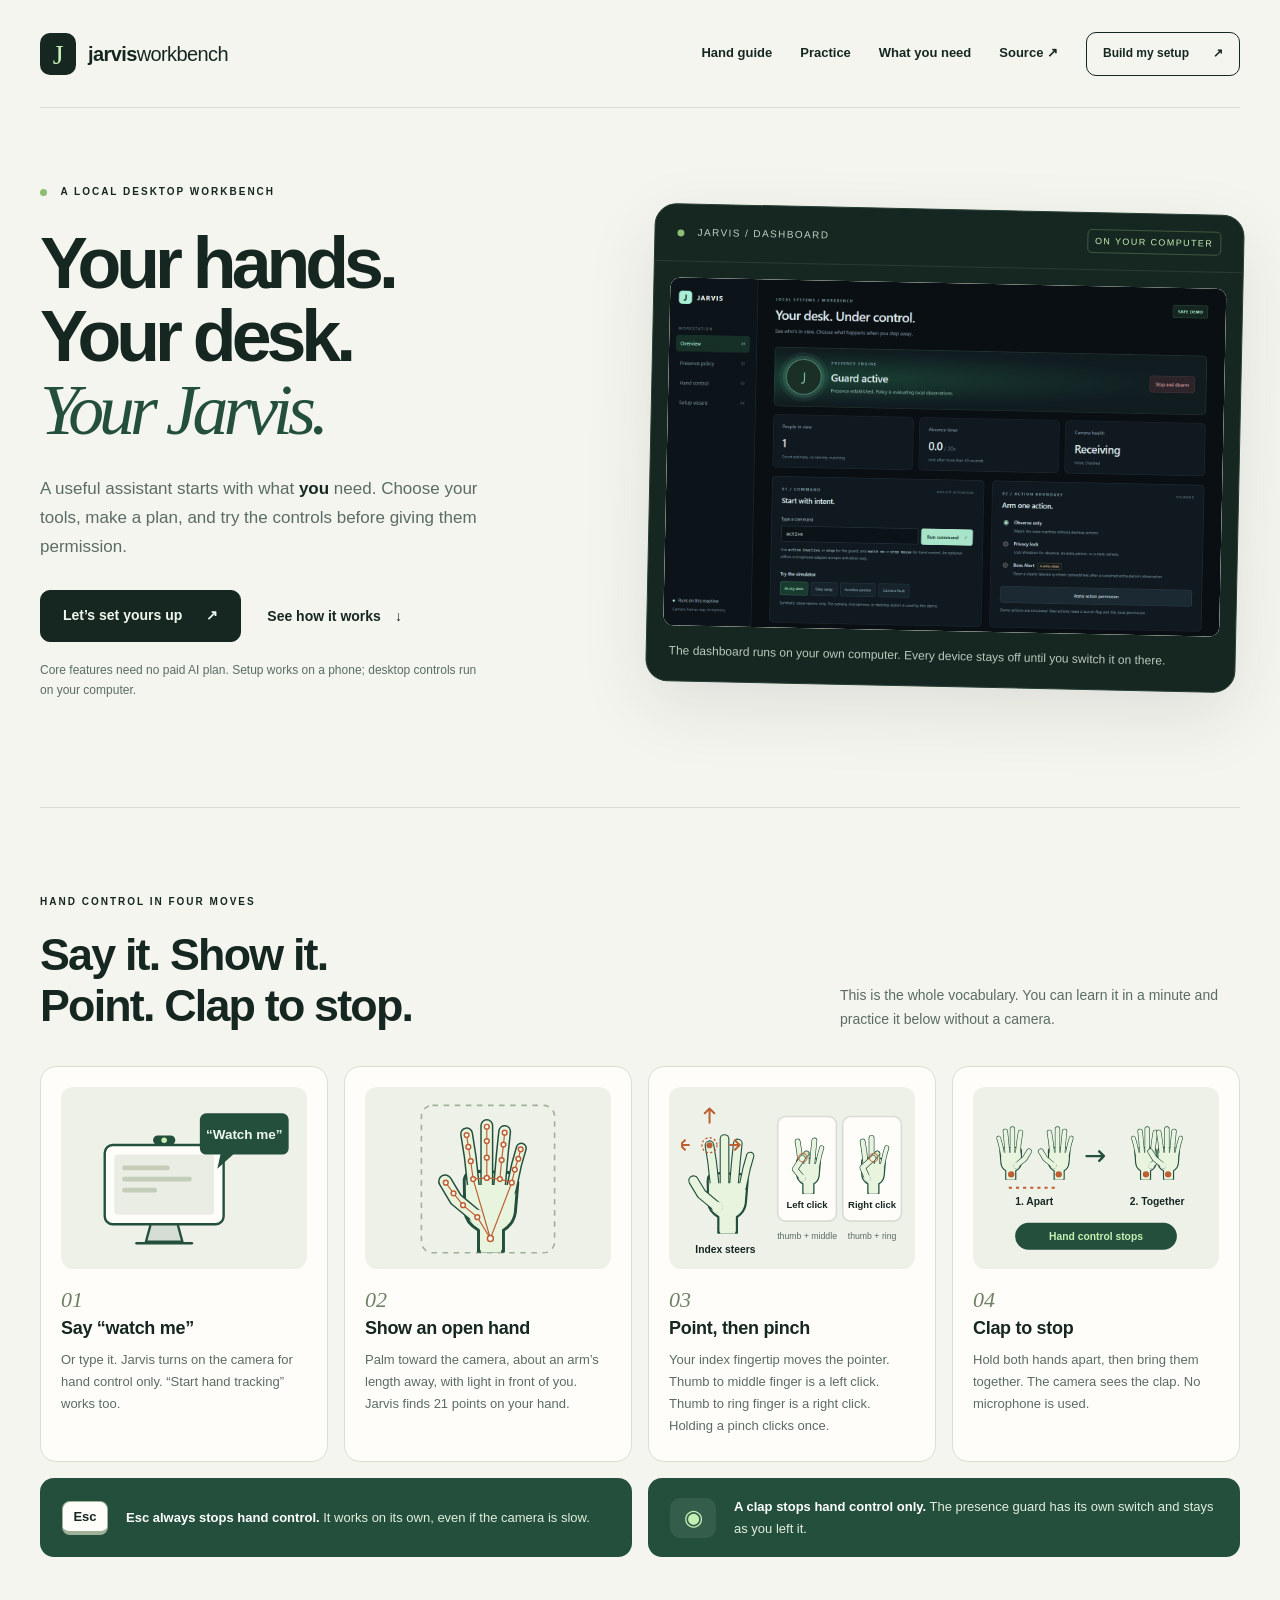
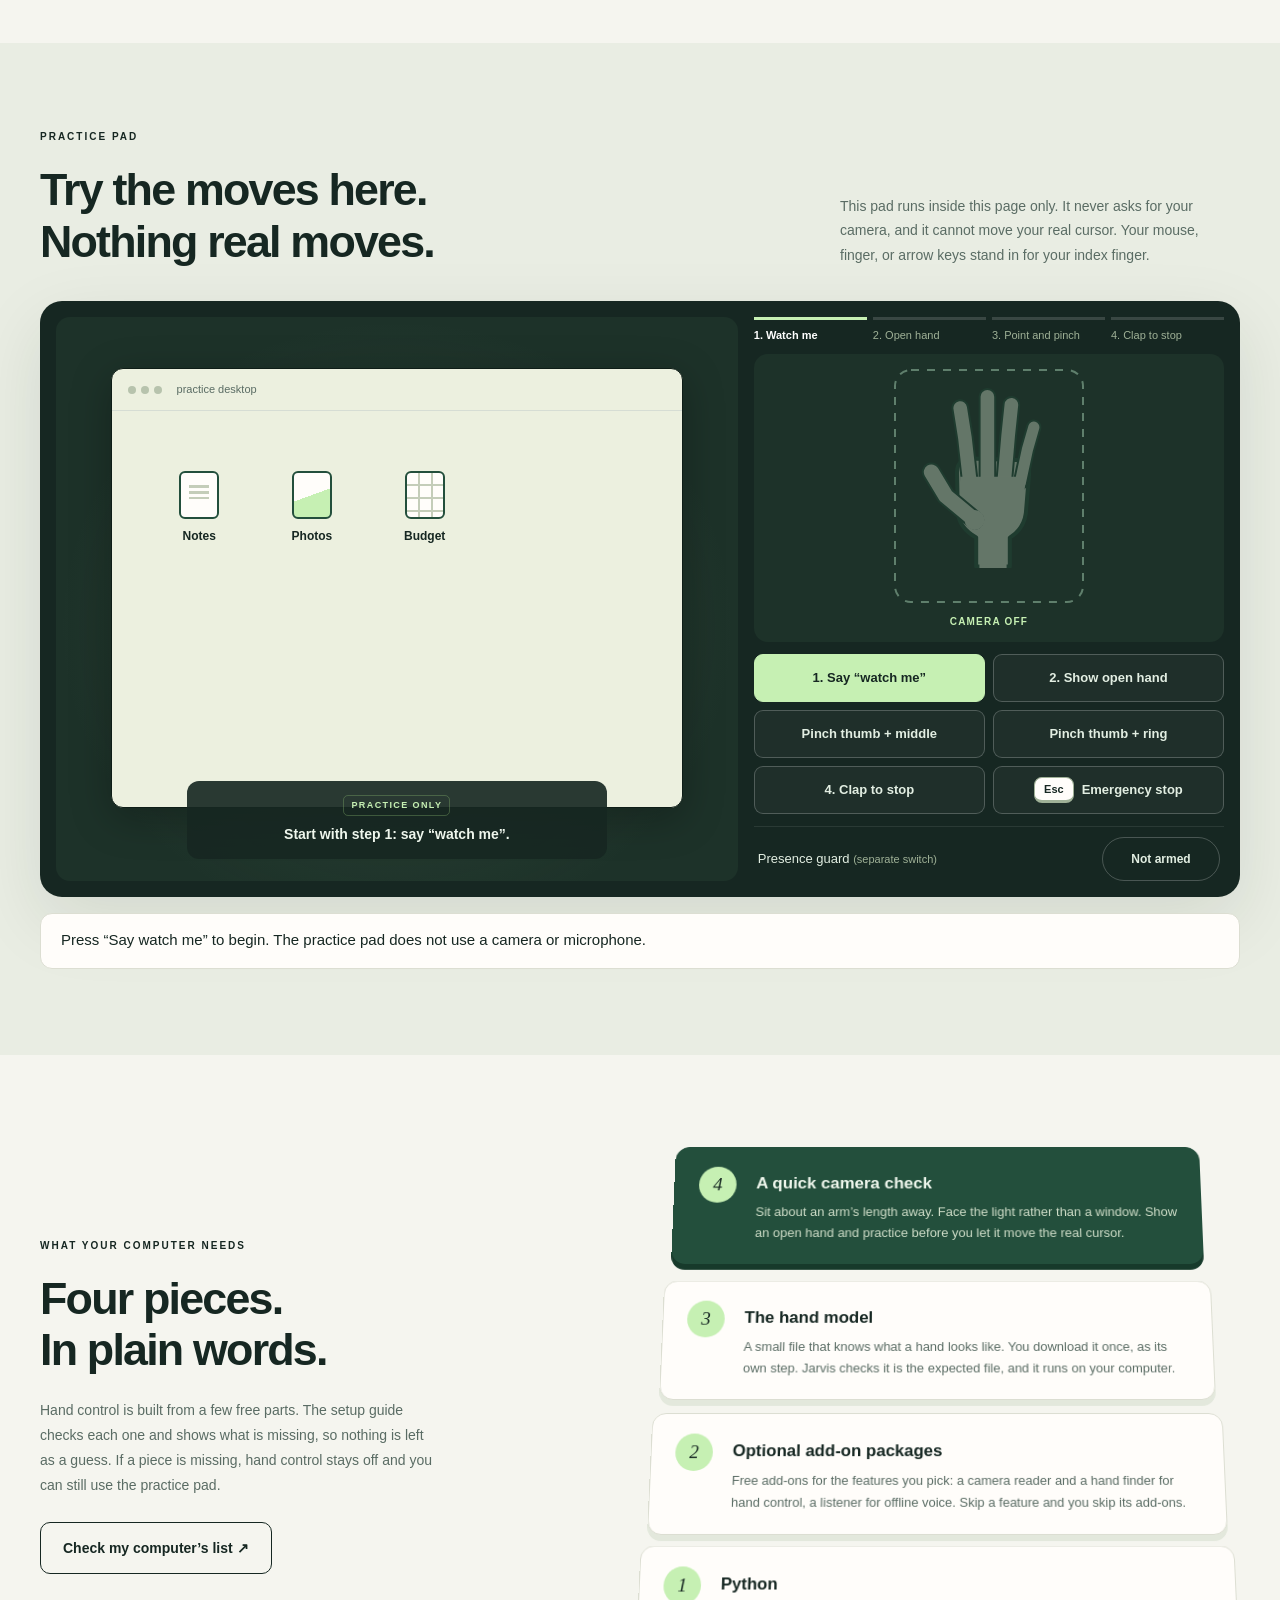
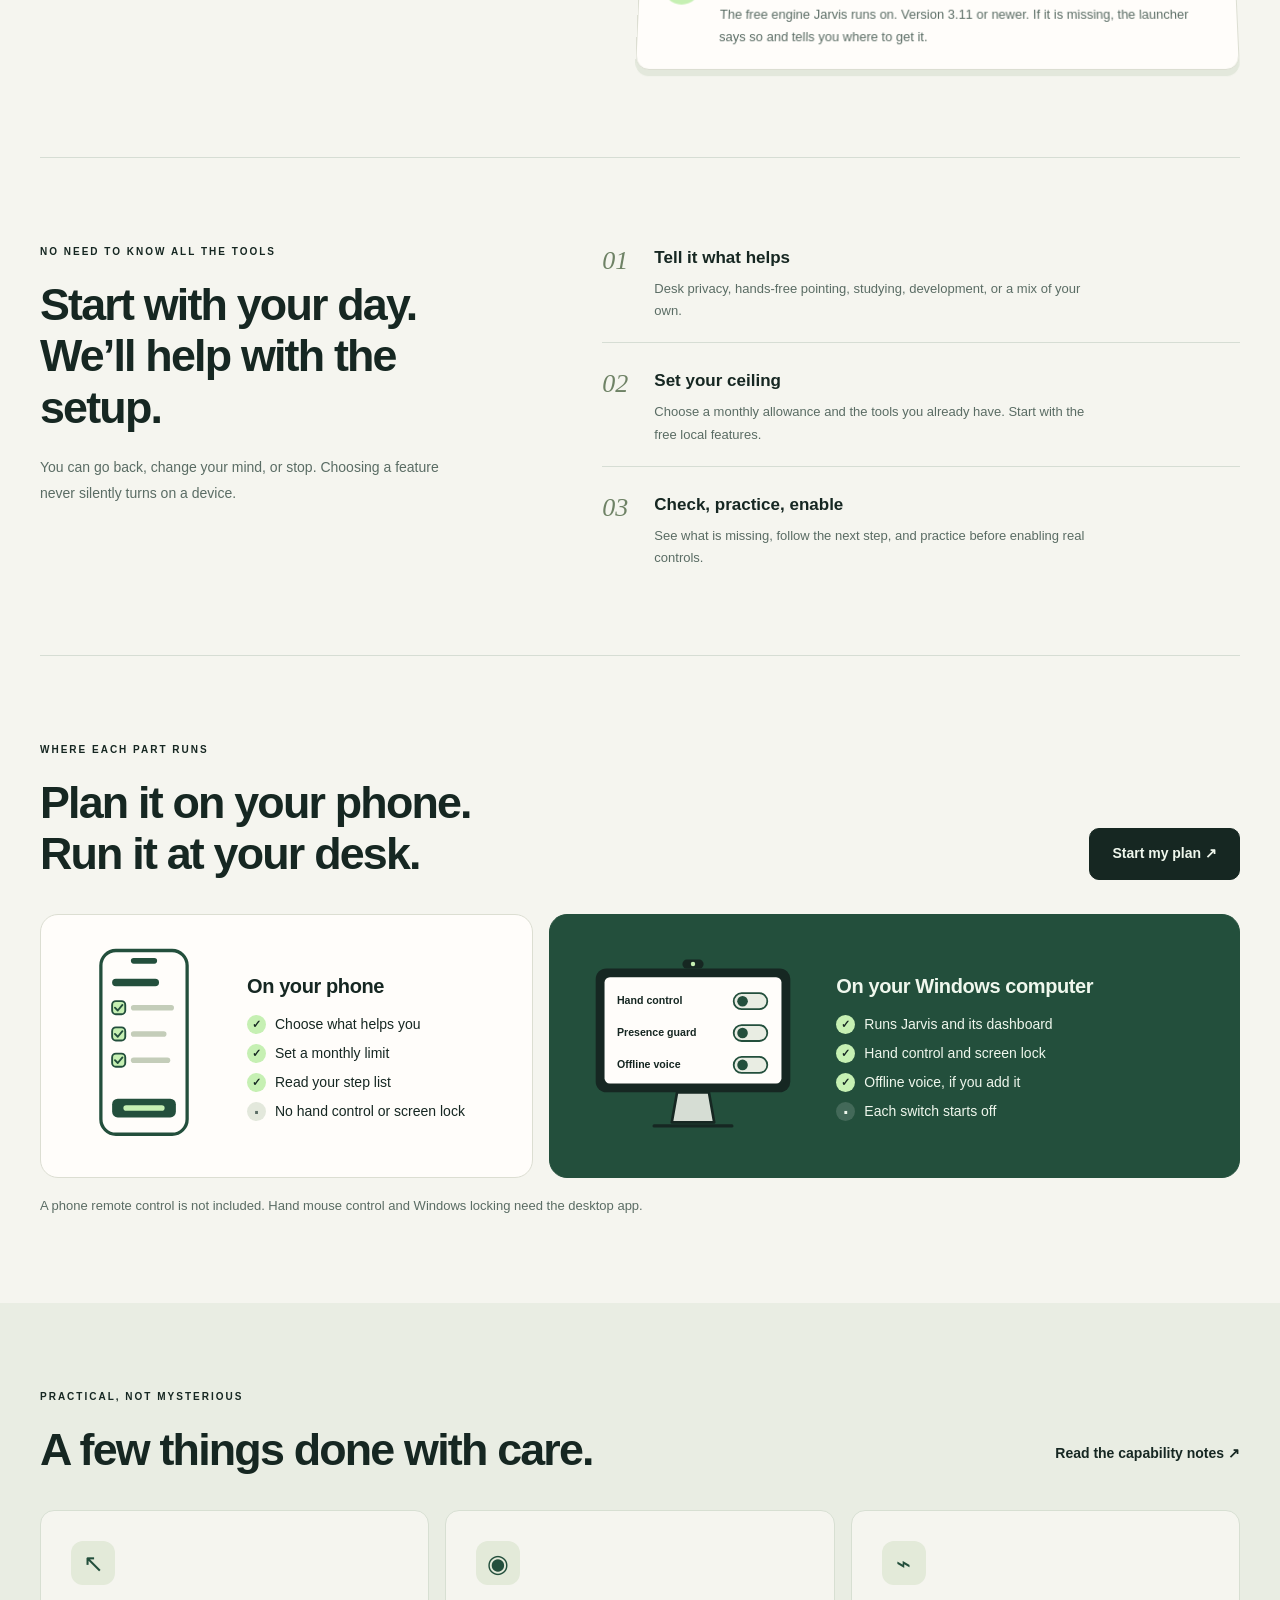
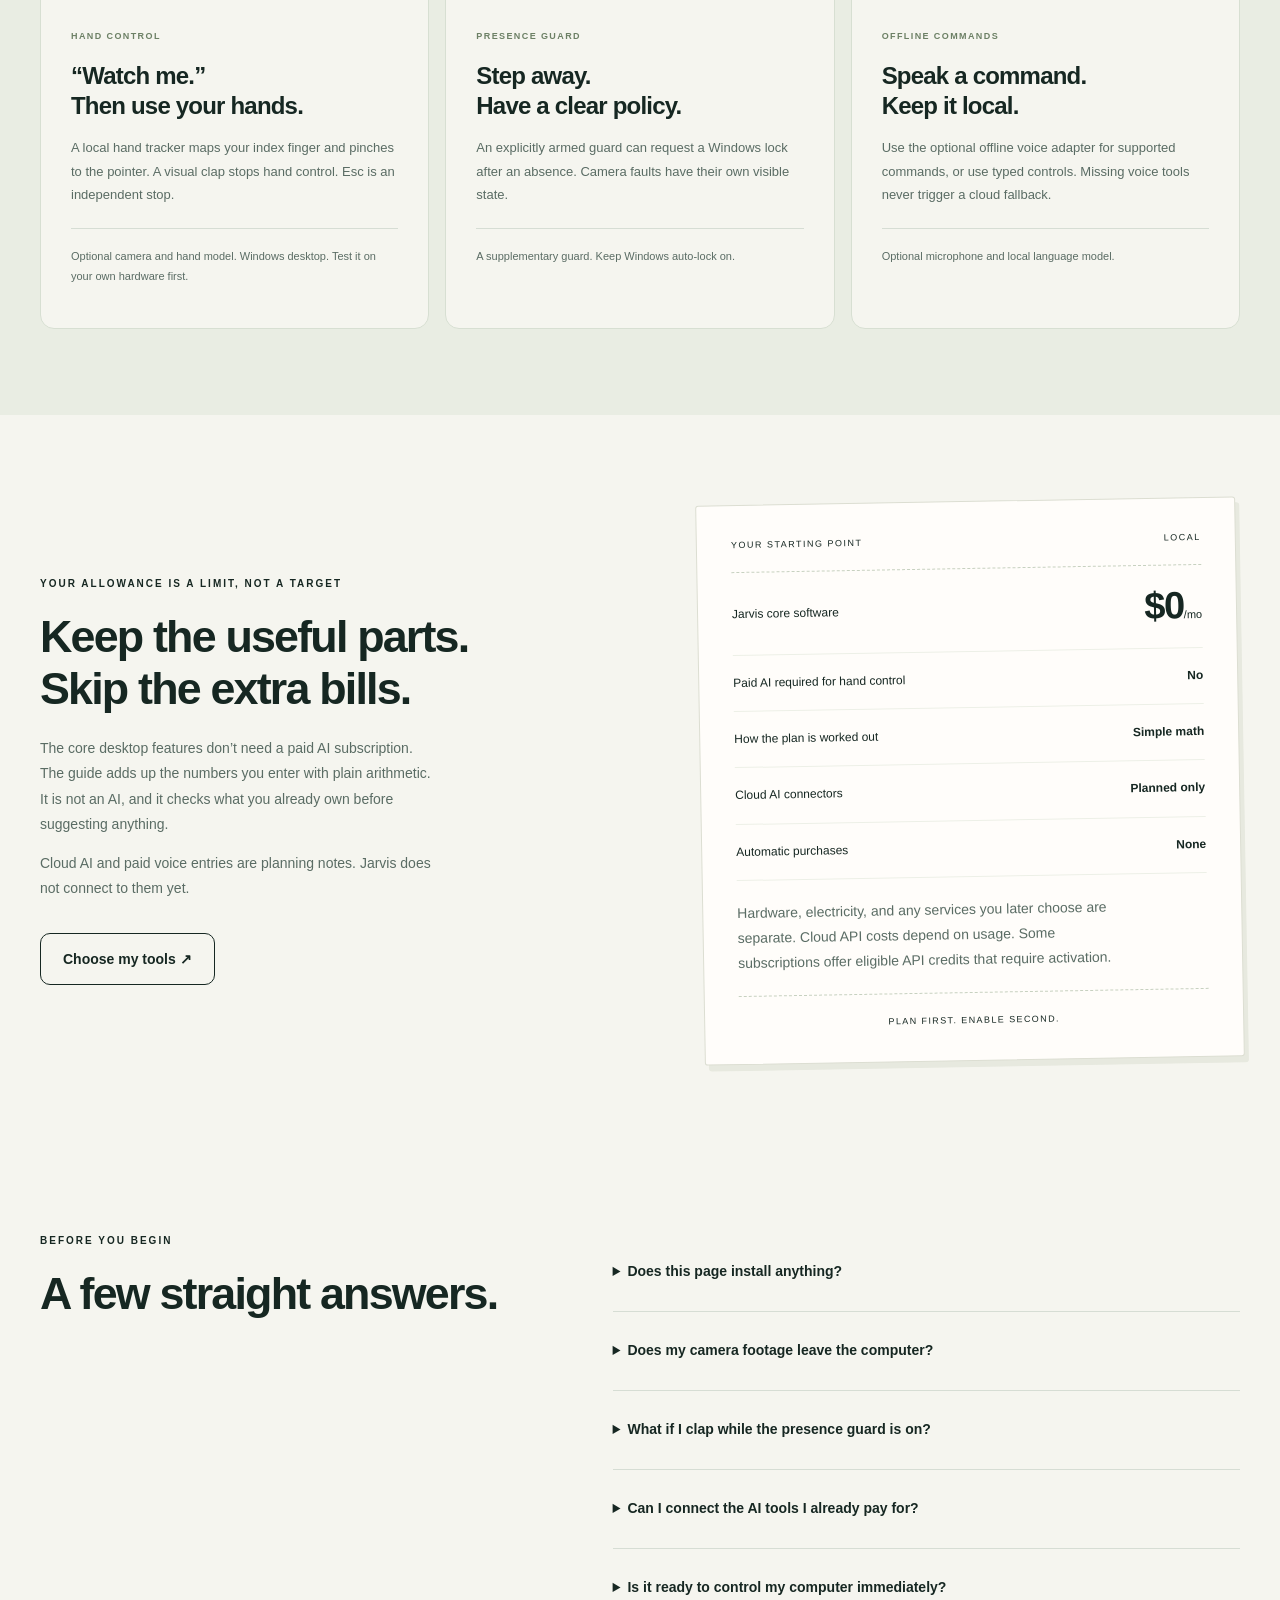
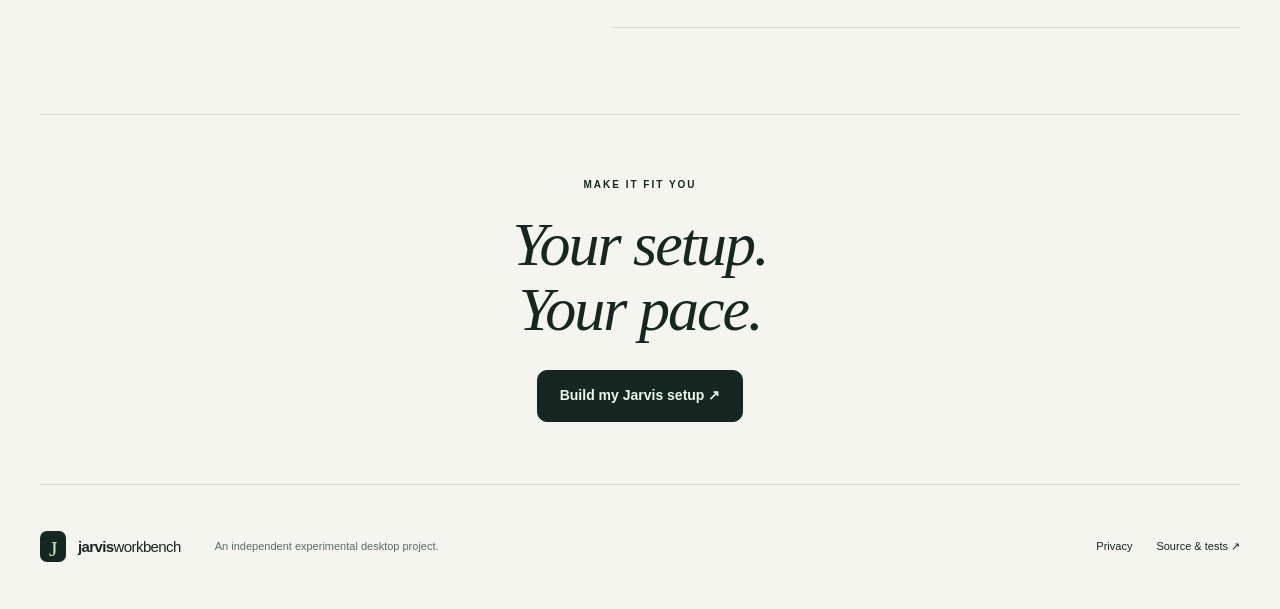
==== website/index.html @ 896bd78b "Add guided setup, local gesture controls and install checks" ====
<!doctype html>
<html lang="en">
<head>
  <meta charset="utf-8"><meta name="viewport" content="width=device-width,initial-scale=1">
  <meta name="description" content="Make a practical Jarvis setup around your computer, your uses, and your budget. See the four hand moves, practice them here, and add permissions deliberately.">
  <meta http-equiv="Content-Security-Policy" content="default-src 'self'; script-src 'self'; style-src 'self'; img-src 'self' data:; connect-src 'self'; object-src 'none'; base-uri 'none'; form-action 'self'">
  <title>Get Jarvis Workbench | Your hands. Your desk.</title>
  <link rel="icon" href="favicon.svg">
  <link rel="stylesheet" href="site.css"><script src="site.js" defer></script>
</head>
<body>
  <a class="skip" href="#main">Skip to content</a>
  <svg class="sprite" aria-hidden="true" focusable="false" xmlns="http://www.w3.org/2000/svg">
    <defs>
      <path id="g-palm" d="M60 120C60 108 68 103 78 103L134 105C145 106 151 113 150 124L146 172C144 186 136 196 126 202L126 238 84 238 84 202C70 194 62 184 61 170Z"/>
      <path id="g-cover" d="M64 126 146 126 142 172C140 184 134 192 122 198L122 240 88 240 88 198C74 191 66 182 65 170Z"/>
      <path id="g-index" d="M76 132 70 78 64 40" fill="none" stroke-linecap="round" stroke-linejoin="round"/>
      <path id="g-middle" d="M98 132 98 70 98 26" fill="none" stroke-linecap="round" stroke-linejoin="round"/>
      <path id="g-ring" d="M119 132 124 74 128 36" fill="none" stroke-linecap="round" stroke-linejoin="round"/>
      <path id="g-pinky" d="M139 134 148 92 156 64" fill="none" stroke-linecap="round" stroke-linejoin="round"/>
      <path id="g-thumb" d="M82 180 46 150 28 120" fill="none" stroke-linecap="round" stroke-linejoin="round"/>
      <path id="g-middle-base" d="M98 132 98 86" fill="none" stroke-linecap="round" stroke-linejoin="round"/>
      <path id="g-middle-tip" d="M98 86 84 100" fill="none" stroke-linecap="round" stroke-linejoin="round"/>
      <path id="g-thumb-middle" d="M82 180 54 146 82 104" fill="none" stroke-linecap="round" stroke-linejoin="round"/>
      <path id="g-ring-base" d="M119 132 120 86" fill="none" stroke-linecap="round" stroke-linejoin="round"/>
      <path id="g-ring-tip" d="M120 86 106 100" fill="none" stroke-linecap="round" stroke-linejoin="round"/>
      <path id="g-thumb-ring" d="M82 180 64 140 104 104" fill="none" stroke-linecap="round" stroke-linejoin="round"/>
    </defs>
    <symbol id="g-hand-open" viewBox="0 0 200 240">
      <use href="#g-palm" fill="#e9f4df" stroke="#234f3c" stroke-width="5" stroke-linejoin="round"/>
      <use href="#g-pinky" stroke="#234f3c" stroke-width="19"/><use href="#g-pinky" stroke="#e9f4df" stroke-width="14"/><use href="#g-ring" stroke="#234f3c" stroke-width="22"/><use href="#g-ring" stroke="#e9f4df" stroke-width="17"/><use href="#g-middle" stroke="#234f3c" stroke-width="22"/><use href="#g-middle" stroke="#e9f4df" stroke-width="17"/><use href="#g-index" stroke="#234f3c" stroke-width="22"/><use href="#g-index" stroke="#e9f4df" stroke-width="17"/>
      <use href="#g-cover" fill="#e9f4df"/>
      <use href="#g-thumb" stroke="#234f3c" stroke-width="24"/><use href="#g-thumb" stroke="#e9f4df" stroke-width="19"/><circle cx="82" cy="180" r="12.5" fill="#e9f4df"/>
    </symbol>
    <symbol id="g-hand-left-click" viewBox="0 0 200 240">
      <use href="#g-palm" fill="#e9f4df" stroke="#234f3c" stroke-width="5" stroke-linejoin="round"/>
      <use href="#g-pinky" stroke="#234f3c" stroke-width="19"/><use href="#g-pinky" stroke="#e9f4df" stroke-width="14"/><use href="#g-ring" stroke="#234f3c" stroke-width="22"/><use href="#g-ring" stroke="#e9f4df" stroke-width="17"/><use href="#g-index" stroke="#234f3c" stroke-width="22"/><use href="#g-index" stroke="#e9f4df" stroke-width="17"/><use href="#g-middle-base" stroke="#234f3c" stroke-width="22"/><use href="#g-middle-base" stroke="#e9f4df" stroke-width="17"/>
      <use href="#g-cover" fill="#e9f4df"/>
      <use href="#g-middle-tip" stroke="#234f3c" stroke-width="22"/><use href="#g-middle-tip" stroke="#d2e9c2" stroke-width="17"/>
      <use href="#g-thumb-middle" stroke="#234f3c" stroke-width="24"/><use href="#g-thumb-middle" stroke="#e9f4df" stroke-width="19"/><circle cx="82" cy="180" r="12.5" fill="#e9f4df"/>
      <circle cx="84" cy="102" r="16" fill="none" stroke="#bd5f32" stroke-width="4"/>
    </symbol>
    <symbol id="g-hand-right-click" viewBox="0 0 200 240">
      <use href="#g-palm" fill="#e9f4df" stroke="#234f3c" stroke-width="5" stroke-linejoin="round"/>
      <use href="#g-pinky" stroke="#234f3c" stroke-width="19"/><use href="#g-pinky" stroke="#e9f4df" stroke-width="14"/><use href="#g-middle" stroke="#234f3c" stroke-width="22"/><use href="#g-middle" stroke="#e9f4df" stroke-width="17"/><use href="#g-index" stroke="#234f3c" stroke-width="22"/><use href="#g-index" stroke="#e9f4df" stroke-width="17"/><use href="#g-ring-base" stroke="#234f3c" stroke-width="22"/><use href="#g-ring-base" stroke="#e9f4df" stroke-width="17"/>
      <use href="#g-cover" fill="#e9f4df"/>
      <use href="#g-ring-tip" stroke="#234f3c" stroke-width="22"/><use href="#g-ring-tip" stroke="#d2e9c2" stroke-width="17"/>
      <use href="#g-thumb-ring" stroke="#234f3c" stroke-width="24"/><use href="#g-thumb-ring" stroke="#e9f4df" stroke-width="19"/><circle cx="82" cy="180" r="12.5" fill="#e9f4df"/>
      <circle cx="106" cy="102" r="16" fill="none" stroke="#bd5f32" stroke-width="4"/>
    </symbol>
    <symbol id="g-index-mark" viewBox="0 0 200 240">
      <circle cx="64" cy="40" r="17" fill="none" stroke="#bd5f32" stroke-width="3" stroke-dasharray="5 5"/>
      <circle cx="64" cy="40" r="7" fill="#bd5f32"/>
    </symbol>
    <symbol id="g-landmarks" viewBox="0 0 200 240">
      <g fill="none" stroke="#bd5f32" stroke-width="2" stroke-linecap="round" stroke-linejoin="round">
        <path d="M104 216 82 180 58 160 42 140 29 122M104 216 75 116 71 86 67 62 64 42M98 114 98 80 98 52 98 28M120 116 123 84 126 58 128 38M104 216 140 122 145 100 151 82 155 66M75 116 98 114 120 116 140 122"/>
      </g>
      <g fill="#fffdfa" stroke="#bd5f32" stroke-width="2.5">
        <circle cx="104" cy="216" r="5"/><circle cx="82" cy="180" r="4"/><circle cx="58" cy="160" r="4"/><circle cx="42" cy="140" r="4"/><circle cx="29" cy="122" r="4"/>
        <circle cx="75" cy="116" r="4"/><circle cx="71" cy="86" r="4"/><circle cx="67" cy="62" r="4"/><circle cx="64" cy="42" r="4"/>
        <circle cx="98" cy="114" r="4"/><circle cx="98" cy="80" r="4"/><circle cx="98" cy="52" r="4"/><circle cx="98" cy="28" r="4"/>
        <circle cx="120" cy="116" r="4"/><circle cx="123" cy="84" r="4"/><circle cx="126" cy="58" r="4"/><circle cx="128" cy="38" r="4"/>
        <circle cx="140" cy="122" r="4"/><circle cx="145" cy="100" r="4"/><circle cx="151" cy="82" r="4"/><circle cx="155" cy="66" r="4"/>
      </g>
    </symbol>
  </svg>
  <header class="nav wrap"><a class="brand" href="index.html" aria-label="Jarvis Workbench home"><span class="brand-mark">J</span><span>jarvis<span class="brand-light">workbench</span></span></a><nav aria-label="Main"><a href="#hands">Hand guide</a><a href="#practice">Practice</a><a href="#needs">What you need</a><a href="https://github.com/Jgolding1998/jarvis-workbench" target="_blank" rel="noopener noreferrer">Source ↗</a><a class="button small" href="setup.html">Build my setup <span aria-hidden="true">↗</span></a></nav></header>
  <main id="main">
    <section class="hero wrap">
      <div class="hero-copy"><div class="eyebrow"><span class="live-dot"></span> A LOCAL DESKTOP WORKBENCH</div><h1>Your hands.<br>Your desk.<br><em>Your Jarvis.</em></h1><p class="lead">A useful assistant starts with what <strong>you</strong> need. Choose your tools, make a plan, and try the controls before giving them permission.</p><div class="hero-actions"><a class="button primary" href="setup.html">Let’s set yours up <span aria-hidden="true">↗</span></a><a class="text-link" href="#hands">See how it works <span aria-hidden="true">↓</span></a></div><p class="quiet">Core features need no paid AI plan. Setup works on a phone; desktop controls run on your computer.</p></div>
      <figure class="workbench shot" id="dashboard-shot"><div class="workbench-top"><span><span class="live-dot"></span> JARVIS / DASHBOARD</span><span class="chip">ON YOUR COMPUTER</span></div><div class="shot-frame"><img id="dashboard-img" src="dashboard-preview.png" width="1440" height="900" alt="Screenshot of the Jarvis dashboard running on a Windows computer." decoding="async"><div class="shot-missing" aria-hidden="true"><span class="brand-mark">J</span><span>Dashboard preview</span></div></div><figcaption>The dashboard runs on your own computer. Every device stays off until you switch it on there.</figcaption></figure>
    </section>

    <section class="hands section wrap" id="hands" aria-labelledby="hands-title">
      <div class="section-heading"><div><p class="eyebrow">HAND CONTROL IN FOUR MOVES</p><h2 id="hands-title">Say it. Show it.<br>Point. Clap to stop.</h2></div><p class="heading-note">This is the whole vocabulary. You can learn it in a minute and practice it below without a camera.</p></div>
      <ol class="gesture-steps">
        <li class="gesture-card">
          <figure>
            <svg viewBox="0 0 280 200" role="img" aria-labelledby="gs1-t gs1-d"><title id="gs1-t">Step 1: say watch me</title><desc id="gs1-d">A computer screen with a webcam on top. A speech bubble says watch me.</desc>
              <rect x="40" y="58" width="150" height="100" rx="10" fill="#fffdfa" stroke="#234f3c" stroke-width="3"/><rect x="52" y="70" width="126" height="76" rx="5" fill="#e9ede3"/><path d="M98 158h34l6 22h-46Z" fill="#d6ddd4" stroke="#234f3c" stroke-width="3" stroke-linejoin="round"/><path d="M80 182h70" stroke="#234f3c" stroke-width="3" stroke-linecap="round"/><rect x="101" y="46" width="28" height="12" rx="6" fill="#234f3c"/><circle cx="115" cy="52" r="3.5" fill="#c6f0b3"/>
              <rect x="62" y="84" width="60" height="6" rx="3" fill="#c4cdb9"/><rect x="62" y="98" width="88" height="6" rx="3" fill="#c4cdb9"/><rect x="62" y="112" width="44" height="6" rx="3" fill="#c4cdb9"/>
              <path d="M168 18h96a8 8 0 0 1 8 8v36a8 8 0 0 1-8 8h-62l-20 18 4-18h-18a8 8 0 0 1-8-8V26a8 8 0 0 1 8-8Z" fill="#234f3c"/><text x="216" y="50" text-anchor="middle" fill="#eff7ed" font-size="17" font-weight="700" font-family="Inter,Segoe UI,Arial,sans-serif">“Watch me”</text>
            </svg>
          </figure>
          <span class="step-no">01</span><h3>Say “watch me”</h3><p>Or type it. Jarvis turns on the camera for hand control only. “Start hand tracking” works too.</p>
        </li>
        <li class="gesture-card">
          <figure>
            <svg viewBox="0 0 280 200" role="img" aria-labelledby="gs2-t gs2-d"><title id="gs2-t">Step 2: show an open hand</title><desc id="gs2-d">An open hand with the palm facing the camera. Small dots mark the points the tracker finds on the wrist, palm, and each finger.</desc>
              <rect x="56" y="8" width="168" height="186" rx="14" fill="none" stroke="#9fb197" stroke-width="2" stroke-dasharray="7 7"/>
              <use href="#g-hand-open" x="65" y="14" width="150" height="180"/><use href="#g-landmarks" x="65" y="14" width="150" height="180"/>
            </svg>
          </figure>
          <span class="step-no">02</span><h3>Show an open hand</h3><p>Palm toward the camera, about an arm’s length away, with light in front of you. Jarvis finds 21 points on your hand.</p>
        </li>
        <li class="gesture-card">
          <figure>
            <svg viewBox="0 0 280 200" role="img" aria-labelledby="gs3-t gs3-d"><title id="gs3-t">Step 3: point to steer, pinch to click</title><desc id="gs3-d">Your index fingertip steers the pointer. Touching thumb to middle fingertip is a left click. Touching thumb to ring fingertip is a right click.</desc>
              <use href="#g-hand-open" x="0" y="36" width="112" height="134"/><use href="#g-index-mark" x="0" y="36" width="112" height="134"/>
              <g fill="none" stroke="#bd5f32" stroke-width="2.5" stroke-linecap="round" stroke-linejoin="round"><path d="M36 30V12M30 18l6-6 6 6M10 58H0M5 52l-6 6 6 6M62 58h12M68 52l6 6-6 6"/></g>
              <text x="56" y="194" text-anchor="middle" fill="#162722" font-size="13" font-weight="700" font-family="Inter,Segoe UI,Arial,sans-serif">Index steers</text>
              <rect x="122" y="22" width="74" height="132" rx="10" fill="#fffdfa" stroke="#d6ddd4" stroke-width="2"/><use href="#g-hand-left-click" x="126" y="40" width="66" height="80"/>
              <text x="159" y="138" text-anchor="middle" fill="#162722" font-size="12" font-weight="700" font-family="Inter,Segoe UI,Arial,sans-serif">Left click</text>
              <rect x="204" y="22" width="74" height="132" rx="10" fill="#fffdfa" stroke="#d6ddd4" stroke-width="2"/><use href="#g-hand-right-click" x="208" y="40" width="66" height="80"/>
              <text x="241" y="138" text-anchor="middle" fill="#162722" font-size="12" font-weight="700" font-family="Inter,Segoe UI,Arial,sans-serif">Right click</text>
              <text x="159" y="176" text-anchor="middle" fill="#5a6c64" font-size="11" font-family="Inter,Segoe UI,Arial,sans-serif">thumb + middle</text>
              <text x="241" y="176" text-anchor="middle" fill="#5a6c64" font-size="11" font-family="Inter,Segoe UI,Arial,sans-serif">thumb + ring</text>
            </svg>
          </figure>
          <span class="step-no">03</span><h3>Point, then pinch</h3><p>Your index fingertip moves the pointer. Thumb to middle finger is a left click. Thumb to ring finger is a right click. Holding a pinch clicks once.</p>
        </li>
        <li class="gesture-card">
          <figure>
            <svg viewBox="0 0 280 200" role="img" aria-labelledby="gs4-t gs4-d"><title id="gs4-t">Step 4: clap to stop</title><desc id="gs4-d">First two open hands are held apart. Then the hands come together until the wrists nearly touch. Hand control stops.</desc>
              <g transform="translate(64 30) scale(-1 1)"><use href="#g-hand-open" width="60" height="72"/></g><use href="#g-hand-open" x="62" y="30" width="60" height="72"/>
              <path d="M30 112h62" stroke="#bd5f32" stroke-width="2.5" stroke-dasharray="4 5"/><circle cx="33" cy="95" r="4" fill="#bd5f32"/><circle cx="93" cy="95" r="4" fill="#bd5f32"/>
              <text x="62" y="134" text-anchor="middle" fill="#162722" font-size="13" font-weight="700" font-family="Inter,Segoe UI,Arial,sans-serif">1. Apart</text>
              <path d="M128 72h22M144 66l6 6-6 6" fill="none" stroke="#234f3c" stroke-width="3" stroke-linecap="round" stroke-linejoin="round"/>
              <g transform="translate(234 30) scale(-1 1)"><use href="#g-hand-open" width="60" height="72"/></g><use href="#g-hand-open" x="200" y="30" width="60" height="72"/>
              <circle cx="203" cy="95" r="4" fill="#bd5f32"/><circle cx="231" cy="95" r="4" fill="#bd5f32"/>
              <text x="217" y="134" text-anchor="middle" fill="#162722" font-size="13" font-weight="700" font-family="Inter,Segoe UI,Arial,sans-serif">2. Together</text>
              <rect x="38" y="156" width="204" height="34" rx="17" fill="#234f3c"/><text x="140" y="178" text-anchor="middle" fill="#c6f0b3" font-size="13" font-weight="700" font-family="Inter,Segoe UI,Arial,sans-serif">Hand control stops</text>
            </svg>
          </figure>
          <span class="step-no">04</span><h3>Clap to stop</h3><p>Hold both hands apart, then bring them together. The camera sees the clap. No microphone is used.</p>
        </li>
      </ol>
      <div class="stop-strip">
        <div><kbd>Esc</kbd><p><strong>Esc always stops hand control.</strong> It works on its own, even if the camera is slow.</p></div>
        <div><span class="guard-icon" aria-hidden="true">◉</span><p><strong>A clap stops hand control only.</strong> The presence guard has its own switch and stays as you left it.</p></div>
      </div>
    </section>

    <section class="practice section" id="practice" aria-labelledby="practice-title">
      <div class="wrap">
        <div class="section-heading"><div><p class="eyebrow">PRACTICE PAD</p><h2 id="practice-title">Try the moves here.<br>Nothing real moves.</h2></div><p class="heading-note">This pad runs inside this page only. It never asks for your camera, and it cannot move your real cursor. Your mouse, finger, or arrow keys stand in for your index finger.</p></div>
        <div class="pad">
          <div class="pad-stage" id="pad-stage" tabindex="0" aria-label="Practice area. After the open hand step, drag inside here or use the arrow keys to steer the practice pointer." aria-describedby="pad-status">
            <div class="pad-window" aria-hidden="true">
              <div class="window-bar"><i></i><i></i><i></i><span>practice desktop</span></div>
              <div class="pad-targets"><div class="pad-target" data-target="Notes"><span class="t-icon t-note"></span>Notes</div><div class="pad-target" data-target="Photos"><span class="t-icon t-photo"></span>Photos</div><div class="pad-target" data-target="Budget"><span class="t-icon t-sheet"></span>Budget</div></div>
              <div class="pad-menu" id="pad-menu" hidden><span>Open</span><span>Rename</span><span>Properties</span></div>
            </div>
            <svg class="pad-pointer" id="pad-pointer" viewBox="0 0 30 38" aria-hidden="true"><path d="M3 2v29l8-8 7 13 6-3-7-13 11-1Z"/></svg>
            <div class="pad-overlay" id="pad-overlay"><span class="chip-light">PRACTICE ONLY</span><strong id="pad-overlay-text">Start with step 1: say “watch me”.</strong></div>
          </div>
          <div class="pad-side">
            <ol class="pad-progress" id="pad-progress" aria-label="Practice progress">
              <li data-step="1" aria-current="step">Watch me</li><li data-step="2">Open hand</li><li data-step="3">Point and pinch</li><li data-step="4">Clap to stop</li>
            </ol>
            <div class="pad-hand" id="pad-hand-box">
              <svg viewBox="0 0 200 240" role="img" aria-labelledby="pad-hand-title" id="pad-hand-svg"><title id="pad-hand-title">Practice hand: waiting</title>
                <rect x="6" y="4" width="188" height="232" rx="16" fill="none" stroke="#5f7f6c" stroke-width="2" stroke-dasharray="8 8"/>
                <g class="pad-one" id="pad-one"><use id="pad-hand-use" href="#g-hand-open" x="20" y="10" width="160" height="192"/><use class="pad-mark" href="#g-index-mark" x="20" y="10" width="160" height="192"/></g>
                <g class="pad-clap" id="pad-clap"><g class="clap-l"><g transform="translate(124 60) scale(-1 1)"><use href="#g-hand-open" width="90" height="108"/></g></g><g class="clap-r"><use href="#g-hand-open" x="76" y="60" width="90" height="108"/></g></g>
              </svg>
              <span class="pad-hand-label" id="pad-hand-label" aria-hidden="true">Camera off</span>
            </div>
            <div class="pad-buttons">
              <button type="button" data-pad="watch">1. Say “watch me”</button>
              <button type="button" data-pad="open">2. Show open hand</button>
              <button type="button" data-pad="left">Pinch thumb + middle</button>
              <button type="button" data-pad="right">Pinch thumb + ring</button>
              <button type="button" data-pad="clap">4. Clap to stop</button>
              <button type="button" data-pad="esc"><kbd>Esc</kbd> Emergency stop</button>
            </div>
            <div class="pad-guard"><span>Presence guard <small>(separate switch)</small></span><button type="button" id="pad-guard" aria-pressed="false">Not armed</button></div>
          </div>
        </div>
        <p class="pad-status" id="pad-status" role="status" aria-live="polite">Press “Say watch me” to begin. The practice pad does not use a camera or microphone.</p>
      </div>
    </section>

    <section class="needs section wrap" id="needs" aria-labelledby="needs-title">
      <div class="section-intro"><p class="eyebrow">WHAT YOUR COMPUTER NEEDS</p><h2 id="needs-title">Four pieces.<br>In plain words.</h2><p>Hand control is built from a few free parts. The setup guide checks each one and shows what is missing, so nothing is left as a guess. If a piece is missing, hand control stays off and you can still use the practice pad.</p><a class="button" href="setup.html">Check my computer’s list ↗</a></div>
      <ol class="stack">
        <li><span class="stack-no">4</span><div><h3>A quick camera check</h3><p>Sit about an arm’s length away. Face the light rather than a window. Show an open hand and practice before you let it move the real cursor.</p></div></li>
        <li><span class="stack-no">3</span><div><h3>The hand model</h3><p>A small file that knows what a hand looks like. You download it once, as its own step. Jarvis checks it is the expected file, and it runs on your computer.</p></div></li>
        <li><span class="stack-no">2</span><div><h3>Optional add-on packages</h3><p>Free add-ons for the features you pick: a camera reader and a hand finder for hand control, a listener for offline voice. Skip a feature and you skip its add-ons.</p></div></li>
        <li><span class="stack-no">1</span><div><h3>Python</h3><p>The free engine Jarvis runs on. Version 3.11 or newer. If it is missing, the launcher says so and tells you where to get it.</p></div></li>
      </ol>
    </section>

    <section class="how section wrap" id="how"><div class="section-intro"><p class="eyebrow">NO NEED TO KNOW ALL THE TOOLS</p><h2>Start with your day.<br>We’ll help with the setup.</h2><p>You can go back, change your mind, or stop. Choosing a feature never silently turns on a device.</p></div><ol class="steps"><li><span>01</span><h3>Tell it what helps</h3><p>Desk privacy, hands-free pointing, studying, development, or a mix of your own.</p></li><li><span>02</span><h3>Set your ceiling</h3><p>Choose a monthly allowance and the tools you already have. Start with the free local features.</p></li><li><span>03</span><h3>Check, practice, enable</h3><p>See what is missing, follow the next step, and practice before enabling real controls.</p></li></ol></section>

    <section class="devices section wrap" aria-labelledby="devices-title">
      <div class="section-heading"><div><p class="eyebrow">WHERE EACH PART RUNS</p><h2 id="devices-title">Plan it on your phone.<br>Run it at your desk.</h2></div><a class="button primary" href="setup.html">Start my plan ↗</a></div>
      <div class="device-grid">
        <figure class="device-card phone-card">
          <svg viewBox="0 0 160 220" role="img" aria-labelledby="dv1-t dv1-d"><title id="dv1-t">Phone</title><desc id="dv1-d">A phone showing a setup checklist with three ticked items.</desc>
            <rect x="34" y="8" width="92" height="196" rx="16" fill="#fffdfa" stroke="#234f3c" stroke-width="3.5"/><rect x="66" y="16" width="28" height="6" rx="3" fill="#234f3c"/>
            <rect x="46" y="38" width="50" height="8" rx="4" fill="#234f3c"/>
            <g fill="#c6f0b3" stroke="#234f3c" stroke-width="2"><rect x="46" y="62" width="14" height="14" rx="4"/><rect x="46" y="90" width="14" height="14" rx="4"/><rect x="46" y="118" width="14" height="14" rx="4"/></g>
            <path d="M49 69l3 3 5-6M49 97l3 3 5-6M49 125l3 3 5-6" fill="none" stroke="#234f3c" stroke-width="2" stroke-linecap="round" stroke-linejoin="round"/>
            <g fill="#c4cdb9"><rect x="66" y="66" width="46" height="6" rx="3"/><rect x="66" y="94" width="38" height="6" rx="3"/><rect x="66" y="122" width="42" height="6" rx="3"/></g>
            <rect x="46" y="166" width="68" height="20" rx="6" fill="#234f3c"/><rect x="58" y="173" width="44" height="6" rx="3" fill="#c6f0b3"/>
          </svg>
          <figcaption><h3>On your phone</h3><ul><li class="yes">Choose what helps you</li><li class="yes">Set a monthly limit</li><li class="yes">Read your step list</li><li class="no">No hand control or screen lock</li></ul></figcaption>
        </figure>
        <figure class="device-card pc-card">
          <svg viewBox="0 0 260 220" role="img" aria-labelledby="dv2-t dv2-d"><title id="dv2-t">Windows computer</title><desc id="dv2-d">A desktop computer with a webcam. Its screen shows three switches: hand control, presence guard, and offline voice.</desc>
            <rect x="20" y="22" width="220" height="140" rx="12" fill="#162722"/><rect x="30" y="32" width="200" height="120" rx="6" fill="#fffdfa"/><rect x="118" y="12" width="24" height="10" rx="5" fill="#162722"/><circle cx="130" cy="17" r="2.5" fill="#c6f0b3"/>
            <path d="M112 162h36l6 34h-48Z" fill="#d6ddd4" stroke="#162722" stroke-width="3" stroke-linejoin="round"/><path d="M86 200h88" stroke="#162722" stroke-width="3.5" stroke-linecap="round"/>
            <g font-family="Inter,Segoe UI,Arial,sans-serif" font-size="12" font-weight="600" fill="#162722"><text x="44" y="62">Hand control</text><text x="44" y="98">Presence guard</text><text x="44" y="134">Offline voice</text></g>
            <g stroke="#234f3c" stroke-width="2"><rect x="176" y="50" width="38" height="18" rx="9" fill="#e9ede3"/><rect x="176" y="86" width="38" height="18" rx="9" fill="#e9ede3"/><rect x="176" y="122" width="38" height="18" rx="9" fill="#e9ede3"/></g>
            <g fill="#234f3c"><circle cx="186" cy="59" r="6"/><circle cx="186" cy="95" r="6"/><circle cx="186" cy="131" r="6"/></g>
          </svg>
          <figcaption><h3>On your Windows computer</h3><ul><li class="yes">Runs Jarvis and its dashboard</li><li class="yes">Hand control and screen lock</li><li class="yes">Offline voice, if you add it</li><li class="no">Each switch starts off</li></ul></figcaption>
        </figure>
      </div>
      <p class="devices-note">A phone remote control is not included. Hand mouse control and Windows locking need the desktop app.</p>
    </section>

    <section class="included section" id="included"><div class="wrap"><div class="section-heading"><div><p class="eyebrow">PRACTICAL, NOT MYSTERIOUS</p><h2>A few things done with care.</h2></div><a class="text-link" href="https://github.com/Jgolding1998/jarvis-workbench#what-is-implemented" target="_blank" rel="noopener noreferrer">Read the capability notes ↗</a></div><div class="feature-grid"><article><span class="feature-icon">↖</span><span class="feature-tag">HAND CONTROL</span><h3>“Watch me.”<br>Then use your hands.</h3><p>A local hand tracker maps your index finger and pinches to the pointer. A visual clap stops hand control. Esc is an independent stop.</p><p class="feature-note">Optional camera and hand model. Windows desktop. Test it on your own hardware first.</p></article><article><span class="feature-icon">◉</span><span class="feature-tag">PRESENCE GUARD</span><h3>Step away.<br>Have a clear policy.</h3><p>An explicitly armed guard can request a Windows lock after an absence. Camera faults have their own visible state.</p><p class="feature-note">A supplementary guard. Keep Windows auto-lock on.</p></article><article><span class="feature-icon">⌁</span><span class="feature-tag">OFFLINE COMMANDS</span><h3>Speak a command.<br>Keep it local.</h3><p>Use the optional offline voice adapter for supported commands, or use typed controls. Missing voice tools never trigger a cloud fallback.</p><p class="feature-note">Optional microphone and local language model.</p></article></div></div></section>

    <section class="budget section wrap"><div><p class="eyebrow">YOUR ALLOWANCE IS A LIMIT, NOT A TARGET</p><h2>Keep the useful parts.<br>Skip the extra bills.</h2><p>The core desktop features don’t need a paid AI subscription. The guide adds up the numbers you enter with plain arithmetic. It is not an AI, and it checks what you already own before suggesting anything.</p><p>Cloud AI and paid voice entries are planning notes. Jarvis does not connect to them yet.</p><a class="button" href="setup.html">Choose my tools ↗</a></div><div class="budget-receipt"><div class="receipt-top"><span>YOUR STARTING POINT</span><span>LOCAL</span></div><dl><div><dt>Jarvis core software</dt><dd>$0<span>/mo</span></dd></div><div><dt>Paid AI required for hand control</dt><dd>No</dd></div><div><dt>How the plan is worked out</dt><dd>Simple math</dd></div><div><dt>Cloud AI connectors</dt><dd>Planned only</dd></div><div><dt>Automatic purchases</dt><dd>None</dd></div></dl><p>Hardware, electricity, and any services you later choose are separate. Cloud API costs depend on usage. Some subscriptions offer eligible API credits that require activation.</p><span class="receipt-foot">PLAN FIRST. ENABLE SECOND.</span></div></section>

    <section class="faq section wrap"><div><p class="eyebrow">BEFORE YOU BEGIN</p><h2>A few straight answers.</h2></div><div><details><summary>Does this page install anything?</summary><p>No. It helps you choose a setup and download a plan. The desktop package runs separately on your computer. Its launcher needs Python 3.11 or later and tells you where to get it if it is missing.</p></details><details><summary>Does my camera footage leave the computer?</summary><p>The desktop hand and presence adapters process frames locally. This website never asks for camera access, and the practice pad does not use a camera. Model and package downloads are separate setup steps.</p></details><details><summary>What if I clap while the presence guard is on?</summary><p>Only hand control stops. The presence guard is armed and disarmed with its own switch, so a clap never turns it off.</p></details><details><summary>Can I connect the AI tools I already pay for?</summary><p>The guide records the tools you already use and explains current setup requirements. Cloud AI and paid voice entries are planning guidance, not implemented Jarvis connectors. It never asks you to paste an API key here.</p></details><details><summary>Is it ready to control my computer immediately?</summary><p>Start with the practice pad. Install and check the optional pieces, do the camera check, then explicitly enable live actions on your computer. Camera accuracy and the physical stops need testing on your own hardware.</p></details></div></section>
    <section class="final-cta wrap"><p class="eyebrow">MAKE IT FIT YOU</p><h2>Your setup.<br>Your pace.</h2><a class="button primary" href="setup.html">Build my Jarvis setup ↗</a></section>
  </main><footer class="wrap"><a class="brand" href="index.html"><span class="brand-mark">J</span><span>jarvis<span class="brand-light">workbench</span></span></a><p>An independent experimental desktop project.</p><div><a href="privacy.html">Privacy</a><a href="https://github.com/Jgolding1998/jarvis-workbench" target="_blank" rel="noopener noreferrer">Source &amp; tests ↗</a></div></footer>
</body></html>
---- website/site.css ----
@charset "UTF-8";
:root{color-scheme:light;--paper:#f5f5ef;--ink:#162722;--muted:#5a6c64;--line:#d6ddd4;--green:#234f3c;--mint:#c6f0b3;--orange:#bd5f32;--radius:22px;font-family:Inter,"Segoe UI",Arial,sans-serif;font-size:16px;line-height:1.6;color:var(--ink);background:var(--paper)}
*{box-sizing:border-box}
html{scroll-behavior:smooth;scroll-padding-top:30px}
body{margin:0;overflow-x:hidden}
button,a,input{touch-action:manipulation}
button,a{-webkit-tap-highlight-color:transparent}
a{color:inherit;text-decoration:none}
a:hover{text-decoration:underline}
button{font:inherit;cursor:pointer}
a:focus-visible,button:focus-visible,summary:focus-visible,.pad-stage:focus-visible{outline:3px solid var(--orange);outline-offset:5px}
kbd{display:inline-grid;place-items:center;min-width:46px;height:34px;padding:0 9px;border:1px solid #9fb197;border-bottom-width:4px;border-radius:8px;background:#fffdfa;color:var(--ink);font:700 13px Inter,"Segoe UI",Arial,sans-serif}
.sprite{position:absolute;width:0;height:0;overflow:hidden}
.wrap{width:min(1224px,calc(100% - 80px));margin-inline:auto}
.skip{position:absolute;left:20px;top:12px;transform:translateY(-200%);background:white;padding:12px 18px;z-index:100}
.skip:focus{transform:none}
.nav{height:108px;display:flex;align-items:center;justify-content:space-between;gap:24px;border-bottom:1px solid var(--line)}
.brand{display:inline-flex;align-items:center;gap:12px;font-size:20px;font-weight:760;letter-spacing:-.6px;white-space:nowrap}
.brand:hover{text-decoration:none}
.brand-light{font-weight:400}
.brand-mark{display:grid;place-items:center;width:36px;height:42px;background:var(--ink);color:var(--mint);border-radius:10px;font-family:Georgia,serif;font-size:28px;font-weight:500}
.nav nav{display:flex;align-items:center;gap:28px;font-size:13px;font-weight:600}
.nav nav>a:not(.button){display:inline-flex;align-items:center;min-height:44px}
.button{display:inline-flex;align-items:center;justify-content:center;gap:24px;min-height:52px;padding:12px 22px;border:1px solid var(--ink);border-radius:10px;font-weight:650;font-size:14px;line-height:1.4;background:transparent}
.button:hover{background:#e9ede3;text-decoration:none}
.button.small{min-height:44px;padding:11px 16px;font-size:12px}
.button.primary{background:var(--ink);color:#eff7ed}
.button.primary:hover{background:var(--green)}
.text-link{display:inline-flex;gap:14px;align-items:center;min-height:44px;font-size:14px;font-weight:600}
.quiet{font-size:12px;color:var(--muted);max-width:440px;line-height:1.7}
.eyebrow{font-size:10px;font-weight:700;letter-spacing:2px;line-height:1.5;margin:0 0 20px}
.live-dot{display:inline-block;width:7px;height:7px;border-radius:50%;background:#8dbd72;margin-right:9px;vertical-align:middle}
.hero{display:grid;grid-template-columns:1fr 1.08fr;gap:64px;padding-block:76px 94px;align-items:center}
.hero h1{font-size:clamp(52px,5.6vw,82px);line-height:1.02;letter-spacing:-5px;font-weight:600;margin:28px 0 28px}
.hero h1 em{font-family:Georgia,"Times New Roman",serif;font-weight:500;color:var(--green)}
.lead{font-size:17px;line-height:1.7;color:var(--muted);max-width:455px;margin-bottom:28px}
.lead strong{font-weight:600;color:var(--ink)}
.hero-actions{display:flex;align-items:center;gap:26px;margin-bottom:18px}

/* Dashboard screenshot frame */
.workbench{background:var(--ink);border-radius:var(--radius);color:#e2eee2;box-shadow:0 24px 70px #1627221a;overflow:hidden;border:1px solid #263d32}
.workbench-top{display:flex;align-items:center;justify-content:space-between;gap:12px;font-size:10px;letter-spacing:1.4px;color:#bfd0c2;padding:16px 22px;border-bottom:1px solid #ffffff16}
.chip{font-size:9px;border:1px solid #8dbd7255;border-radius:5px;color:var(--mint);padding:4px 7px}
.shot{margin:0;transform:rotate(1.2deg)}
.shot-frame{position:relative;aspect-ratio:16/10;margin:16px 16px 0;border-radius:10px;overflow:hidden;background:#ecf0df}
.shot-frame img{display:block;width:100%;height:100%;object-fit:cover;object-position:top left;position:relative;z-index:1}
.shot-missing{position:absolute;inset:0;display:grid;place-content:center;justify-items:center;gap:12px;color:var(--muted);font-size:13px;font-weight:600;background:repeating-linear-gradient(0deg,transparent 0 31px,#dfe5d6 31px 32px),#ecf0df}
.shot.missing img{visibility:hidden}
.shot figcaption{font-size:12px;line-height:1.6;color:#b9c9bc;padding:16px 22px 20px}

/* Sections */
.section{padding-block:86px}
.section h2,.mobile-note h2{font-size:clamp(32px,3.5vw,46px);line-height:1.15;letter-spacing:-1.8px;font-weight:550;margin:0 0 22px}
.section-intro>p:last-of-type,.budget>div>p:not(.eyebrow){color:var(--muted);font-size:14px;max-width:400px;line-height:1.8}
.section-heading{display:flex;justify-content:space-between;align-items:flex-end;gap:36px;margin-bottom:34px}
.section-heading h2{margin:0}
.heading-note{max-width:400px;font-size:14px;line-height:1.75;color:var(--muted);margin:0}

/* Four-move guide */
.hands{border-top:1px solid var(--line)}
.gesture-steps{list-style:none;margin:0;padding:0;display:grid;grid-template-columns:repeat(4,1fr);gap:16px}
.gesture-card{background:#fffdfa;border:1px solid #dcded2;border-radius:16px;padding:20px 20px 24px;display:flex;flex-direction:column}
.gesture-card figure{margin:0 0 18px;background:#eef1e8;border-radius:12px;padding:12px}
.gesture-card svg{display:block;width:100%;height:auto}
.step-no{font:italic 22px Georgia,serif;color:#6e8265}
.gesture-card h3{font-size:18px;line-height:1.3;letter-spacing:-.3px;margin:4px 0 8px;font-weight:620}
.gesture-card p{font-size:13px;line-height:1.7;color:var(--muted);margin:0}
.stop-strip{display:grid;grid-template-columns:1fr 1fr;gap:16px;margin-top:16px}
.stop-strip>div{display:flex;align-items:center;gap:18px;padding:18px 22px;border-radius:14px;background:var(--green);color:#e3efdd}
.stop-strip p{margin:0;font-size:13px;line-height:1.65}
.stop-strip strong{color:#fff}
.guard-icon{display:grid;place-items:center;min-width:46px;height:40px;border-radius:10px;background:#ffffff14;color:var(--mint);font-size:22px}

/* Practice pad */
.practice{background:#e9ede3}
.pad{display:grid;grid-template-columns:1.45fr 1fr;gap:16px;background:var(--ink);border-radius:var(--radius);padding:16px;box-shadow:0 24px 70px #1627221a}
.pad-stage{position:relative;min-height:440px;border-radius:14px;overflow:hidden;background:radial-gradient(ellipse at 50% 55%,#7a99712b,transparent 70%),#1d3229;touch-action:pan-y;cursor:default;user-select:none;-webkit-user-select:none}
.pad-stage.tracking{touch-action:none;cursor:none}
.pad-window{position:absolute;left:8%;top:9%;width:84%;height:78%;background:#ecf0df;border:1px solid #0e1d17;border-radius:12px;box-shadow:0 10px 40px #0004;color:var(--ink)}
.window-bar{display:flex;align-items:center;gap:5px;padding:12px 16px;border-bottom:1px solid #d6ddd4;font-size:11px;color:var(--muted)}
.window-bar i{width:8px;height:8px;background:#b7c3ad;border-radius:50%}
.window-bar span{margin-left:10px}
.pad-targets{display:flex;flex-wrap:wrap;gap:6% ;padding:8% 8%}
.pad-target{display:grid;justify-items:center;gap:8px;width:84px;padding:12px 6px;border-radius:10px;font-size:12px;font-weight:600;border:2px solid transparent;transition:background .15s,border-color .15s}
.pad-target.hover{background:#dfe8d2}
.pad-target.selected{background:#d2e9c2;border-color:var(--green)}
.pad-target.opened{background:var(--green);color:#eff7ed;border-color:var(--green)}
.t-icon{display:block;width:40px;height:48px;border-radius:6px;border:2px solid var(--green);background:#fffdfa;position:relative}
.t-note::after{content:"";position:absolute;left:8px;right:8px;top:12px;height:14px;background:repeating-linear-gradient(#c4cdb9 0 3px,transparent 3px 6px)}
.t-photo{background:linear-gradient(160deg,#fffdfa 50%,#c6f0b3 50%)}
.t-sheet{background:repeating-linear-gradient(90deg,transparent 0 11px,#c4cdb9 11px 13px),repeating-linear-gradient(#fffdfa 0 11px,#c4cdb9 11px 13px)}
.pad-menu{position:absolute;z-index:3;display:grid;min-width:130px;padding:6px;border-radius:8px;background:#fffdfa;border:1px solid #c4cdb9;box-shadow:0 8px 24px #16272233;font-size:12px}
.pad-menu[hidden]{display:none}
.pad-menu span{padding:7px 10px;border-radius:5px}
.pad-menu span:first-child{background:#e9ede3;font-weight:600}
.pad-pointer{position:absolute;z-index:4;left:50%;top:50%;width:26px;height:34px;margin:-2px 0 0 -3px;fill:var(--orange);stroke:#fff;stroke-width:1.5;filter:drop-shadow(0 2px 2px #0005);opacity:0;transition:opacity .2s,transform .15s;pointer-events:none}
.pad-stage.tracking .pad-pointer{opacity:1}
.pad-pointer.click{transform:scale(.78)}
.pad-pointer.click-right{transform:scale(.78);fill:#527b3f}
.pad-stage.stopped .pad-pointer{opacity:.3}
.pad-overlay{position:absolute;z-index:5;left:50%;bottom:22px;transform:translateX(-50%);width:min(92%,420px);display:grid;justify-items:center;gap:8px;text-align:center;padding:14px 18px;border-radius:12px;background:#162722e8;color:#eff7ed;font-size:14px;line-height:1.5;transition:opacity .2s}
.pad-overlay strong{font-weight:600}
.pad-stage.tracking .pad-overlay{opacity:0}
.chip-light{font-size:9px;letter-spacing:1.4px;font-weight:700;color:var(--mint);border:1px solid #8dbd7255;border-radius:5px;padding:3px 7px}
.pad-side{display:flex;flex-direction:column;gap:12px;color:#e2eee2}
.pad-progress{list-style:none;margin:0;padding:0;display:grid;grid-template-columns:repeat(4,1fr);gap:6px;counter-reset:pad}
.pad-progress li{counter-increment:pad;font-size:11px;line-height:1.3;color:#9fb197;border-top:3px solid #ffffff26;padding-top:8px}
.pad-progress li::before{content:counter(pad) ". "}
.pad-progress li.done{color:#d6e9c7;border-color:#8dbd72}
.pad-progress li[aria-current]{color:#fff;border-color:var(--mint);font-weight:700}
.pad-hand{display:grid;justify-items:center;gap:8px;background:#1d3229;border-radius:14px;padding:12px}
.pad-hand svg{width:100%;max-width:200px;height:auto;display:block}
.pad-hand-label{font-size:10px;letter-spacing:1.2px;font-weight:700;color:var(--mint);text-align:center;text-transform:uppercase}
.pad-one,.pad-clap{transition:opacity .2s}
.pad-hand .pad-one{opacity:.35}
.pad-hand[data-mode="tracking"] .pad-one,.pad-hand[data-mode="looking"] .pad-one{opacity:1}
.pad-hand .pad-mark{opacity:0}
.pad-hand[data-mode="tracking"] .pad-mark{opacity:1}
.pad-hand[data-mode="looking"] .pad-one{opacity:.6}
.pad-hand .pad-clap{opacity:0}
.pad-hand[data-mode="clap"] .pad-one{opacity:0}
.pad-hand[data-mode="clap"] .pad-clap{opacity:1}
.clap-l,.clap-r{transition:transform .5s ease-in-out}
.pad-hand[data-clap="apart"] .clap-l{transform:translateX(-26px)}
.pad-hand[data-clap="apart"] .clap-r{transform:translateX(26px)}
.pad-buttons{display:grid;grid-template-columns:1fr 1fr;gap:8px}
.pad-buttons button{min-height:48px;border:1px solid #ffffff38;background:#ffffff0a;border-radius:9px;color:#e2eee2;font-size:13px;font-weight:600;line-height:1.3;padding:8px 10px;display:inline-flex;align-items:center;justify-content:center;gap:8px;text-align:center}
.pad-buttons button:hover{background:#ffffff1c}
.pad-buttons button.next{background:var(--mint);color:var(--ink);border-color:var(--mint)}
.pad-buttons kbd{min-width:36px;height:26px;font-size:11px;border-bottom-width:3px}
.pad-guard{display:flex;align-items:center;justify-content:space-between;gap:12px;padding:10px 4px 0;border-top:1px solid #ffffff16;font-size:13px}
.pad-guard small{color:#9fb197;font-size:11px}
.pad-guard button{min-height:44px;min-width:118px;border-radius:22px;border:1px solid #ffffff38;background:transparent;color:#e2eee2;font-size:12px;font-weight:700;padding:8px 14px}
.pad-guard button[aria-pressed="true"]{background:var(--orange);border-color:var(--orange);color:#fff}
.pad-status{margin:16px 0 0;min-height:56px;font-size:15px;line-height:1.6;padding:14px 20px;border-radius:12px;background:#fffdfa;border:1px solid #dcded2}

/* Needs stack */
.needs{display:grid;grid-template-columns:1fr 1.2fr;gap:90px;align-items:center}
.needs .button{margin-top:10px}
.stack{list-style:none;margin:0;padding:0;display:grid;gap:12px;perspective:900px}
.stack li{display:flex;gap:20px;align-items:flex-start;padding:20px 24px;border-radius:14px;background:#fffdfa;border:1px solid #dcded2;box-shadow:0 6px 0 #e3e8dc;transform:rotateX(8deg);transform-origin:bottom}
.stack li:nth-child(1){margin-inline:36px;background:var(--green);color:#eff7ed;border-color:var(--green);box-shadow:0 6px 0 #173a2b}
.stack li:nth-child(1) p{color:#d1dfca}
.stack li:nth-child(2){margin-inline:24px}
.stack li:nth-child(3){margin-inline:12px}
.stack-no{display:grid;place-items:center;min-width:38px;height:38px;border-radius:50%;background:var(--mint);color:var(--ink);font:italic 19px Georgia,serif}
.stack h3{font-size:17px;margin:4px 0 6px;font-weight:620}
.stack p{font-size:13px;line-height:1.7;color:var(--muted);margin:0}

.how{border-top:1px solid var(--line);display:grid;grid-template-columns:1fr 1.35fr;gap:90px}
.steps{list-style:none;margin:0;padding:0;display:grid;gap:24px}
.steps li{position:relative;padding-left:52px;border-bottom:1px solid var(--line);padding-bottom:20px}
.steps li:last-child{border:0;padding-bottom:0}
.steps span{position:absolute;left:0;top:2px;font:italic 26px Georgia,serif;color:#6e8265}
.steps h3{font-size:17px;margin:0 0 7px;font-weight:600}
.steps p{font-size:13px;color:var(--muted);line-height:1.7;margin:0;max-width:450px}

/* Phone vs desktop */
.devices{border-top:1px solid var(--line)}
.device-grid{display:grid;grid-template-columns:1fr 1.4fr;gap:16px}
.device-card{margin:0;display:flex;align-items:center;gap:28px;padding:28px;border-radius:18px;background:#fffdfa;border:1px solid #dcded2}
.pc-card{background:var(--green);border-color:var(--green);color:#eff7ed}
.device-card svg{flex:0 0 auto;width:150px;height:auto}
.pc-card svg{width:230px}
.device-card h3{font-size:20px;letter-spacing:-.4px;margin:0 0 12px;font-weight:620}
.device-card ul{list-style:none;margin:0;padding:0;display:grid;gap:8px;font-size:14px}
.device-card li{position:relative;padding-left:28px;line-height:1.5}
.device-card li::before{position:absolute;left:0;top:1px;display:grid;place-items:center;width:19px;height:19px;border-radius:50%;font-size:11px;font-weight:800}
.device-card li.yes::before{content:"✓";background:var(--mint);color:var(--ink)}
.device-card li.no::before{content:"·";background:#e3e8dc;color:var(--muted);font-size:20px;line-height:1}
.pc-card li.no::before{background:#ffffff26;color:#eff7ed}
.devices-note{font-size:13px;color:var(--muted);margin:18px 0 0}

.included{background:#e9ede3}
.feature-grid{display:grid;grid-template-columns:repeat(3,1fr);gap:16px}
.feature-grid article{padding:30px;background:var(--paper);border:1px solid #d7dfd2;border-radius:14px}
.feature-icon{display:grid;place-items:center;width:44px;height:44px;background:#e3ead9;border-radius:12px;font-size:25px;color:var(--green);margin-bottom:36px}
.feature-tag{font-size:9px;letter-spacing:1.4px;font-weight:700;color:#6c8065}
.feature-grid h3{font-size:24px;line-height:1.25;letter-spacing:-.8px;font-weight:550;margin:15px 0}
.feature-grid p{font-size:13px;line-height:1.8;color:var(--muted)}
.feature-grid p.feature-note{padding-top:18px;margin-top:22px;border-top:1px solid var(--line);font-size:11px}
.budget{display:grid;grid-template-columns:1fr 1fr;gap:120px;align-items:center}
.budget .button{margin-top:18px}
.budget-receipt{background:#fffdfa;border:1px solid #dcded2;padding:32px 34px;box-shadow:4px 6px 0 #e7e9df;transform:rotate(-1deg);border-radius:3px}
.receipt-top{display:flex;justify-content:space-between;font-size:9px;letter-spacing:1.5px;border-bottom:1px dashed #c7d1c0;padding-bottom:20px}
.budget-receipt dl{margin:0}
.budget-receipt dl div{display:flex;justify-content:space-between;gap:20px;align-items:center;padding:18px 0;border-bottom:1px solid #edf0e7;font-size:12px}
.budget-receipt dd{margin:0;font-weight:600;text-align:right}
.budget-receipt dl div:first-child dd{font-size:38px;line-height:1.2;letter-spacing:-1.5px}
.budget-receipt dd span{font-size:11px;letter-spacing:0;font-weight:400}
.budget-receipt>p{font-size:11px;line-height:1.8;color:var(--muted);margin-block:20px}
.receipt-foot{display:block;border-top:1px dashed #c7d1c0;text-align:center;padding-top:20px;letter-spacing:1.4px;font-size:9px}
.faq{display:grid;grid-template-columns:1fr 1.3fr;gap:90px}
.faq details{border-bottom:1px solid var(--line);padding:17px 0}
.faq summary{cursor:pointer;min-height:44px;padding:10px 24px 10px 0;font-size:14px;font-weight:600}
.faq details p{font-size:13px;line-height:1.8;color:var(--muted);max-width:520px}
.final-cta{border-top:1px solid var(--line);border-bottom:1px solid var(--line);padding:62px 0;text-align:center}
.final-cta .eyebrow{margin-bottom:20px}
.final-cta h2{font:italic 62px/1.05 Georgia,serif;font-weight:400;letter-spacing:-2px;margin:0 0 28px}
footer{display:flex;align-items:center;gap:34px;padding-block:40px}
footer .brand{font-size:15px;min-height:44px}
footer .brand-mark{width:26px;height:31px;font-size:22px;border-radius:7px}
footer p{font-size:11px;color:var(--muted);margin:0}
footer>div{margin-left:auto;display:flex;gap:24px;font-size:11px}
footer>div a{display:inline-flex;align-items:center;min-height:44px}
.privacy{max-width:760px;padding-block:70px}
.privacy h1{font:56px/1.1 Georgia,serif;letter-spacing:-2px;margin-bottom:48px}
.privacy h2{font-size:20px;margin-top:38px}
.privacy p{font-size:14px;color:var(--muted);line-height:1.9}
.privacy p a{text-decoration:underline}
@media(min-width:1500px){.hero{padding-block:100px 115px}}
@media(max-width:1180px){.gesture-steps{grid-template-columns:repeat(2,1fr)}}
@media(max-width:1050px){.wrap{width:calc(100% - 48px)}.nav nav{gap:18px}.hero{gap:40px}.hero h1{letter-spacing:-3px;font-size:65px}.hero-actions{flex-wrap:wrap;gap:10px 20px}.how,.faq,.needs{gap:50px}.budget{gap:70px}.feature-grid article{padding:24px}.pad{grid-template-columns:minmax(0,170px) 1fr;grid-template-areas:"progress progress" "stage stage" "hand guard" "buttons buttons"}.pad-side{display:contents}.pad-progress{grid-area:progress}.pad-stage{grid-area:stage;min-height:380px}.pad-hand{grid-area:hand}.pad-buttons{grid-area:buttons}.pad-guard{grid-area:guard;flex-direction:column;align-items:flex-start;justify-content:center;border-top:0;padding:0 4px}.device-grid{grid-template-columns:1fr}.needs{grid-template-columns:1fr}}
@media(max-width:760px){.wrap{width:calc(100% - 40px)}.nav{height:82px}.nav .brand{font-size:17px}.nav .brand-mark{width:29px;height:35px;font-size:25px}.nav nav>a:not(.button){display:none}.button.small{padding:10px 12px;font-size:12px;gap:12px}.hero{grid-template-columns:1fr;padding-block:48px 60px;gap:36px}.hero h1{font-size:62px;letter-spacing:-3.5px;line-height:1.04;margin-block:22px}.hero .eyebrow{font-size:9px;letter-spacing:1.5px}.lead{font-size:15px;max-width:520px}.hero-actions{flex-wrap:wrap;gap:12px 22px}.hero-actions .button{font-size:13px;gap:20px;padding:12px 16px}.hero-actions .text-link{font-size:13px}.quiet{font-size:12px;max-width:340px}.shot{transform:none}.shot-frame{margin:12px 12px 0}.workbench-top{padding:14px 16px;font-size:9px}.shot figcaption{padding:14px 16px 18px}.section{padding-block:56px}.how,.budget,.faq{grid-template-columns:1fr;gap:32px}.section h2{font-size:34px;letter-spacing:-1.5px}.section-intro>p:last-of-type,.budget>div>p:not(.eyebrow){max-width:520px;font-size:14px}.steps{gap:20px}.steps li{padding-left:46px}.steps h3{font-size:16px}.steps p{font-size:13px}.section-heading{display:block}.section-heading .text-link,.section-heading .button,.heading-note{margin-top:16px}.gesture-steps{grid-template-columns:1fr}.stop-strip{grid-template-columns:1fr}.stop-strip>div{padding:16px 18px}.pad{padding:10px;gap:10px;border-radius:16px;grid-template-columns:minmax(0,130px) 1fr}.pad-hand{padding:8px}.pad-hand-label{font-size:9px;letter-spacing:.8px}.pad-stage{min-height:300px}.pad-targets{padding:6% 5%;gap:4%}.pad-target{width:72px;padding:8px 4px;font-size:11px}.t-icon{width:32px;height:40px}.pad-overlay{font-size:13px;bottom:12px;padding:10px 12px}.pad-progress li{font-size:10px}.pad-buttons button{font-size:12px;padding:8px 6px}.pad-status{font-size:14px;padding:12px 14px}.needs{gap:30px}.stack li{padding:16px 18px;gap:14px;transform:none}.stack li:nth-child(1){margin-inline:18px}.stack li:nth-child(2){margin-inline:12px}.stack li:nth-child(3){margin-inline:6px}.device-card{flex-direction:column;align-items:flex-start;padding:22px;gap:18px}.device-card svg{width:120px}.pc-card svg{width:200px}.feature-grid{grid-template-columns:1fr}.feature-grid article{padding:26px}.feature-grid h3{font-size:25px}.feature-icon{margin-bottom:24px}.feature-grid p{max-width:450px}.feature-grid p.feature-note{margin-top:18px;padding-top:14px}.budget{gap:30px}.budget-receipt{padding:26px;transform:none;max-width:520px}.faq{gap:20px}.faq h2{font-size:32px}.faq summary{font-size:14px}.final-cta{padding-block:46px}.final-cta h2{font-size:52px}.final-cta .button{font-size:13px}footer{display:grid;grid-template-columns:1fr;gap:12px;padding-block:30px}footer>div{margin-left:0;font-size:12px;gap:25px}footer p{font-size:11px}.privacy{padding-block:45px}.privacy h1{font-size:43px}.privacy p{font-size:13px}}
@media(prefers-reduced-motion:reduce){html{scroll-behavior:auto}*{transition:none!important;animation:none!important}.stack li{transform:none}}
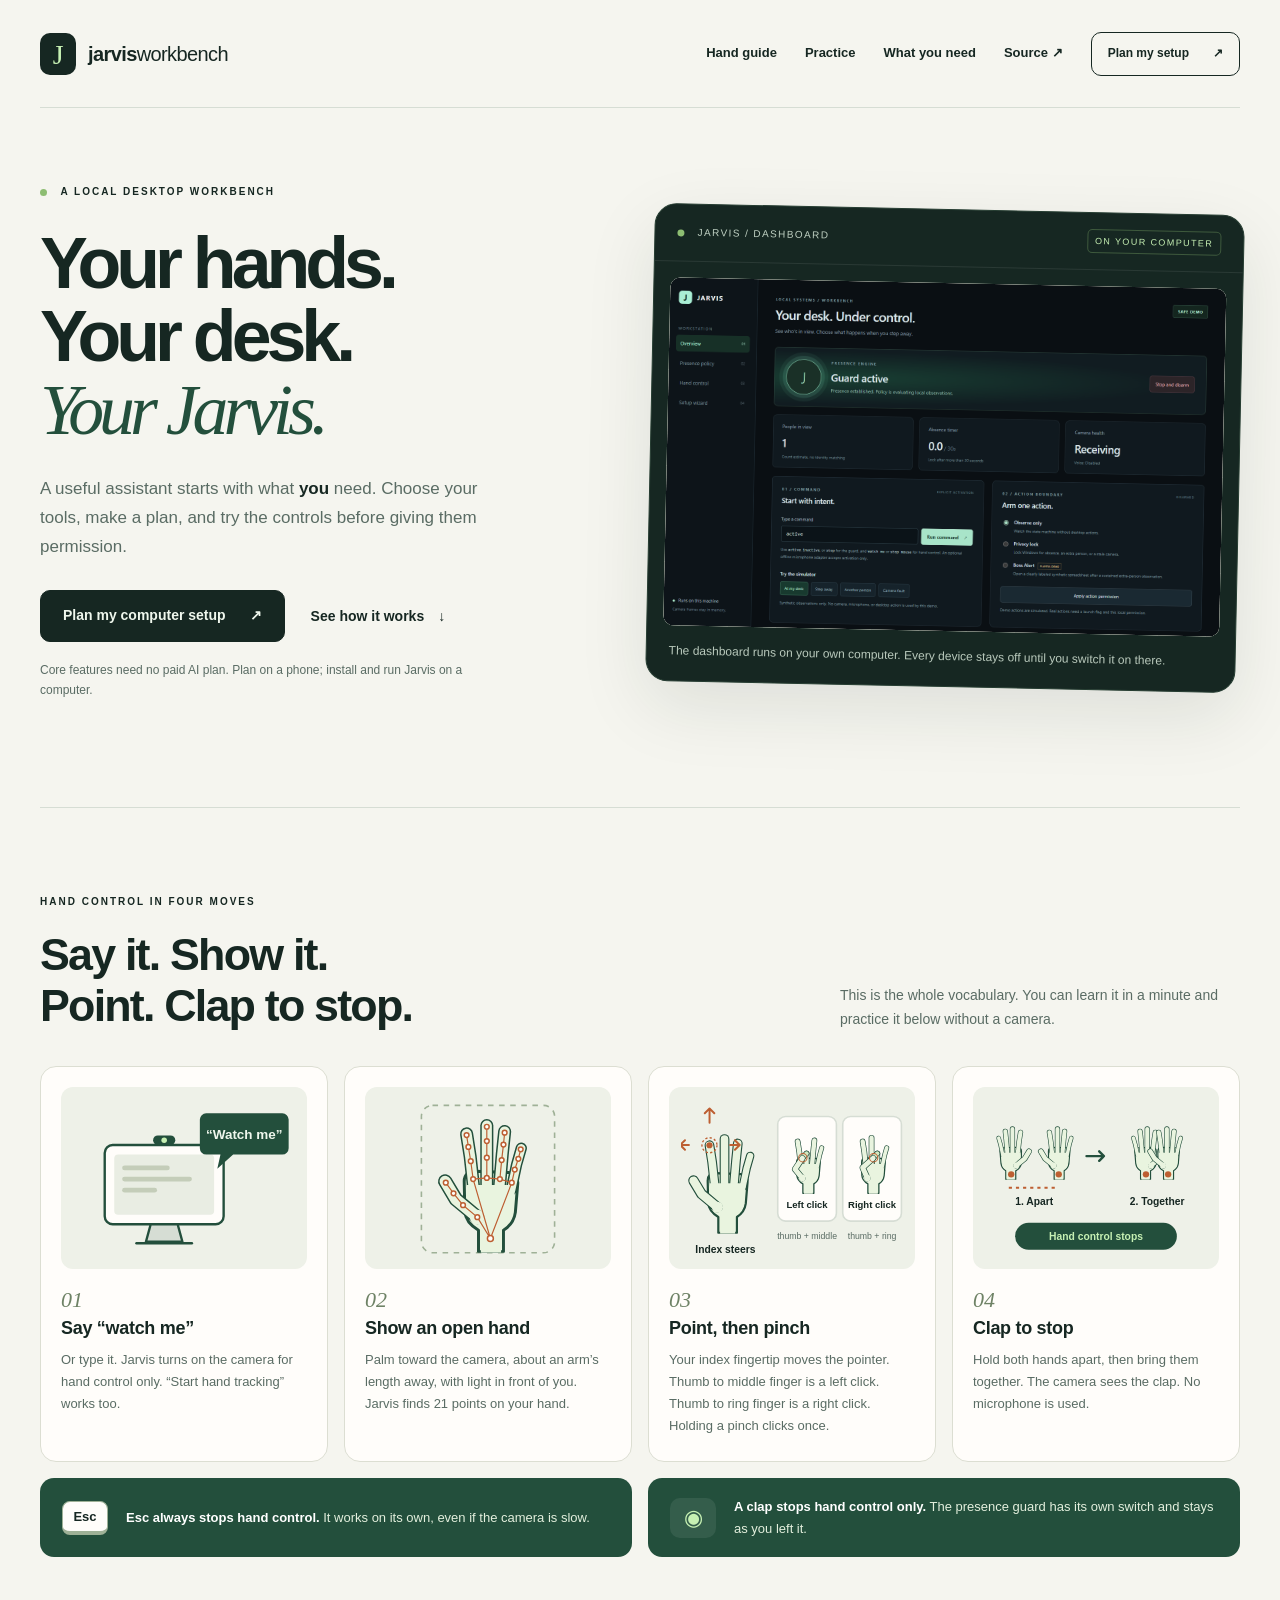
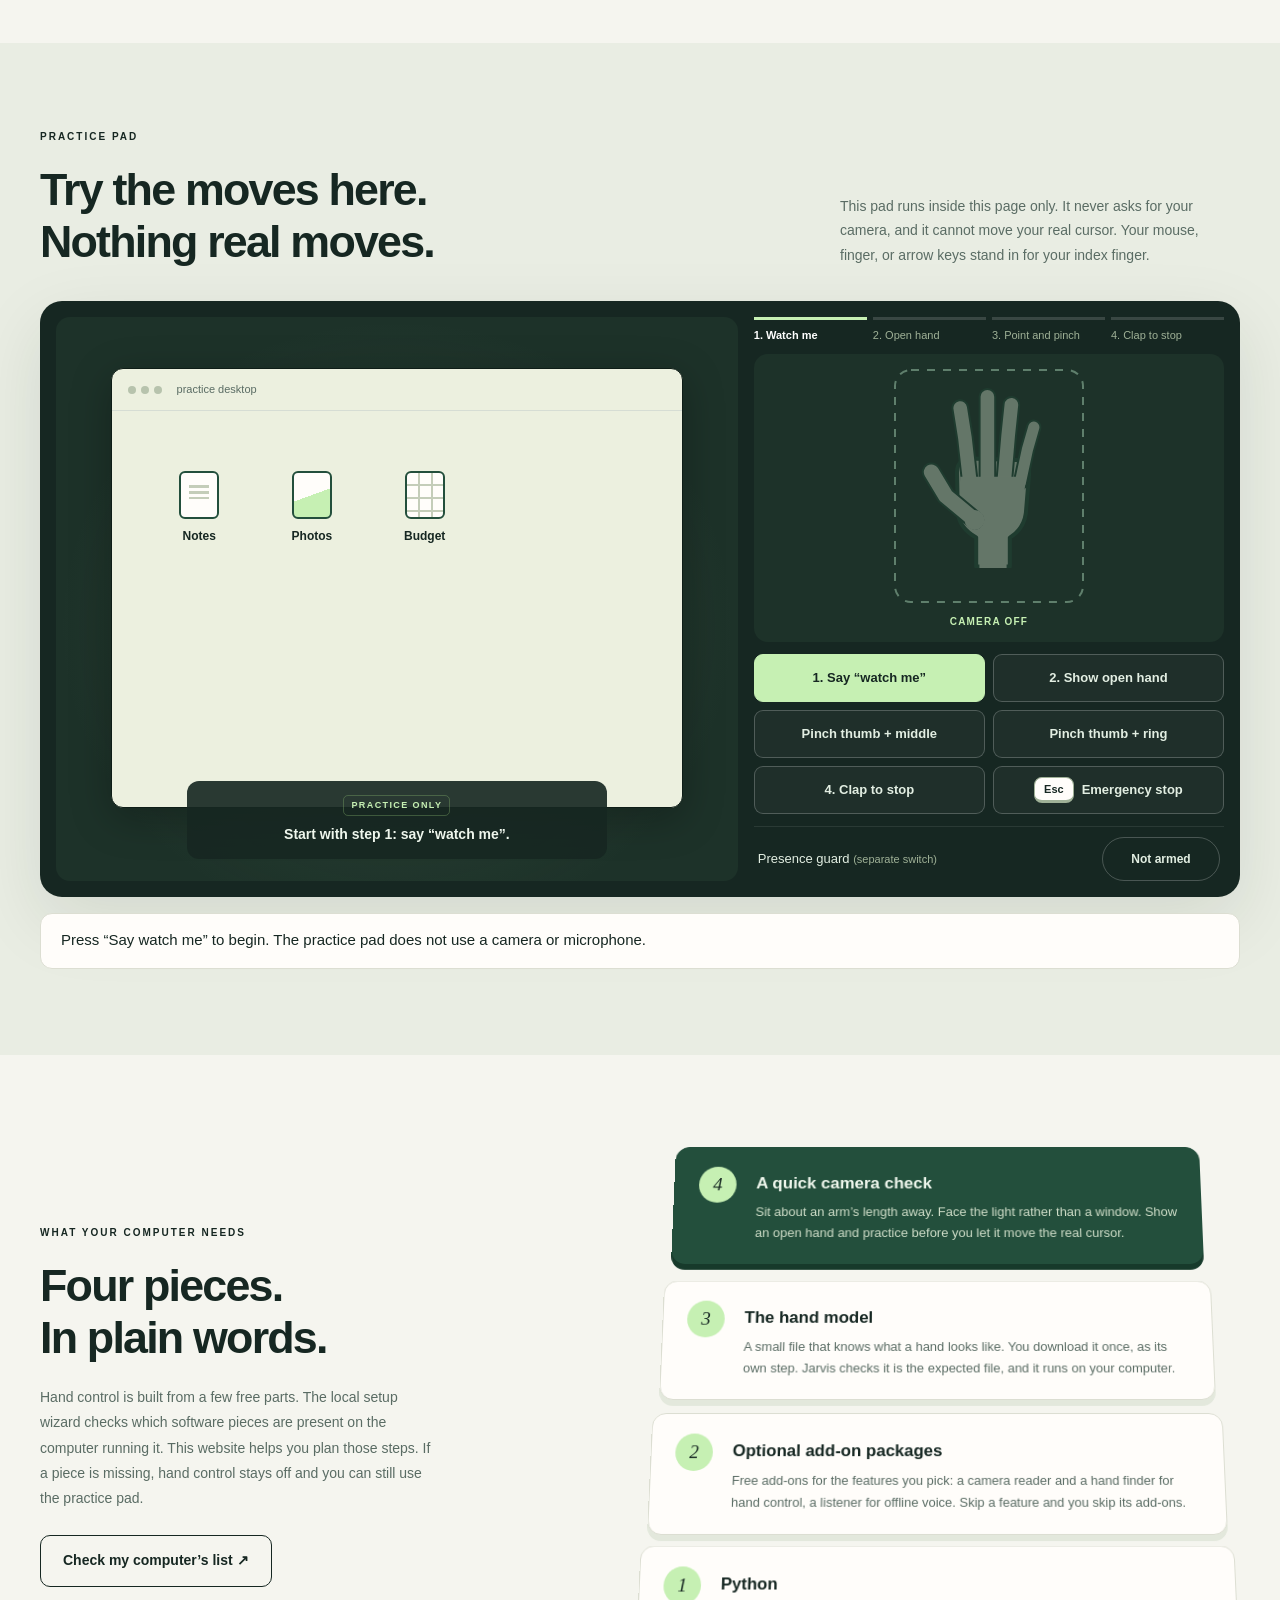
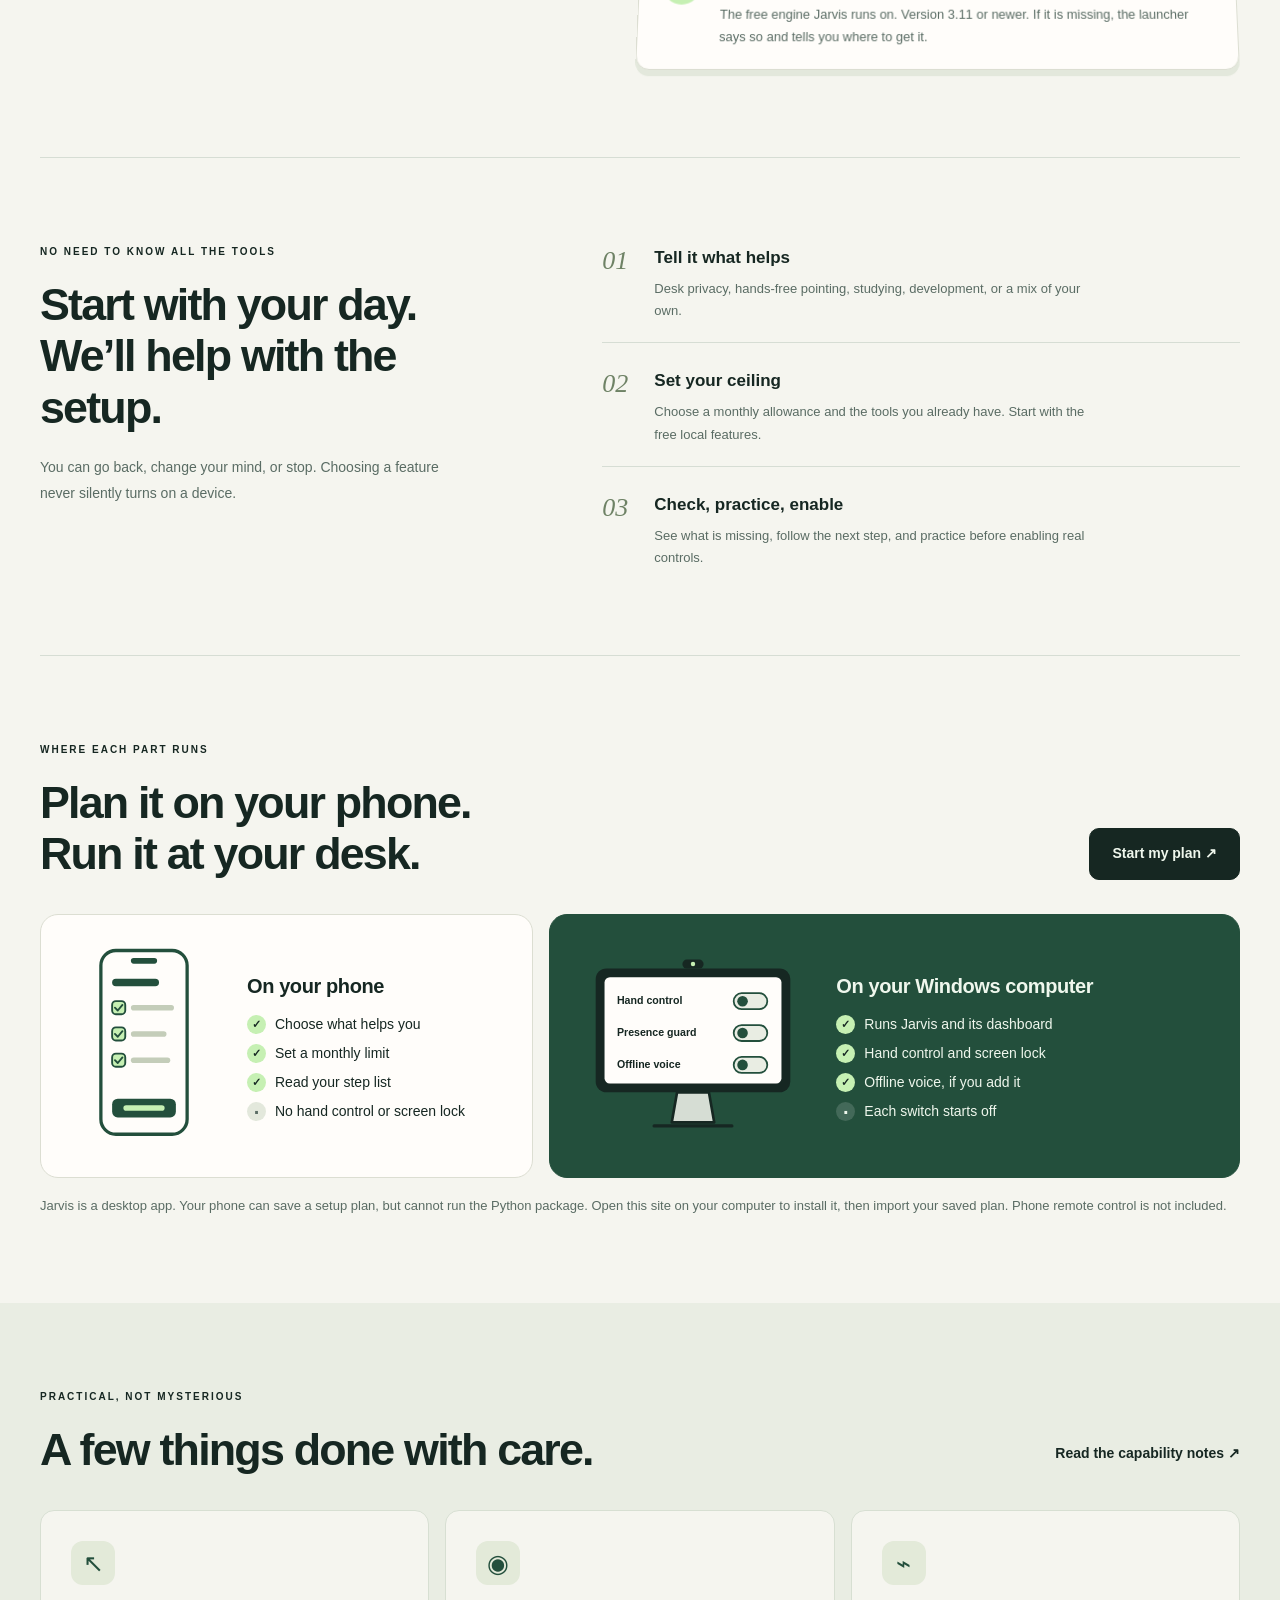
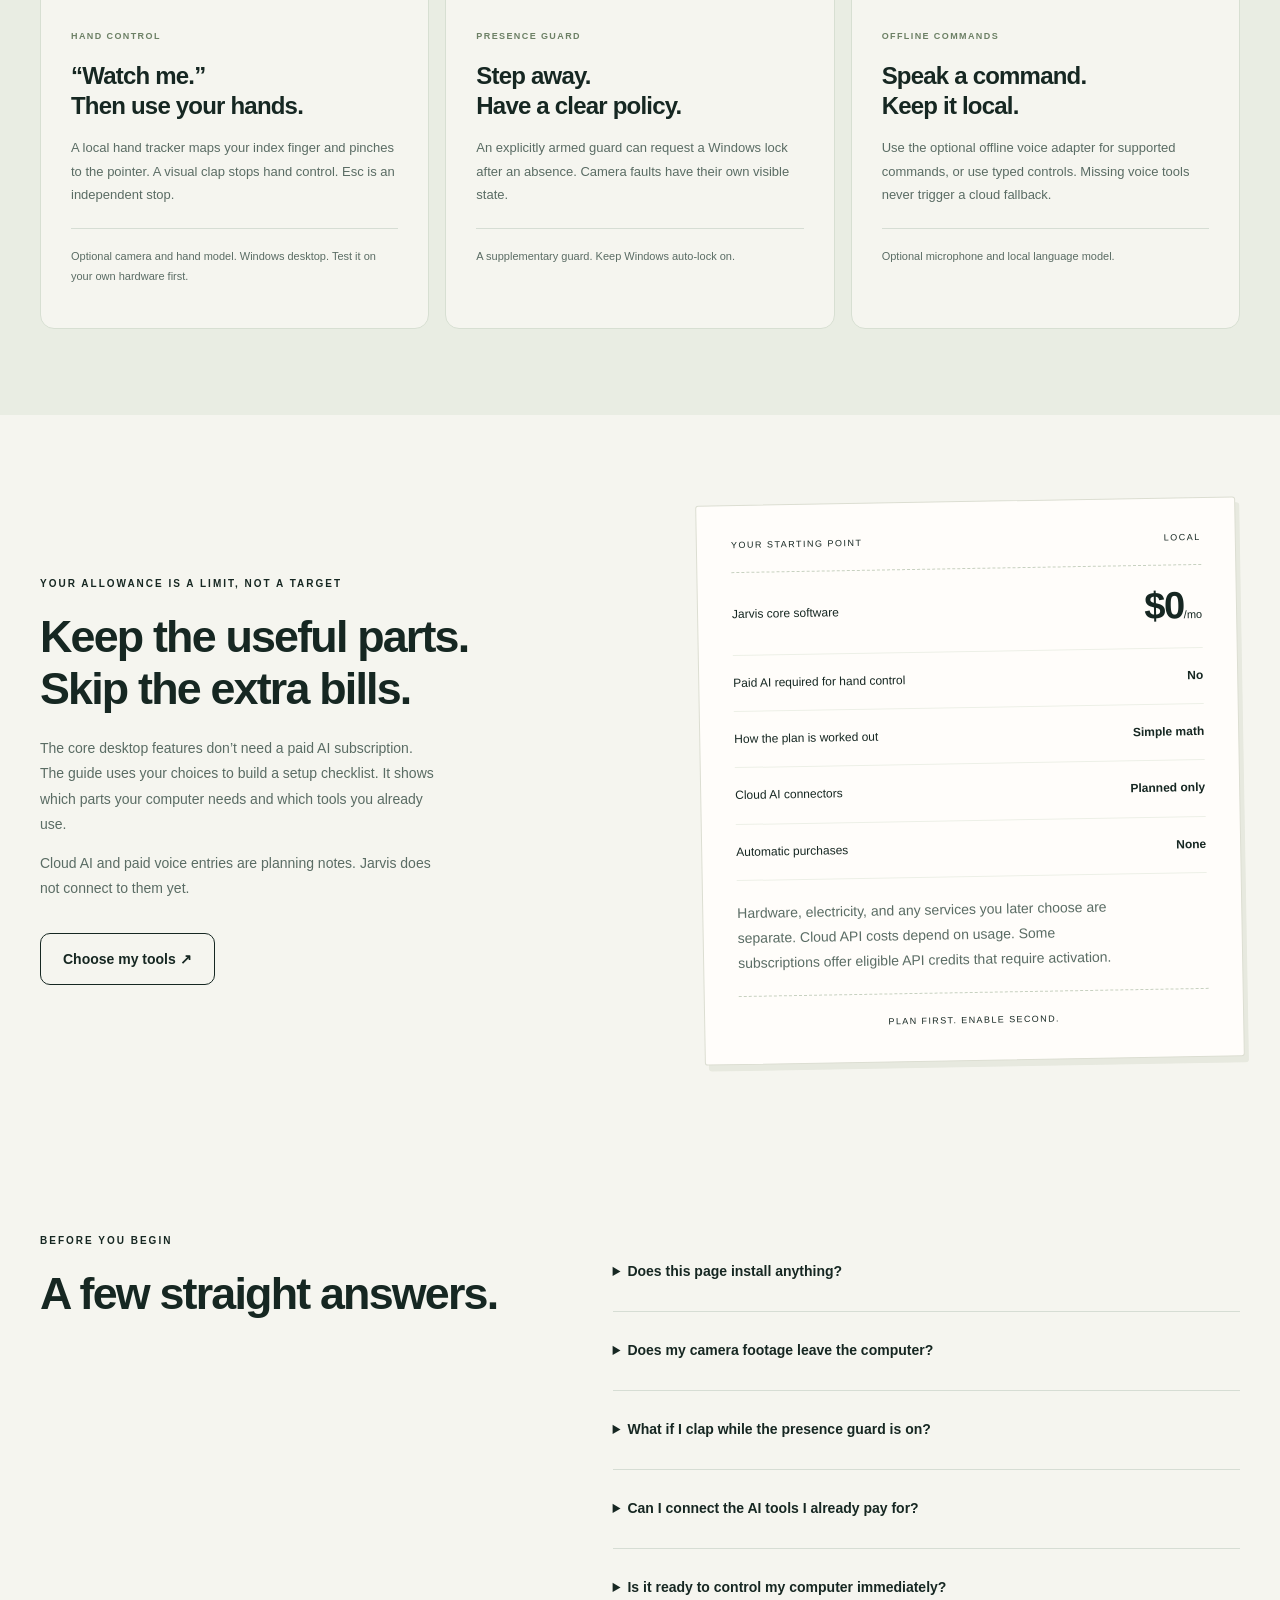
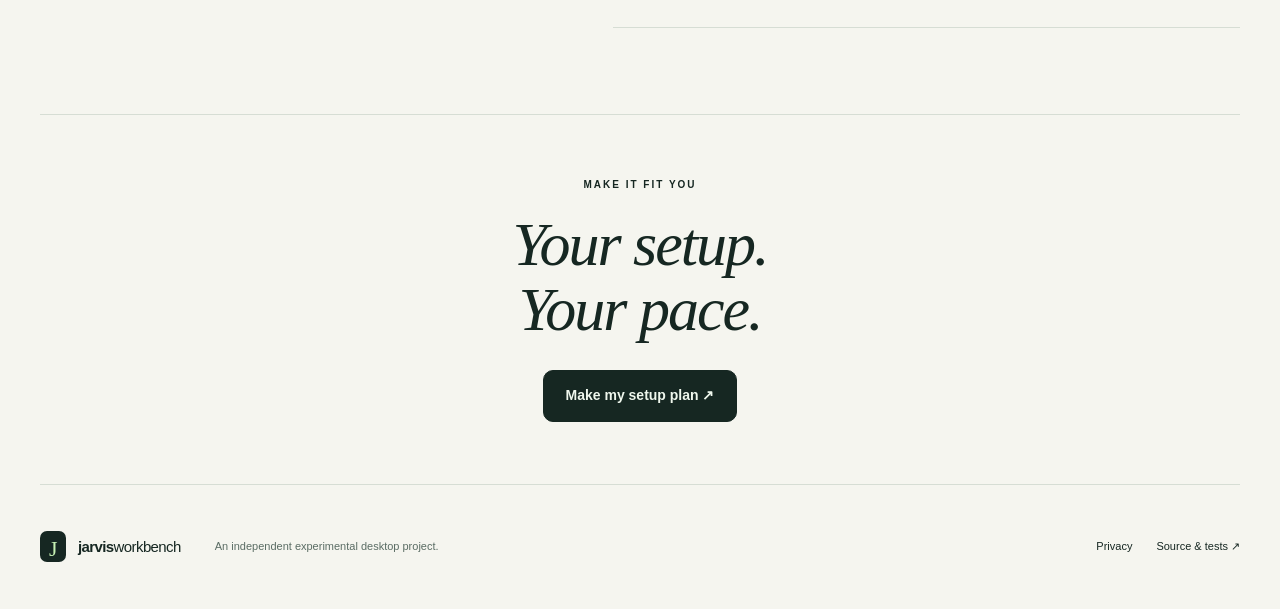
==== commit ad4c6190: "Harden input handling and clarify computer installation" ====
--- a/website/index.html
+++ b/website/index.html
@@ -65,10 +65,10 @@
       </g>
     </symbol>
   </svg>
-  <header class="nav wrap"><a class="brand" href="index.html" aria-label="Jarvis Workbench home"><span class="brand-mark">J</span><span>jarvis<span class="brand-light">workbench</span></span></a><nav aria-label="Main"><a href="#hands">Hand guide</a><a href="#practice">Practice</a><a href="#needs">What you need</a><a href="https://github.com/Jgolding1998/jarvis-workbench" target="_blank" rel="noopener noreferrer">Source ↗</a><a class="button small" href="setup.html">Build my setup <span aria-hidden="true">↗</span></a></nav></header>
+  <header class="nav wrap"><a class="brand" href="index.html" aria-label="Jarvis Workbench home"><span class="brand-mark">J</span><span>jarvis<span class="brand-light">workbench</span></span></a><nav aria-label="Main"><a href="#hands">Hand guide</a><a href="#practice">Practice</a><a href="#needs">What you need</a><a href="https://github.com/Jgolding1998/jarvis-workbench" target="_blank" rel="noopener noreferrer">Source ↗</a><a class="button small" href="setup.html">Plan my setup <span aria-hidden="true">↗</span></a></nav></header>
   <main id="main">
     <section class="hero wrap">
-      <div class="hero-copy"><div class="eyebrow"><span class="live-dot"></span> A LOCAL DESKTOP WORKBENCH</div><h1>Your hands.<br>Your desk.<br><em>Your Jarvis.</em></h1><p class="lead">A useful assistant starts with what <strong>you</strong> need. Choose your tools, make a plan, and try the controls before giving them permission.</p><div class="hero-actions"><a class="button primary" href="setup.html">Let’s set yours up <span aria-hidden="true">↗</span></a><a class="text-link" href="#hands">See how it works <span aria-hidden="true">↓</span></a></div><p class="quiet">Core features need no paid AI plan. Setup works on a phone; desktop controls run on your computer.</p></div>
+      <div class="hero-copy"><div class="eyebrow"><span class="live-dot"></span> A LOCAL DESKTOP WORKBENCH</div><h1>Your hands.<br>Your desk.<br><em>Your Jarvis.</em></h1><p class="lead">A useful assistant starts with what <strong>you</strong> need. Choose your tools, make a plan, and try the controls before giving them permission.</p><div class="hero-actions"><a class="button primary" href="setup.html">Plan my computer setup <span aria-hidden="true">↗</span></a><a class="text-link" href="#hands">See how it works <span aria-hidden="true">↓</span></a></div><p class="quiet">Core features need no paid AI plan. Plan on a phone; install and run Jarvis on a computer.</p></div>
       <figure class="workbench shot" id="dashboard-shot"><div class="workbench-top"><span><span class="live-dot"></span> JARVIS / DASHBOARD</span><span class="chip">ON YOUR COMPUTER</span></div><div class="shot-frame"><img id="dashboard-img" src="dashboard-preview.png" width="1440" height="900" alt="Screenshot of the Jarvis dashboard running on a Windows computer." decoding="async"><div class="shot-missing" aria-hidden="true"><span class="brand-mark">J</span><span>Dashboard preview</span></div></div><figcaption>The dashboard runs on your own computer. Every device stays off until you switch it on there.</figcaption></figure>
     </section>
 
@@ -173,7 +173,7 @@
     </section>
 
     <section class="needs section wrap" id="needs" aria-labelledby="needs-title">
-      <div class="section-intro"><p class="eyebrow">WHAT YOUR COMPUTER NEEDS</p><h2 id="needs-title">Four pieces.<br>In plain words.</h2><p>Hand control is built from a few free parts. The setup guide checks each one and shows what is missing, so nothing is left as a guess. If a piece is missing, hand control stays off and you can still use the practice pad.</p><a class="button" href="setup.html">Check my computer’s list ↗</a></div>
+      <div class="section-intro"><p class="eyebrow">WHAT YOUR COMPUTER NEEDS</p><h2 id="needs-title">Four pieces.<br>In plain words.</h2><p>Hand control is built from a few free parts. The local setup wizard checks which software pieces are present on the computer running it. This website helps you plan those steps. If a piece is missing, hand control stays off and you can still use the practice pad.</p><a class="button" href="setup.html">Check my computer’s list ↗</a></div>
       <ol class="stack">
         <li><span class="stack-no">4</span><div><h3>A quick camera check</h3><p>Sit about an arm’s length away. Face the light rather than a window. Show an open hand and practice before you let it move the real cursor.</p></div></li>
         <li><span class="stack-no">3</span><div><h3>The hand model</h3><p>A small file that knows what a hand looks like. You download it once, as its own step. Jarvis checks it is the expected file, and it runs on your computer.</p></div></li>
@@ -209,14 +209,14 @@
           <figcaption><h3>On your Windows computer</h3><ul><li class="yes">Runs Jarvis and its dashboard</li><li class="yes">Hand control and screen lock</li><li class="yes">Offline voice, if you add it</li><li class="no">Each switch starts off</li></ul></figcaption>
         </figure>
       </div>
-      <p class="devices-note">A phone remote control is not included. Hand mouse control and Windows locking need the desktop app.</p>
-    </section>
-
-    <section class="included section" id="included"><div class="wrap"><div class="section-heading"><div><p class="eyebrow">PRACTICAL, NOT MYSTERIOUS</p><h2>A few things done with care.</h2></div><a class="text-link" href="https://github.com/Jgolding1998/jarvis-workbench#what-is-implemented" target="_blank" rel="noopener noreferrer">Read the capability notes ↗</a></div><div class="feature-grid"><article><span class="feature-icon">↖</span><span class="feature-tag">HAND CONTROL</span><h3>“Watch me.”<br>Then use your hands.</h3><p>A local hand tracker maps your index finger and pinches to the pointer. A visual clap stops hand control. Esc is an independent stop.</p><p class="feature-note">Optional camera and hand model. Windows desktop. Test it on your own hardware first.</p></article><article><span class="feature-icon">◉</span><span class="feature-tag">PRESENCE GUARD</span><h3>Step away.<br>Have a clear policy.</h3><p>An explicitly armed guard can request a Windows lock after an absence. Camera faults have their own visible state.</p><p class="feature-note">A supplementary guard. Keep Windows auto-lock on.</p></article><article><span class="feature-icon">⌁</span><span class="feature-tag">OFFLINE COMMANDS</span><h3>Speak a command.<br>Keep it local.</h3><p>Use the optional offline voice adapter for supported commands, or use typed controls. Missing voice tools never trigger a cloud fallback.</p><p class="feature-note">Optional microphone and local language model.</p></article></div></div></section>
-
-    <section class="budget section wrap"><div><p class="eyebrow">YOUR ALLOWANCE IS A LIMIT, NOT A TARGET</p><h2>Keep the useful parts.<br>Skip the extra bills.</h2><p>The core desktop features don’t need a paid AI subscription. The guide adds up the numbers you enter with plain arithmetic. It is not an AI, and it checks what you already own before suggesting anything.</p><p>Cloud AI and paid voice entries are planning notes. Jarvis does not connect to them yet.</p><a class="button" href="setup.html">Choose my tools ↗</a></div><div class="budget-receipt"><div class="receipt-top"><span>YOUR STARTING POINT</span><span>LOCAL</span></div><dl><div><dt>Jarvis core software</dt><dd>$0<span>/mo</span></dd></div><div><dt>Paid AI required for hand control</dt><dd>No</dd></div><div><dt>How the plan is worked out</dt><dd>Simple math</dd></div><div><dt>Cloud AI connectors</dt><dd>Planned only</dd></div><div><dt>Automatic purchases</dt><dd>None</dd></div></dl><p>Hardware, electricity, and any services you later choose are separate. Cloud API costs depend on usage. Some subscriptions offer eligible API credits that require activation.</p><span class="receipt-foot">PLAN FIRST. ENABLE SECOND.</span></div></section>
+      <p class="devices-note">Jarvis is a desktop app. Your phone can save a setup plan, but cannot run the Python package. Open this site on your computer to install it, then import your saved plan. Phone remote control is not included.</p>
+    </section>
+
+    <section class="included section" id="included"><div class="wrap"><div class="section-heading"><div><p class="eyebrow">PRACTICAL, NOT MYSTERIOUS</p><h2>A few things done with care.</h2></div><a class="text-link" href="https://github.com/Jgolding1998/jarvis-workbench#what-works-today" target="_blank" rel="noopener noreferrer">Read the capability notes ↗</a></div><div class="feature-grid"><article><span class="feature-icon">↖</span><span class="feature-tag">HAND CONTROL</span><h3>“Watch me.”<br>Then use your hands.</h3><p>A local hand tracker maps your index finger and pinches to the pointer. A visual clap stops hand control. Esc is an independent stop.</p><p class="feature-note">Optional camera and hand model. Windows desktop. Test it on your own hardware first.</p></article><article><span class="feature-icon">◉</span><span class="feature-tag">PRESENCE GUARD</span><h3>Step away.<br>Have a clear policy.</h3><p>An explicitly armed guard can request a Windows lock after an absence. Camera faults have their own visible state.</p><p class="feature-note">A supplementary guard. Keep Windows auto-lock on.</p></article><article><span class="feature-icon">⌁</span><span class="feature-tag">OFFLINE COMMANDS</span><h3>Speak a command.<br>Keep it local.</h3><p>Use the optional offline voice adapter for supported commands, or use typed controls. Missing voice tools never trigger a cloud fallback.</p><p class="feature-note">Optional microphone and local language model.</p></article></div></div></section>
+
+    <section class="budget section wrap"><div><p class="eyebrow">YOUR ALLOWANCE IS A LIMIT, NOT A TARGET</p><h2>Keep the useful parts.<br>Skip the extra bills.</h2><p>The core desktop features don’t need a paid AI subscription. The guide uses your choices to build a setup checklist. It shows which parts your computer needs and which tools you already use.</p><p>Cloud AI and paid voice entries are planning notes. Jarvis does not connect to them yet.</p><a class="button" href="setup.html">Choose my tools ↗</a></div><div class="budget-receipt"><div class="receipt-top"><span>YOUR STARTING POINT</span><span>LOCAL</span></div><dl><div><dt>Jarvis core software</dt><dd>$0<span>/mo</span></dd></div><div><dt>Paid AI required for hand control</dt><dd>No</dd></div><div><dt>How the plan is worked out</dt><dd>Simple math</dd></div><div><dt>Cloud AI connectors</dt><dd>Planned only</dd></div><div><dt>Automatic purchases</dt><dd>None</dd></div></dl><p>Hardware, electricity, and any services you later choose are separate. Cloud API costs depend on usage. Some subscriptions offer eligible API credits that require activation.</p><span class="receipt-foot">PLAN FIRST. ENABLE SECOND.</span></div></section>
 
     <section class="faq section wrap"><div><p class="eyebrow">BEFORE YOU BEGIN</p><h2>A few straight answers.</h2></div><div><details><summary>Does this page install anything?</summary><p>No. It helps you choose a setup and download a plan. The desktop package runs separately on your computer. Its launcher needs Python 3.11 or later and tells you where to get it if it is missing.</p></details><details><summary>Does my camera footage leave the computer?</summary><p>The desktop hand and presence adapters process frames locally. This website never asks for camera access, and the practice pad does not use a camera. Model and package downloads are separate setup steps.</p></details><details><summary>What if I clap while the presence guard is on?</summary><p>Only hand control stops. The presence guard is armed and disarmed with its own switch, so a clap never turns it off.</p></details><details><summary>Can I connect the AI tools I already pay for?</summary><p>The guide records the tools you already use and explains current setup requirements. Cloud AI and paid voice entries are planning guidance, not implemented Jarvis connectors. It never asks you to paste an API key here.</p></details><details><summary>Is it ready to control my computer immediately?</summary><p>Start with the practice pad. Install and check the optional pieces, do the camera check, then explicitly enable live actions on your computer. Camera accuracy and the physical stops need testing on your own hardware.</p></details></div></section>
-    <section class="final-cta wrap"><p class="eyebrow">MAKE IT FIT YOU</p><h2>Your setup.<br>Your pace.</h2><a class="button primary" href="setup.html">Build my Jarvis setup ↗</a></section>
+    <section class="final-cta wrap"><p class="eyebrow">MAKE IT FIT YOU</p><h2>Your setup.<br>Your pace.</h2><a class="button primary" href="setup.html">Make my setup plan ↗</a></section>
   </main><footer class="wrap"><a class="brand" href="index.html"><span class="brand-mark">J</span><span>jarvis<span class="brand-light">workbench</span></span></a><p>An independent experimental desktop project.</p><div><a href="privacy.html">Privacy</a><a href="https://github.com/Jgolding1998/jarvis-workbench" target="_blank" rel="noopener noreferrer">Source &amp; tests ↗</a></div></footer>
 </body></html>
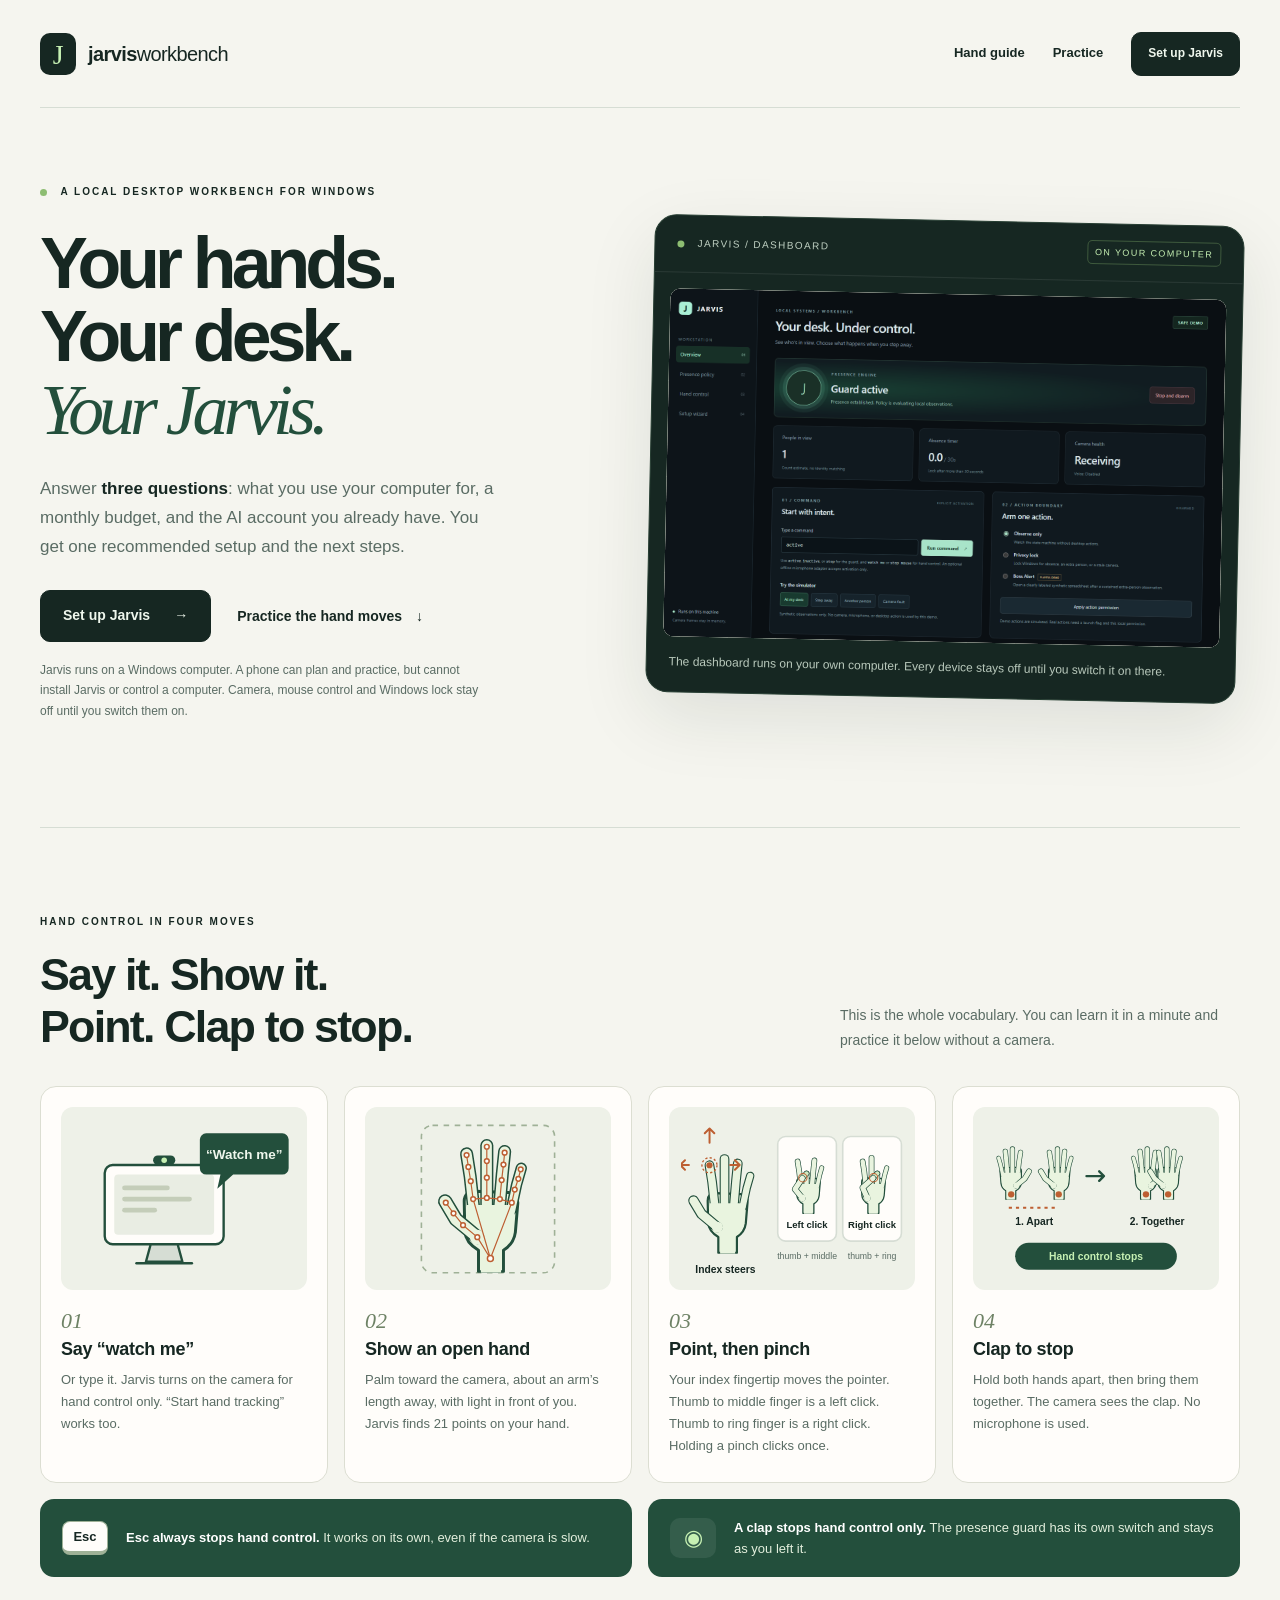
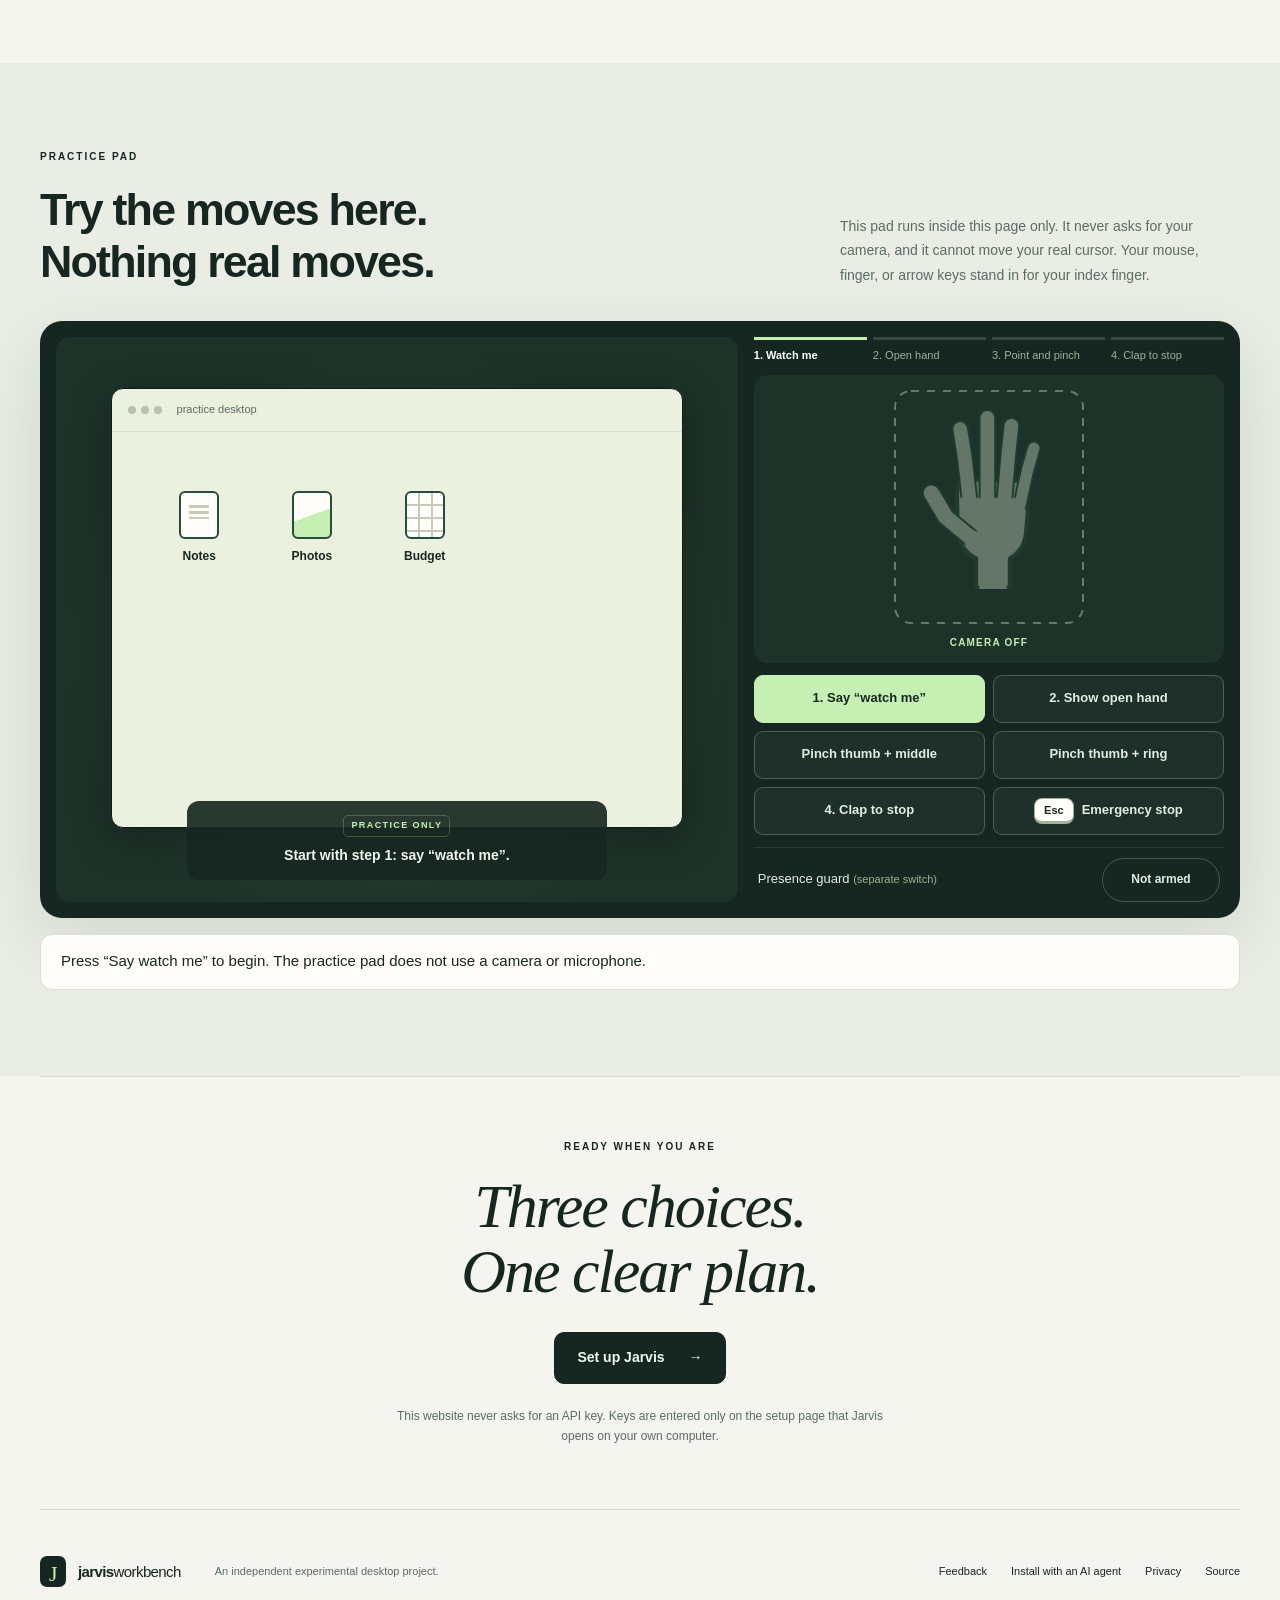
==== commit 682b665c: "Simplify setup and ship a self-contained Windows package" ====
--- a/website/index.html
+++ b/website/index.html
@@ -2,7 +2,7 @@
 <html lang="en">
 <head>
   <meta charset="utf-8"><meta name="viewport" content="width=device-width,initial-scale=1">
-  <meta name="description" content="Make a practical Jarvis setup around your computer, your uses, and your budget. See the four hand moves, practice them here, and add permissions deliberately.">
+  <meta name="description" content="Set up Jarvis on your Windows computer in three choices. See the four hand moves and practice them here first.">
   <meta http-equiv="Content-Security-Policy" content="default-src 'self'; script-src 'self'; style-src 'self'; img-src 'self' data:; connect-src 'self'; object-src 'none'; base-uri 'none'; form-action 'self'">
   <title>Get Jarvis Workbench | Your hands. Your desk.</title>
   <link rel="icon" href="favicon.svg">
@@ -65,13 +65,12 @@
       </g>
     </symbol>
   </svg>
-  <header class="nav wrap"><a class="brand" href="index.html" aria-label="Jarvis Workbench home"><span class="brand-mark">J</span><span>jarvis<span class="brand-light">workbench</span></span></a><nav aria-label="Main"><a href="#hands">Hand guide</a><a href="#practice">Practice</a><a href="#needs">What you need</a><a href="https://github.com/Jgolding1998/jarvis-workbench" target="_blank" rel="noopener noreferrer">Source ↗</a><a class="button small" href="setup.html">Plan my setup <span aria-hidden="true">↗</span></a></nav></header>
+  <header class="nav wrap"><a class="brand" href="index.html" aria-label="Jarvis Workbench home"><span class="brand-mark">J</span><span>jarvis<span class="brand-light">workbench</span></span></a><nav aria-label="Main"><a href="#hands">Hand guide</a><a href="#practice">Practice</a><a class="button small primary" href="setup.html">Set up Jarvis</a></nav></header>
   <main id="main">
     <section class="hero wrap">
-      <div class="hero-copy"><div class="eyebrow"><span class="live-dot"></span> A LOCAL DESKTOP WORKBENCH</div><h1>Your hands.<br>Your desk.<br><em>Your Jarvis.</em></h1><p class="lead">A useful assistant starts with what <strong>you</strong> need. Choose your tools, make a plan, and try the controls before giving them permission.</p><div class="hero-actions"><a class="button primary" href="setup.html">Plan my computer setup <span aria-hidden="true">↗</span></a><a class="text-link" href="#hands">See how it works <span aria-hidden="true">↓</span></a></div><p class="quiet">Core features need no paid AI plan. Plan on a phone; install and run Jarvis on a computer.</p></div>
+      <div class="hero-copy"><div class="eyebrow"><span class="live-dot"></span> A LOCAL DESKTOP WORKBENCH FOR WINDOWS</div><h1>Your hands.<br>Your desk.<br><em>Your Jarvis.</em></h1><p class="lead">Answer <strong>three questions</strong>: what you use your computer for, a monthly budget, and the AI account you already have. You get one recommended setup and the next steps.</p><div class="hero-actions"><a class="button primary" href="setup.html">Set up Jarvis <span aria-hidden="true">&rarr;</span></a><a class="text-link" href="#practice">Practice the hand moves <span aria-hidden="true">&darr;</span></a></div><p class="quiet">Jarvis runs on a Windows computer. A phone can plan and practice, but cannot install Jarvis or control a computer. Camera, mouse control and Windows lock stay off until you switch them on.</p></div>
       <figure class="workbench shot" id="dashboard-shot"><div class="workbench-top"><span><span class="live-dot"></span> JARVIS / DASHBOARD</span><span class="chip">ON YOUR COMPUTER</span></div><div class="shot-frame"><img id="dashboard-img" src="dashboard-preview.png" width="1440" height="900" alt="Screenshot of the Jarvis dashboard running on a Windows computer." decoding="async"><div class="shot-missing" aria-hidden="true"><span class="brand-mark">J</span><span>Dashboard preview</span></div></div><figcaption>The dashboard runs on your own computer. Every device stays off until you switch it on there.</figcaption></figure>
     </section>
-
     <section class="hands section wrap" id="hands" aria-labelledby="hands-title">
       <div class="section-heading"><div><p class="eyebrow">HAND CONTROL IN FOUR MOVES</p><h2 id="hands-title">Say it. Show it.<br>Point. Clap to stop.</h2></div><p class="heading-note">This is the whole vocabulary. You can learn it in a minute and practice it below without a camera.</p></div>
       <ol class="gesture-steps">
@@ -171,52 +170,6 @@
         <p class="pad-status" id="pad-status" role="status" aria-live="polite">Press “Say watch me” to begin. The practice pad does not use a camera or microphone.</p>
       </div>
     </section>
-
-    <section class="needs section wrap" id="needs" aria-labelledby="needs-title">
-      <div class="section-intro"><p class="eyebrow">WHAT YOUR COMPUTER NEEDS</p><h2 id="needs-title">Four pieces.<br>In plain words.</h2><p>Hand control is built from a few free parts. The local setup wizard checks which software pieces are present on the computer running it. This website helps you plan those steps. If a piece is missing, hand control stays off and you can still use the practice pad.</p><a class="button" href="setup.html">Check my computer’s list ↗</a></div>
-      <ol class="stack">
-        <li><span class="stack-no">4</span><div><h3>A quick camera check</h3><p>Sit about an arm’s length away. Face the light rather than a window. Show an open hand and practice before you let it move the real cursor.</p></div></li>
-        <li><span class="stack-no">3</span><div><h3>The hand model</h3><p>A small file that knows what a hand looks like. You download it once, as its own step. Jarvis checks it is the expected file, and it runs on your computer.</p></div></li>
-        <li><span class="stack-no">2</span><div><h3>Optional add-on packages</h3><p>Free add-ons for the features you pick: a camera reader and a hand finder for hand control, a listener for offline voice. Skip a feature and you skip its add-ons.</p></div></li>
-        <li><span class="stack-no">1</span><div><h3>Python</h3><p>The free engine Jarvis runs on. Version 3.11 or newer. If it is missing, the launcher says so and tells you where to get it.</p></div></li>
-      </ol>
-    </section>
-
-    <section class="how section wrap" id="how"><div class="section-intro"><p class="eyebrow">NO NEED TO KNOW ALL THE TOOLS</p><h2>Start with your day.<br>We’ll help with the setup.</h2><p>You can go back, change your mind, or stop. Choosing a feature never silently turns on a device.</p></div><ol class="steps"><li><span>01</span><h3>Tell it what helps</h3><p>Desk privacy, hands-free pointing, studying, development, or a mix of your own.</p></li><li><span>02</span><h3>Set your ceiling</h3><p>Choose a monthly allowance and the tools you already have. Start with the free local features.</p></li><li><span>03</span><h3>Check, practice, enable</h3><p>See what is missing, follow the next step, and practice before enabling real controls.</p></li></ol></section>
-
-    <section class="devices section wrap" aria-labelledby="devices-title">
-      <div class="section-heading"><div><p class="eyebrow">WHERE EACH PART RUNS</p><h2 id="devices-title">Plan it on your phone.<br>Run it at your desk.</h2></div><a class="button primary" href="setup.html">Start my plan ↗</a></div>
-      <div class="device-grid">
-        <figure class="device-card phone-card">
-          <svg viewBox="0 0 160 220" role="img" aria-labelledby="dv1-t dv1-d"><title id="dv1-t">Phone</title><desc id="dv1-d">A phone showing a setup checklist with three ticked items.</desc>
-            <rect x="34" y="8" width="92" height="196" rx="16" fill="#fffdfa" stroke="#234f3c" stroke-width="3.5"/><rect x="66" y="16" width="28" height="6" rx="3" fill="#234f3c"/>
-            <rect x="46" y="38" width="50" height="8" rx="4" fill="#234f3c"/>
-            <g fill="#c6f0b3" stroke="#234f3c" stroke-width="2"><rect x="46" y="62" width="14" height="14" rx="4"/><rect x="46" y="90" width="14" height="14" rx="4"/><rect x="46" y="118" width="14" height="14" rx="4"/></g>
-            <path d="M49 69l3 3 5-6M49 97l3 3 5-6M49 125l3 3 5-6" fill="none" stroke="#234f3c" stroke-width="2" stroke-linecap="round" stroke-linejoin="round"/>
-            <g fill="#c4cdb9"><rect x="66" y="66" width="46" height="6" rx="3"/><rect x="66" y="94" width="38" height="6" rx="3"/><rect x="66" y="122" width="42" height="6" rx="3"/></g>
-            <rect x="46" y="166" width="68" height="20" rx="6" fill="#234f3c"/><rect x="58" y="173" width="44" height="6" rx="3" fill="#c6f0b3"/>
-          </svg>
-          <figcaption><h3>On your phone</h3><ul><li class="yes">Choose what helps you</li><li class="yes">Set a monthly limit</li><li class="yes">Read your step list</li><li class="no">No hand control or screen lock</li></ul></figcaption>
-        </figure>
-        <figure class="device-card pc-card">
-          <svg viewBox="0 0 260 220" role="img" aria-labelledby="dv2-t dv2-d"><title id="dv2-t">Windows computer</title><desc id="dv2-d">A desktop computer with a webcam. Its screen shows three switches: hand control, presence guard, and offline voice.</desc>
-            <rect x="20" y="22" width="220" height="140" rx="12" fill="#162722"/><rect x="30" y="32" width="200" height="120" rx="6" fill="#fffdfa"/><rect x="118" y="12" width="24" height="10" rx="5" fill="#162722"/><circle cx="130" cy="17" r="2.5" fill="#c6f0b3"/>
-            <path d="M112 162h36l6 34h-48Z" fill="#d6ddd4" stroke="#162722" stroke-width="3" stroke-linejoin="round"/><path d="M86 200h88" stroke="#162722" stroke-width="3.5" stroke-linecap="round"/>
-            <g font-family="Inter,Segoe UI,Arial,sans-serif" font-size="12" font-weight="600" fill="#162722"><text x="44" y="62">Hand control</text><text x="44" y="98">Presence guard</text><text x="44" y="134">Offline voice</text></g>
-            <g stroke="#234f3c" stroke-width="2"><rect x="176" y="50" width="38" height="18" rx="9" fill="#e9ede3"/><rect x="176" y="86" width="38" height="18" rx="9" fill="#e9ede3"/><rect x="176" y="122" width="38" height="18" rx="9" fill="#e9ede3"/></g>
-            <g fill="#234f3c"><circle cx="186" cy="59" r="6"/><circle cx="186" cy="95" r="6"/><circle cx="186" cy="131" r="6"/></g>
-          </svg>
-          <figcaption><h3>On your Windows computer</h3><ul><li class="yes">Runs Jarvis and its dashboard</li><li class="yes">Hand control and screen lock</li><li class="yes">Offline voice, if you add it</li><li class="no">Each switch starts off</li></ul></figcaption>
-        </figure>
-      </div>
-      <p class="devices-note">Jarvis is a desktop app. Your phone can save a setup plan, but cannot run the Python package. Open this site on your computer to install it, then import your saved plan. Phone remote control is not included.</p>
-    </section>
-
-    <section class="included section" id="included"><div class="wrap"><div class="section-heading"><div><p class="eyebrow">PRACTICAL, NOT MYSTERIOUS</p><h2>A few things done with care.</h2></div><a class="text-link" href="https://github.com/Jgolding1998/jarvis-workbench#what-works-today" target="_blank" rel="noopener noreferrer">Read the capability notes ↗</a></div><div class="feature-grid"><article><span class="feature-icon">↖</span><span class="feature-tag">HAND CONTROL</span><h3>“Watch me.”<br>Then use your hands.</h3><p>A local hand tracker maps your index finger and pinches to the pointer. A visual clap stops hand control. Esc is an independent stop.</p><p class="feature-note">Optional camera and hand model. Windows desktop. Test it on your own hardware first.</p></article><article><span class="feature-icon">◉</span><span class="feature-tag">PRESENCE GUARD</span><h3>Step away.<br>Have a clear policy.</h3><p>An explicitly armed guard can request a Windows lock after an absence. Camera faults have their own visible state.</p><p class="feature-note">A supplementary guard. Keep Windows auto-lock on.</p></article><article><span class="feature-icon">⌁</span><span class="feature-tag">OFFLINE COMMANDS</span><h3>Speak a command.<br>Keep it local.</h3><p>Use the optional offline voice adapter for supported commands, or use typed controls. Missing voice tools never trigger a cloud fallback.</p><p class="feature-note">Optional microphone and local language model.</p></article></div></div></section>
-
-    <section class="budget section wrap"><div><p class="eyebrow">YOUR ALLOWANCE IS A LIMIT, NOT A TARGET</p><h2>Keep the useful parts.<br>Skip the extra bills.</h2><p>The core desktop features don’t need a paid AI subscription. The guide uses your choices to build a setup checklist. It shows which parts your computer needs and which tools you already use.</p><p>Cloud AI and paid voice entries are planning notes. Jarvis does not connect to them yet.</p><a class="button" href="setup.html">Choose my tools ↗</a></div><div class="budget-receipt"><div class="receipt-top"><span>YOUR STARTING POINT</span><span>LOCAL</span></div><dl><div><dt>Jarvis core software</dt><dd>$0<span>/mo</span></dd></div><div><dt>Paid AI required for hand control</dt><dd>No</dd></div><div><dt>How the plan is worked out</dt><dd>Simple math</dd></div><div><dt>Cloud AI connectors</dt><dd>Planned only</dd></div><div><dt>Automatic purchases</dt><dd>None</dd></div></dl><p>Hardware, electricity, and any services you later choose are separate. Cloud API costs depend on usage. Some subscriptions offer eligible API credits that require activation.</p><span class="receipt-foot">PLAN FIRST. ENABLE SECOND.</span></div></section>
-
-    <section class="faq section wrap"><div><p class="eyebrow">BEFORE YOU BEGIN</p><h2>A few straight answers.</h2></div><div><details><summary>Does this page install anything?</summary><p>No. It helps you choose a setup and download a plan. The desktop package runs separately on your computer. Its launcher needs Python 3.11 or later and tells you where to get it if it is missing.</p></details><details><summary>Does my camera footage leave the computer?</summary><p>The desktop hand and presence adapters process frames locally. This website never asks for camera access, and the practice pad does not use a camera. Model and package downloads are separate setup steps.</p></details><details><summary>What if I clap while the presence guard is on?</summary><p>Only hand control stops. The presence guard is armed and disarmed with its own switch, so a clap never turns it off.</p></details><details><summary>Can I connect the AI tools I already pay for?</summary><p>The guide records the tools you already use and explains current setup requirements. Cloud AI and paid voice entries are planning guidance, not implemented Jarvis connectors. It never asks you to paste an API key here.</p></details><details><summary>Is it ready to control my computer immediately?</summary><p>Start with the practice pad. Install and check the optional pieces, do the camera check, then explicitly enable live actions on your computer. Camera accuracy and the physical stops need testing on your own hardware.</p></details></div></section>
-    <section class="final-cta wrap"><p class="eyebrow">MAKE IT FIT YOU</p><h2>Your setup.<br>Your pace.</h2><a class="button primary" href="setup.html">Make my setup plan ↗</a></section>
-  </main><footer class="wrap"><a class="brand" href="index.html"><span class="brand-mark">J</span><span>jarvis<span class="brand-light">workbench</span></span></a><p>An independent experimental desktop project.</p><div><a href="privacy.html">Privacy</a><a href="https://github.com/Jgolding1998/jarvis-workbench" target="_blank" rel="noopener noreferrer">Source &amp; tests ↗</a></div></footer>
+    <section class="final-cta wrap"><p class="eyebrow">READY WHEN YOU ARE</p><h2>Three choices.<br>One clear plan.</h2><a class="button primary" href="setup.html">Set up Jarvis <span aria-hidden="true">&rarr;</span></a><p class="quiet center">This website never asks for an API key. Keys are entered only on the setup page that Jarvis opens on your own computer.</p></section>
+  </main><footer class="wrap"><a class="brand" href="index.html"><span class="brand-mark">J</span><span>jarvis<span class="brand-light">workbench</span></span></a><p>An independent experimental desktop project.</p><div><a href="https://github.com/Jgolding1998/Jgolding1998/issues/new?template=feedback.yml" target="_blank" rel="noopener noreferrer">Feedback</a><a href="https://github.com/Jgolding1998/jarvis-workbench/blob/main/docs/INSTALL_WITH_AGENT.md" target="_blank" rel="noopener noreferrer">Install with an AI agent</a><a href="privacy.html">Privacy</a><a href="https://github.com/Jgolding1998/jarvis-workbench" target="_blank" rel="noopener noreferrer">Source</a></div></footer>
 </body></html>
--- a/website/site.css
+++ b/website/site.css
@@ -50,8 +50,7 @@
 
 /* Sections */
 .section{padding-block:86px}
-.section h2,.mobile-note h2{font-size:clamp(32px,3.5vw,46px);line-height:1.15;letter-spacing:-1.8px;font-weight:550;margin:0 0 22px}
-.section-intro>p:last-of-type,.budget>div>p:not(.eyebrow){color:var(--muted);font-size:14px;max-width:400px;line-height:1.8}
+.section h2{font-size:clamp(32px,3.5vw,46px);line-height:1.15;letter-spacing:-1.8px;font-weight:550;margin:0 0 22px}
 .section-heading{display:flex;justify-content:space-between;align-items:flex-end;gap:36px;margin-bottom:34px}
 .section-heading h2{margin:0}
 .heading-note{max-width:400px;font-size:14px;line-height:1.75;color:var(--muted);margin:0}
@@ -134,74 +133,15 @@
 .pad-guard button[aria-pressed="true"]{background:var(--orange);border-color:var(--orange);color:#fff}
 .pad-status{margin:16px 0 0;min-height:56px;font-size:15px;line-height:1.6;padding:14px 20px;border-radius:12px;background:#fffdfa;border:1px solid #dcded2}
 
-/* Needs stack */
-.needs{display:grid;grid-template-columns:1fr 1.2fr;gap:90px;align-items:center}
-.needs .button{margin-top:10px}
-.stack{list-style:none;margin:0;padding:0;display:grid;gap:12px;perspective:900px}
-.stack li{display:flex;gap:20px;align-items:flex-start;padding:20px 24px;border-radius:14px;background:#fffdfa;border:1px solid #dcded2;box-shadow:0 6px 0 #e3e8dc;transform:rotateX(8deg);transform-origin:bottom}
-.stack li:nth-child(1){margin-inline:36px;background:var(--green);color:#eff7ed;border-color:var(--green);box-shadow:0 6px 0 #173a2b}
-.stack li:nth-child(1) p{color:#d1dfca}
-.stack li:nth-child(2){margin-inline:24px}
-.stack li:nth-child(3){margin-inline:12px}
-.stack-no{display:grid;place-items:center;min-width:38px;height:38px;border-radius:50%;background:var(--mint);color:var(--ink);font:italic 19px Georgia,serif}
-.stack h3{font-size:17px;margin:4px 0 6px;font-weight:620}
-.stack p{font-size:13px;line-height:1.7;color:var(--muted);margin:0}
-
-.how{border-top:1px solid var(--line);display:grid;grid-template-columns:1fr 1.35fr;gap:90px}
-.steps{list-style:none;margin:0;padding:0;display:grid;gap:24px}
-.steps li{position:relative;padding-left:52px;border-bottom:1px solid var(--line);padding-bottom:20px}
-.steps li:last-child{border:0;padding-bottom:0}
-.steps span{position:absolute;left:0;top:2px;font:italic 26px Georgia,serif;color:#6e8265}
-.steps h3{font-size:17px;margin:0 0 7px;font-weight:600}
-.steps p{font-size:13px;color:var(--muted);line-height:1.7;margin:0;max-width:450px}
-
-/* Phone vs desktop */
-.devices{border-top:1px solid var(--line)}
-.device-grid{display:grid;grid-template-columns:1fr 1.4fr;gap:16px}
-.device-card{margin:0;display:flex;align-items:center;gap:28px;padding:28px;border-radius:18px;background:#fffdfa;border:1px solid #dcded2}
-.pc-card{background:var(--green);border-color:var(--green);color:#eff7ed}
-.device-card svg{flex:0 0 auto;width:150px;height:auto}
-.pc-card svg{width:230px}
-.device-card h3{font-size:20px;letter-spacing:-.4px;margin:0 0 12px;font-weight:620}
-.device-card ul{list-style:none;margin:0;padding:0;display:grid;gap:8px;font-size:14px}
-.device-card li{position:relative;padding-left:28px;line-height:1.5}
-.device-card li::before{position:absolute;left:0;top:1px;display:grid;place-items:center;width:19px;height:19px;border-radius:50%;font-size:11px;font-weight:800}
-.device-card li.yes::before{content:"✓";background:var(--mint);color:var(--ink)}
-.device-card li.no::before{content:"·";background:#e3e8dc;color:var(--muted);font-size:20px;line-height:1}
-.pc-card li.no::before{background:#ffffff26;color:#eff7ed}
-.devices-note{font-size:13px;color:var(--muted);margin:18px 0 0}
-
-.included{background:#e9ede3}
-.feature-grid{display:grid;grid-template-columns:repeat(3,1fr);gap:16px}
-.feature-grid article{padding:30px;background:var(--paper);border:1px solid #d7dfd2;border-radius:14px}
-.feature-icon{display:grid;place-items:center;width:44px;height:44px;background:#e3ead9;border-radius:12px;font-size:25px;color:var(--green);margin-bottom:36px}
-.feature-tag{font-size:9px;letter-spacing:1.4px;font-weight:700;color:#6c8065}
-.feature-grid h3{font-size:24px;line-height:1.25;letter-spacing:-.8px;font-weight:550;margin:15px 0}
-.feature-grid p{font-size:13px;line-height:1.8;color:var(--muted)}
-.feature-grid p.feature-note{padding-top:18px;margin-top:22px;border-top:1px solid var(--line);font-size:11px}
-.budget{display:grid;grid-template-columns:1fr 1fr;gap:120px;align-items:center}
-.budget .button{margin-top:18px}
-.budget-receipt{background:#fffdfa;border:1px solid #dcded2;padding:32px 34px;box-shadow:4px 6px 0 #e7e9df;transform:rotate(-1deg);border-radius:3px}
-.receipt-top{display:flex;justify-content:space-between;font-size:9px;letter-spacing:1.5px;border-bottom:1px dashed #c7d1c0;padding-bottom:20px}
-.budget-receipt dl{margin:0}
-.budget-receipt dl div{display:flex;justify-content:space-between;gap:20px;align-items:center;padding:18px 0;border-bottom:1px solid #edf0e7;font-size:12px}
-.budget-receipt dd{margin:0;font-weight:600;text-align:right}
-.budget-receipt dl div:first-child dd{font-size:38px;line-height:1.2;letter-spacing:-1.5px}
-.budget-receipt dd span{font-size:11px;letter-spacing:0;font-weight:400}
-.budget-receipt>p{font-size:11px;line-height:1.8;color:var(--muted);margin-block:20px}
-.receipt-foot{display:block;border-top:1px dashed #c7d1c0;text-align:center;padding-top:20px;letter-spacing:1.4px;font-size:9px}
-.faq{display:grid;grid-template-columns:1fr 1.3fr;gap:90px}
-.faq details{border-bottom:1px solid var(--line);padding:17px 0}
-.faq summary{cursor:pointer;min-height:44px;padding:10px 24px 10px 0;font-size:14px;font-weight:600}
-.faq details p{font-size:13px;line-height:1.8;color:var(--muted);max-width:520px}
 .final-cta{border-top:1px solid var(--line);border-bottom:1px solid var(--line);padding:62px 0;text-align:center}
 .final-cta .eyebrow{margin-bottom:20px}
+.final-cta .quiet.center{margin:22px auto 0;text-align:center;max-width:520px}
 .final-cta h2{font:italic 62px/1.05 Georgia,serif;font-weight:400;letter-spacing:-2px;margin:0 0 28px}
 footer{display:flex;align-items:center;gap:34px;padding-block:40px}
 footer .brand{font-size:15px;min-height:44px}
 footer .brand-mark{width:26px;height:31px;font-size:22px;border-radius:7px}
 footer p{font-size:11px;color:var(--muted);margin:0}
-footer>div{margin-left:auto;display:flex;gap:24px;font-size:11px}
+footer>div{margin-left:auto;display:flex;flex-wrap:wrap;gap:4px 24px;font-size:11px}
 footer>div a{display:inline-flex;align-items:center;min-height:44px}
 .privacy{max-width:760px;padding-block:70px}
 .privacy h1{font:56px/1.1 Georgia,serif;letter-spacing:-2px;margin-bottom:48px}
@@ -210,6 +150,6 @@
 .privacy p a{text-decoration:underline}
 @media(min-width:1500px){.hero{padding-block:100px 115px}}
 @media(max-width:1180px){.gesture-steps{grid-template-columns:repeat(2,1fr)}}
-@media(max-width:1050px){.wrap{width:calc(100% - 48px)}.nav nav{gap:18px}.hero{gap:40px}.hero h1{letter-spacing:-3px;font-size:65px}.hero-actions{flex-wrap:wrap;gap:10px 20px}.how,.faq,.needs{gap:50px}.budget{gap:70px}.feature-grid article{padding:24px}.pad{grid-template-columns:minmax(0,170px) 1fr;grid-template-areas:"progress progress" "stage stage" "hand guard" "buttons buttons"}.pad-side{display:contents}.pad-progress{grid-area:progress}.pad-stage{grid-area:stage;min-height:380px}.pad-hand{grid-area:hand}.pad-buttons{grid-area:buttons}.pad-guard{grid-area:guard;flex-direction:column;align-items:flex-start;justify-content:center;border-top:0;padding:0 4px}.device-grid{grid-template-columns:1fr}.needs{grid-template-columns:1fr}}
-@media(max-width:760px){.wrap{width:calc(100% - 40px)}.nav{height:82px}.nav .brand{font-size:17px}.nav .brand-mark{width:29px;height:35px;font-size:25px}.nav nav>a:not(.button){display:none}.button.small{padding:10px 12px;font-size:12px;gap:12px}.hero{grid-template-columns:1fr;padding-block:48px 60px;gap:36px}.hero h1{font-size:62px;letter-spacing:-3.5px;line-height:1.04;margin-block:22px}.hero .eyebrow{font-size:9px;letter-spacing:1.5px}.lead{font-size:15px;max-width:520px}.hero-actions{flex-wrap:wrap;gap:12px 22px}.hero-actions .button{font-size:13px;gap:20px;padding:12px 16px}.hero-actions .text-link{font-size:13px}.quiet{font-size:12px;max-width:340px}.shot{transform:none}.shot-frame{margin:12px 12px 0}.workbench-top{padding:14px 16px;font-size:9px}.shot figcaption{padding:14px 16px 18px}.section{padding-block:56px}.how,.budget,.faq{grid-template-columns:1fr;gap:32px}.section h2{font-size:34px;letter-spacing:-1.5px}.section-intro>p:last-of-type,.budget>div>p:not(.eyebrow){max-width:520px;font-size:14px}.steps{gap:20px}.steps li{padding-left:46px}.steps h3{font-size:16px}.steps p{font-size:13px}.section-heading{display:block}.section-heading .text-link,.section-heading .button,.heading-note{margin-top:16px}.gesture-steps{grid-template-columns:1fr}.stop-strip{grid-template-columns:1fr}.stop-strip>div{padding:16px 18px}.pad{padding:10px;gap:10px;border-radius:16px;grid-template-columns:minmax(0,130px) 1fr}.pad-hand{padding:8px}.pad-hand-label{font-size:9px;letter-spacing:.8px}.pad-stage{min-height:300px}.pad-targets{padding:6% 5%;gap:4%}.pad-target{width:72px;padding:8px 4px;font-size:11px}.t-icon{width:32px;height:40px}.pad-overlay{font-size:13px;bottom:12px;padding:10px 12px}.pad-progress li{font-size:10px}.pad-buttons button{font-size:12px;padding:8px 6px}.pad-status{font-size:14px;padding:12px 14px}.needs{gap:30px}.stack li{padding:16px 18px;gap:14px;transform:none}.stack li:nth-child(1){margin-inline:18px}.stack li:nth-child(2){margin-inline:12px}.stack li:nth-child(3){margin-inline:6px}.device-card{flex-direction:column;align-items:flex-start;padding:22px;gap:18px}.device-card svg{width:120px}.pc-card svg{width:200px}.feature-grid{grid-template-columns:1fr}.feature-grid article{padding:26px}.feature-grid h3{font-size:25px}.feature-icon{margin-bottom:24px}.feature-grid p{max-width:450px}.feature-grid p.feature-note{margin-top:18px;padding-top:14px}.budget{gap:30px}.budget-receipt{padding:26px;transform:none;max-width:520px}.faq{gap:20px}.faq h2{font-size:32px}.faq summary{font-size:14px}.final-cta{padding-block:46px}.final-cta h2{font-size:52px}.final-cta .button{font-size:13px}footer{display:grid;grid-template-columns:1fr;gap:12px;padding-block:30px}footer>div{margin-left:0;font-size:12px;gap:25px}footer p{font-size:11px}.privacy{padding-block:45px}.privacy h1{font-size:43px}.privacy p{font-size:13px}}
-@media(prefers-reduced-motion:reduce){html{scroll-behavior:auto}*{transition:none!important;animation:none!important}.stack li{transform:none}}
+@media(max-width:1050px){.wrap{width:calc(100% - 48px)}.nav nav{gap:18px}.hero{gap:40px}.hero h1{letter-spacing:-3px;font-size:65px}.hero-actions{flex-wrap:wrap;gap:10px 20px}.pad{grid-template-columns:minmax(0,170px) 1fr;grid-template-areas:"progress progress" "stage stage" "hand guard" "buttons buttons"}.pad-side{display:contents}.pad-progress{grid-area:progress}.pad-stage{grid-area:stage;min-height:380px}.pad-hand{grid-area:hand}.pad-buttons{grid-area:buttons}.pad-guard{grid-area:guard;flex-direction:column;align-items:flex-start;justify-content:center;border-top:0;padding:0 4px}}
+@media(max-width:760px){.wrap{width:calc(100% - 40px)}.nav{height:82px}.nav .brand{font-size:17px}.nav .brand-mark{width:29px;height:35px;font-size:25px}.nav nav>a:not(.button){display:none}.button.small{padding:10px 12px;font-size:12px;gap:12px}.hero{grid-template-columns:1fr;padding-block:48px 60px;gap:36px}.hero h1{font-size:62px;letter-spacing:-3.5px;line-height:1.04;margin-block:22px}.hero .eyebrow{font-size:9px;letter-spacing:1.5px}.lead{font-size:15px;max-width:520px}.hero-actions{flex-wrap:wrap;gap:12px 22px}.hero-actions .button{font-size:13px;gap:20px;padding:12px 16px}.hero-actions .text-link{font-size:13px}.quiet{font-size:12px;max-width:340px}.shot{transform:none}.shot-frame{margin:12px 12px 0}.workbench-top{padding:14px 16px;font-size:9px}.shot figcaption{padding:14px 16px 18px}.section{padding-block:56px}.section h2{font-size:34px;letter-spacing:-1.5px}.section-heading{display:block}.section-heading .text-link,.section-heading .button,.heading-note{margin-top:16px}.gesture-steps{grid-template-columns:1fr}.stop-strip{grid-template-columns:1fr}.stop-strip>div{padding:16px 18px}.pad{padding:10px;gap:10px;border-radius:16px;grid-template-columns:minmax(0,130px) 1fr}.pad-hand{padding:8px}.pad-hand-label{font-size:9px;letter-spacing:.8px}.pad-stage{min-height:300px}.pad-targets{padding:6% 5%;gap:4%}.pad-target{width:72px;padding:8px 4px;font-size:11px}.t-icon{width:32px;height:40px}.pad-overlay{font-size:13px;bottom:12px;padding:10px 12px}.pad-progress li{font-size:10px}.pad-buttons button{font-size:12px;padding:8px 6px}.pad-status{font-size:14px;padding:12px 14px}.final-cta{padding-block:46px}.final-cta h2{font-size:52px}.final-cta .button{font-size:13px}footer{display:grid;grid-template-columns:1fr;gap:12px;padding-block:30px}footer>div{margin-left:0;font-size:12px;gap:25px}footer p{font-size:11px}.privacy{padding-block:45px}.privacy h1{font-size:43px}.privacy p{font-size:13px}}
+@media(prefers-reduced-motion:reduce){html{scroll-behavior:auto}*{transition:none!important;animation:none!important}}
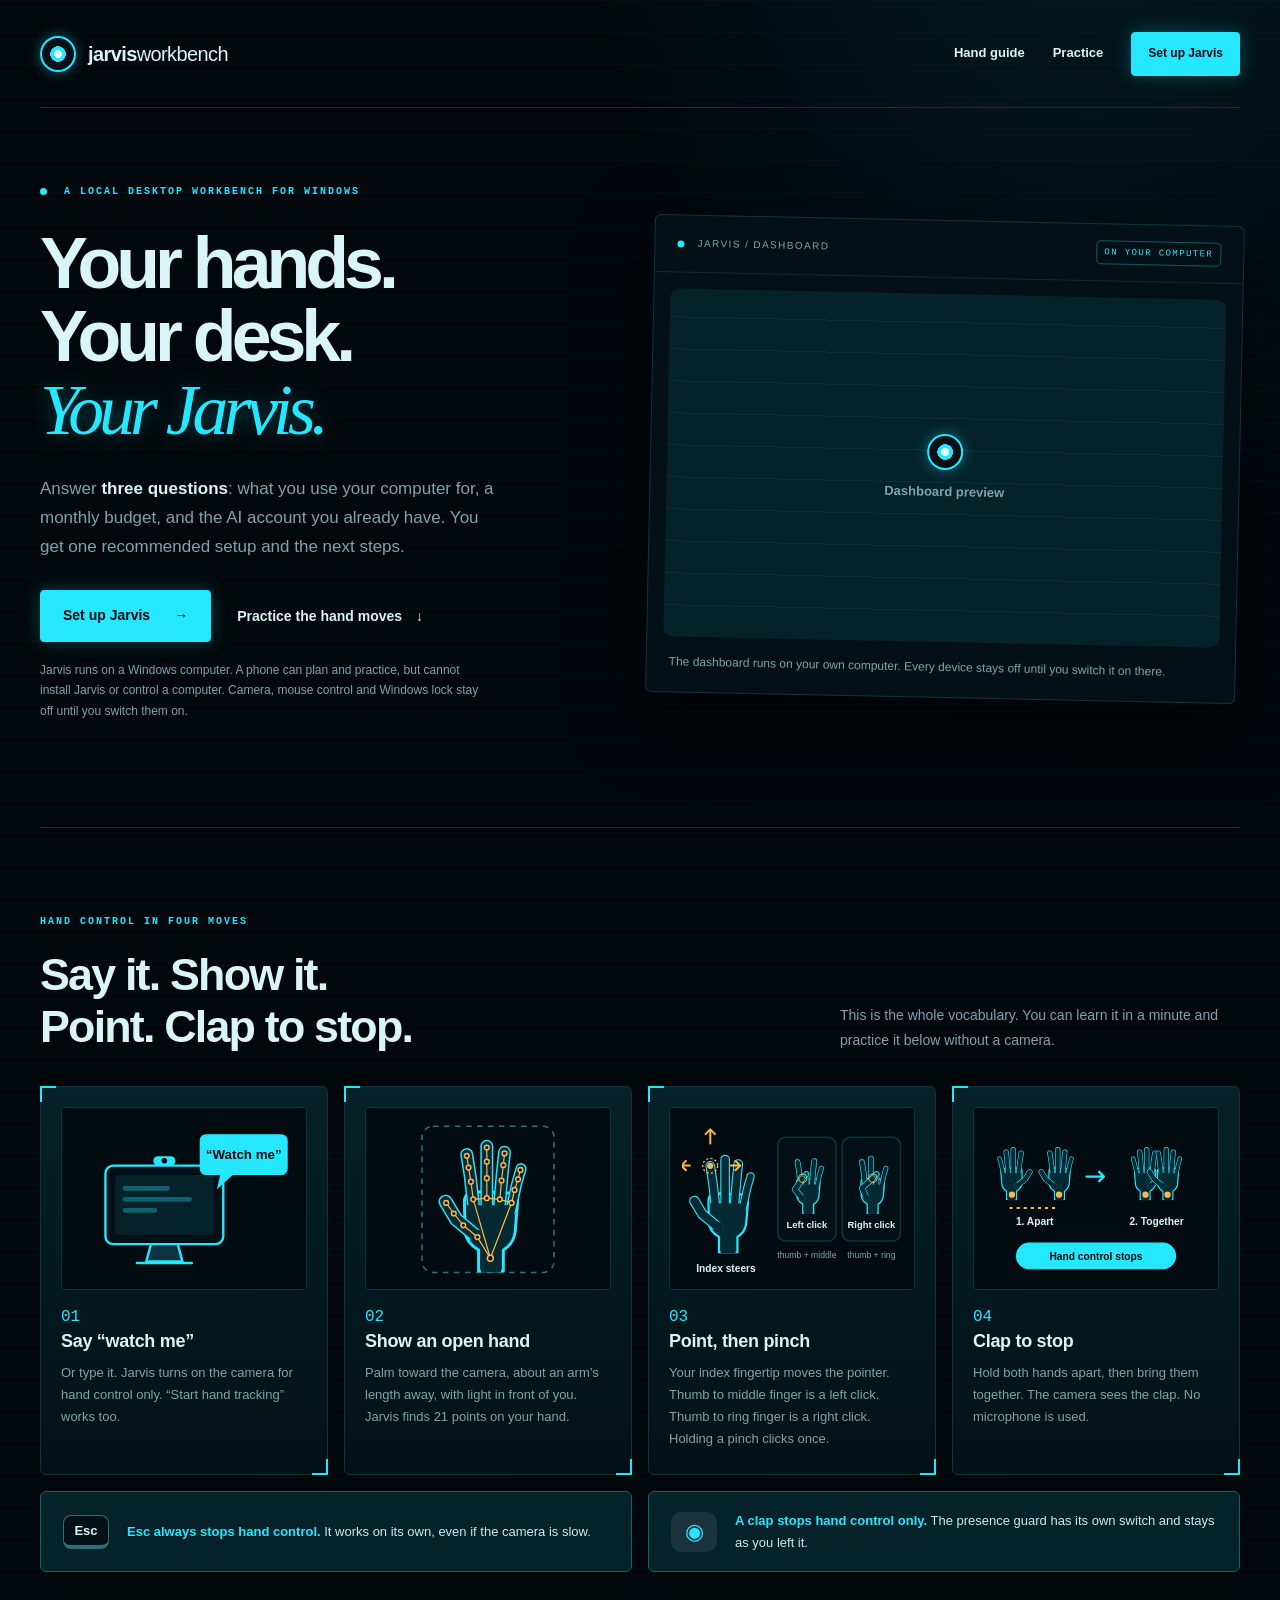
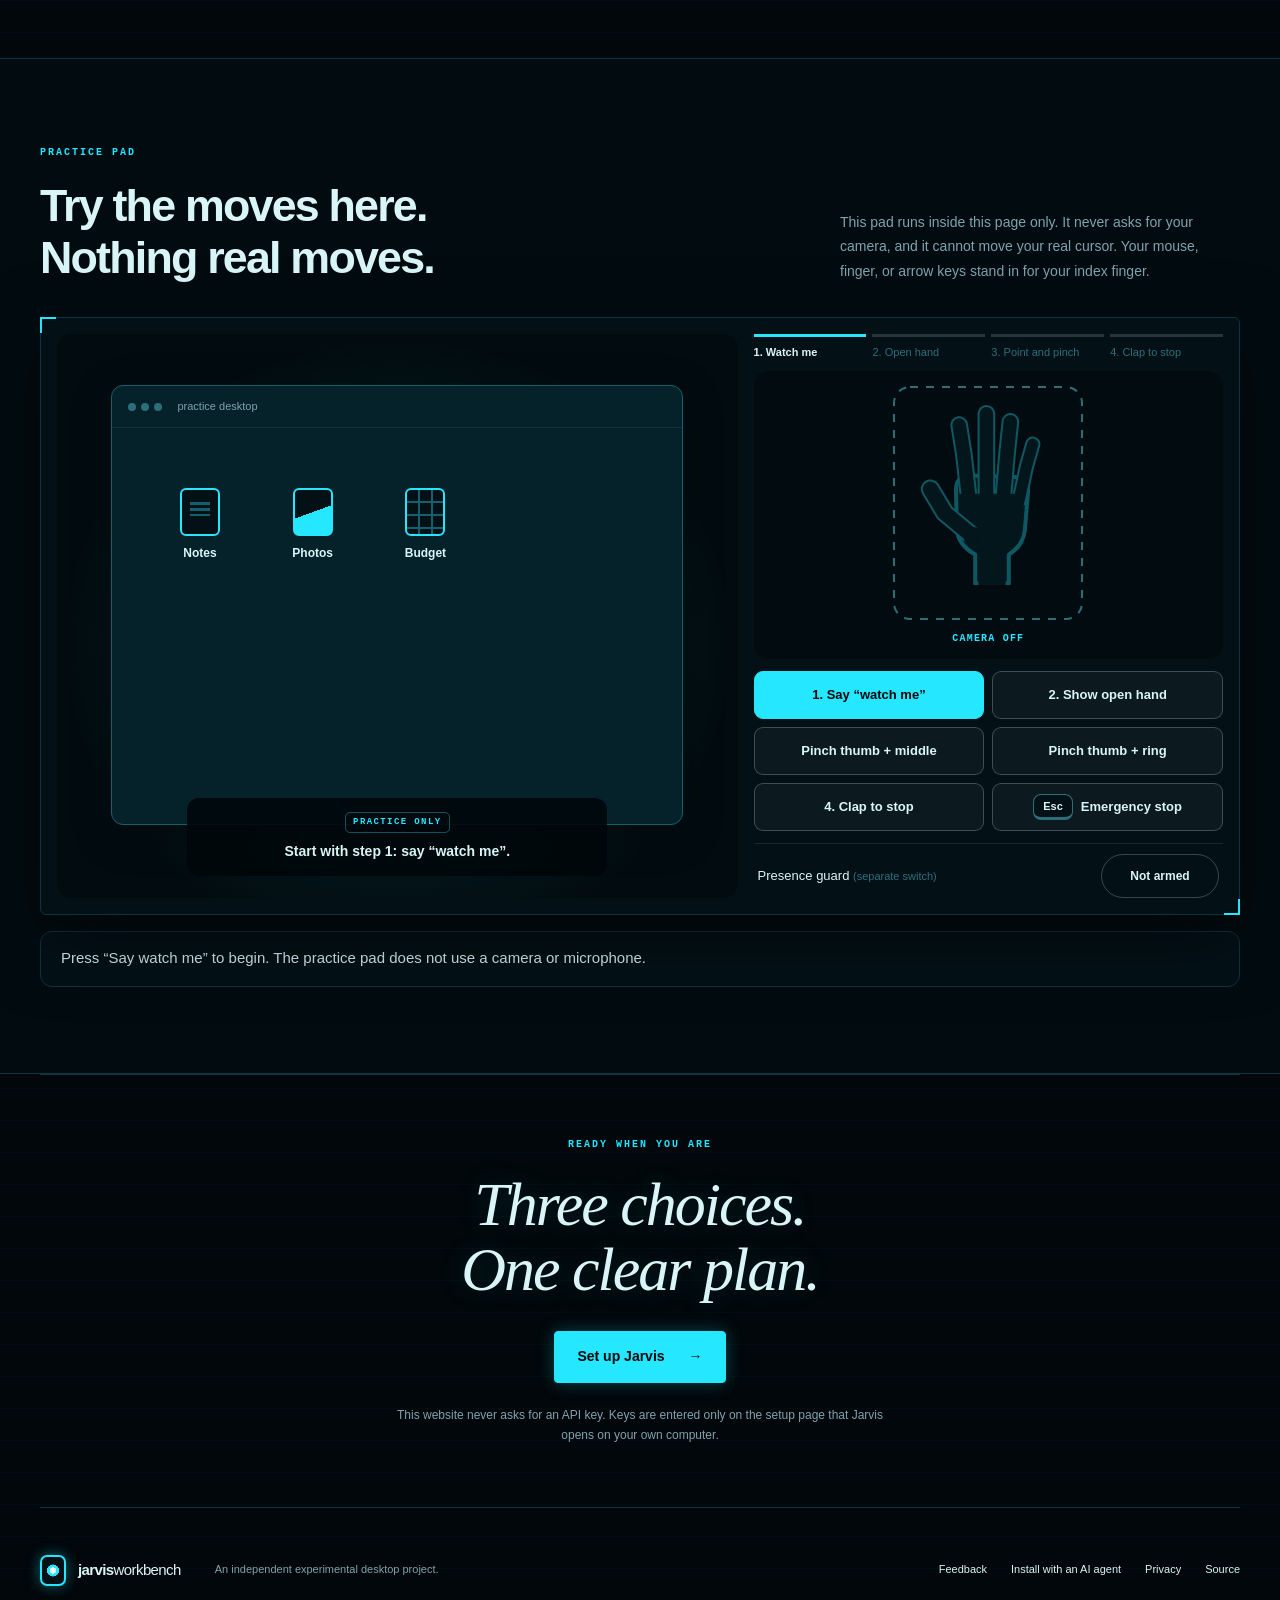
==== commit 954e7c78: "Add the Jarvis interface and a persistent paid-request allowance" ====
--- a/website/index.html
+++ b/website/index.html
@@ -1,7 +1,7 @@
 <!doctype html>
 <html lang="en">
 <head>
-  <meta charset="utf-8"><meta name="viewport" content="width=device-width,initial-scale=1">
+  <meta charset="utf-8"><meta name="viewport" content="width=device-width,initial-scale=1"><meta name="theme-color" content="#01070a">
   <meta name="description" content="Set up Jarvis on your Windows computer in three choices. See the four hand moves and practice them here first.">
   <meta http-equiv="Content-Security-Policy" content="default-src 'self'; script-src 'self'; style-src 'self'; img-src 'self' data:; connect-src 'self'; object-src 'none'; base-uri 'none'; form-action 'self'">
   <title>Get Jarvis Workbench | Your hands. Your desk.</title>
@@ -27,36 +27,36 @@
       <path id="g-thumb-ring" d="M82 180 64 140 104 104" fill="none" stroke-linecap="round" stroke-linejoin="round"/>
     </defs>
     <symbol id="g-hand-open" viewBox="0 0 200 240">
-      <use href="#g-palm" fill="#e9f4df" stroke="#234f3c" stroke-width="5" stroke-linejoin="round"/>
-      <use href="#g-pinky" stroke="#234f3c" stroke-width="19"/><use href="#g-pinky" stroke="#e9f4df" stroke-width="14"/><use href="#g-ring" stroke="#234f3c" stroke-width="22"/><use href="#g-ring" stroke="#e9f4df" stroke-width="17"/><use href="#g-middle" stroke="#234f3c" stroke-width="22"/><use href="#g-middle" stroke="#e9f4df" stroke-width="17"/><use href="#g-index" stroke="#234f3c" stroke-width="22"/><use href="#g-index" stroke="#e9f4df" stroke-width="17"/>
-      <use href="#g-cover" fill="#e9f4df"/>
-      <use href="#g-thumb" stroke="#234f3c" stroke-width="24"/><use href="#g-thumb" stroke="#e9f4df" stroke-width="19"/><circle cx="82" cy="180" r="12.5" fill="#e9f4df"/>
+      <use href="#g-palm" fill="#052a33" stroke="#25e7ff" stroke-width="5" stroke-linejoin="round"/>
+      <use href="#g-pinky" stroke="#25e7ff" stroke-width="19"/><use href="#g-pinky" stroke="#052a33" stroke-width="14"/><use href="#g-ring" stroke="#25e7ff" stroke-width="22"/><use href="#g-ring" stroke="#052a33" stroke-width="17"/><use href="#g-middle" stroke="#25e7ff" stroke-width="22"/><use href="#g-middle" stroke="#052a33" stroke-width="17"/><use href="#g-index" stroke="#25e7ff" stroke-width="22"/><use href="#g-index" stroke="#052a33" stroke-width="17"/>
+      <use href="#g-cover" fill="#052a33"/>
+      <use href="#g-thumb" stroke="#25e7ff" stroke-width="24"/><use href="#g-thumb" stroke="#052a33" stroke-width="19"/><circle cx="82" cy="180" r="12.5" fill="#052a33"/>
     </symbol>
     <symbol id="g-hand-left-click" viewBox="0 0 200 240">
-      <use href="#g-palm" fill="#e9f4df" stroke="#234f3c" stroke-width="5" stroke-linejoin="round"/>
-      <use href="#g-pinky" stroke="#234f3c" stroke-width="19"/><use href="#g-pinky" stroke="#e9f4df" stroke-width="14"/><use href="#g-ring" stroke="#234f3c" stroke-width="22"/><use href="#g-ring" stroke="#e9f4df" stroke-width="17"/><use href="#g-index" stroke="#234f3c" stroke-width="22"/><use href="#g-index" stroke="#e9f4df" stroke-width="17"/><use href="#g-middle-base" stroke="#234f3c" stroke-width="22"/><use href="#g-middle-base" stroke="#e9f4df" stroke-width="17"/>
-      <use href="#g-cover" fill="#e9f4df"/>
-      <use href="#g-middle-tip" stroke="#234f3c" stroke-width="22"/><use href="#g-middle-tip" stroke="#d2e9c2" stroke-width="17"/>
-      <use href="#g-thumb-middle" stroke="#234f3c" stroke-width="24"/><use href="#g-thumb-middle" stroke="#e9f4df" stroke-width="19"/><circle cx="82" cy="180" r="12.5" fill="#e9f4df"/>
-      <circle cx="84" cy="102" r="16" fill="none" stroke="#bd5f32" stroke-width="4"/>
+      <use href="#g-palm" fill="#052a33" stroke="#25e7ff" stroke-width="5" stroke-linejoin="round"/>
+      <use href="#g-pinky" stroke="#25e7ff" stroke-width="19"/><use href="#g-pinky" stroke="#052a33" stroke-width="14"/><use href="#g-ring" stroke="#25e7ff" stroke-width="22"/><use href="#g-ring" stroke="#052a33" stroke-width="17"/><use href="#g-index" stroke="#25e7ff" stroke-width="22"/><use href="#g-index" stroke="#052a33" stroke-width="17"/><use href="#g-middle-base" stroke="#25e7ff" stroke-width="22"/><use href="#g-middle-base" stroke="#052a33" stroke-width="17"/>
+      <use href="#g-cover" fill="#052a33"/>
+      <use href="#g-middle-tip" stroke="#25e7ff" stroke-width="22"/><use href="#g-middle-tip" stroke="#0b4a57" stroke-width="17"/>
+      <use href="#g-thumb-middle" stroke="#25e7ff" stroke-width="24"/><use href="#g-thumb-middle" stroke="#052a33" stroke-width="19"/><circle cx="82" cy="180" r="12.5" fill="#052a33"/>
+      <circle cx="84" cy="102" r="16" fill="none" stroke="#ffb84d" stroke-width="4"/>
     </symbol>
     <symbol id="g-hand-right-click" viewBox="0 0 200 240">
-      <use href="#g-palm" fill="#e9f4df" stroke="#234f3c" stroke-width="5" stroke-linejoin="round"/>
-      <use href="#g-pinky" stroke="#234f3c" stroke-width="19"/><use href="#g-pinky" stroke="#e9f4df" stroke-width="14"/><use href="#g-middle" stroke="#234f3c" stroke-width="22"/><use href="#g-middle" stroke="#e9f4df" stroke-width="17"/><use href="#g-index" stroke="#234f3c" stroke-width="22"/><use href="#g-index" stroke="#e9f4df" stroke-width="17"/><use href="#g-ring-base" stroke="#234f3c" stroke-width="22"/><use href="#g-ring-base" stroke="#e9f4df" stroke-width="17"/>
-      <use href="#g-cover" fill="#e9f4df"/>
-      <use href="#g-ring-tip" stroke="#234f3c" stroke-width="22"/><use href="#g-ring-tip" stroke="#d2e9c2" stroke-width="17"/>
-      <use href="#g-thumb-ring" stroke="#234f3c" stroke-width="24"/><use href="#g-thumb-ring" stroke="#e9f4df" stroke-width="19"/><circle cx="82" cy="180" r="12.5" fill="#e9f4df"/>
-      <circle cx="106" cy="102" r="16" fill="none" stroke="#bd5f32" stroke-width="4"/>
+      <use href="#g-palm" fill="#052a33" stroke="#25e7ff" stroke-width="5" stroke-linejoin="round"/>
+      <use href="#g-pinky" stroke="#25e7ff" stroke-width="19"/><use href="#g-pinky" stroke="#052a33" stroke-width="14"/><use href="#g-middle" stroke="#25e7ff" stroke-width="22"/><use href="#g-middle" stroke="#052a33" stroke-width="17"/><use href="#g-index" stroke="#25e7ff" stroke-width="22"/><use href="#g-index" stroke="#052a33" stroke-width="17"/><use href="#g-ring-base" stroke="#25e7ff" stroke-width="22"/><use href="#g-ring-base" stroke="#052a33" stroke-width="17"/>
+      <use href="#g-cover" fill="#052a33"/>
+      <use href="#g-ring-tip" stroke="#25e7ff" stroke-width="22"/><use href="#g-ring-tip" stroke="#0b4a57" stroke-width="17"/>
+      <use href="#g-thumb-ring" stroke="#25e7ff" stroke-width="24"/><use href="#g-thumb-ring" stroke="#052a33" stroke-width="19"/><circle cx="82" cy="180" r="12.5" fill="#052a33"/>
+      <circle cx="106" cy="102" r="16" fill="none" stroke="#ffb84d" stroke-width="4"/>
     </symbol>
     <symbol id="g-index-mark" viewBox="0 0 200 240">
-      <circle cx="64" cy="40" r="17" fill="none" stroke="#bd5f32" stroke-width="3" stroke-dasharray="5 5"/>
-      <circle cx="64" cy="40" r="7" fill="#bd5f32"/>
+      <circle cx="64" cy="40" r="17" fill="none" stroke="#ffb84d" stroke-width="3" stroke-dasharray="5 5"/>
+      <circle cx="64" cy="40" r="7" fill="#ffb84d"/>
     </symbol>
     <symbol id="g-landmarks" viewBox="0 0 200 240">
-      <g fill="none" stroke="#bd5f32" stroke-width="2" stroke-linecap="round" stroke-linejoin="round">
+      <g fill="none" stroke="#ffb84d" stroke-width="2" stroke-linecap="round" stroke-linejoin="round">
         <path d="M104 216 82 180 58 160 42 140 29 122M104 216 75 116 71 86 67 62 64 42M98 114 98 80 98 52 98 28M120 116 123 84 126 58 128 38M104 216 140 122 145 100 151 82 155 66M75 116 98 114 120 116 140 122"/>
       </g>
-      <g fill="#fffdfa" stroke="#bd5f32" stroke-width="2.5">
+      <g fill="#031117" stroke="#ffb84d" stroke-width="2.5">
         <circle cx="104" cy="216" r="5"/><circle cx="82" cy="180" r="4"/><circle cx="58" cy="160" r="4"/><circle cx="42" cy="140" r="4"/><circle cx="29" cy="122" r="4"/>
         <circle cx="75" cy="116" r="4"/><circle cx="71" cy="86" r="4"/><circle cx="67" cy="62" r="4"/><circle cx="64" cy="42" r="4"/>
         <circle cx="98" cy="114" r="4"/><circle cx="98" cy="80" r="4"/><circle cx="98" cy="52" r="4"/><circle cx="98" cy="28" r="4"/>
@@ -69,7 +69,7 @@
   <main id="main">
     <section class="hero wrap">
       <div class="hero-copy"><div class="eyebrow"><span class="live-dot"></span> A LOCAL DESKTOP WORKBENCH FOR WINDOWS</div><h1>Your hands.<br>Your desk.<br><em>Your Jarvis.</em></h1><p class="lead">Answer <strong>three questions</strong>: what you use your computer for, a monthly budget, and the AI account you already have. You get one recommended setup and the next steps.</p><div class="hero-actions"><a class="button primary" href="setup.html">Set up Jarvis <span aria-hidden="true">&rarr;</span></a><a class="text-link" href="#practice">Practice the hand moves <span aria-hidden="true">&darr;</span></a></div><p class="quiet">Jarvis runs on a Windows computer. A phone can plan and practice, but cannot install Jarvis or control a computer. Camera, mouse control and Windows lock stay off until you switch them on.</p></div>
-      <figure class="workbench shot" id="dashboard-shot"><div class="workbench-top"><span><span class="live-dot"></span> JARVIS / DASHBOARD</span><span class="chip">ON YOUR COMPUTER</span></div><div class="shot-frame"><img id="dashboard-img" src="dashboard-preview.png" width="1440" height="900" alt="Screenshot of the Jarvis dashboard running on a Windows computer." decoding="async"><div class="shot-missing" aria-hidden="true"><span class="brand-mark">J</span><span>Dashboard preview</span></div></div><figcaption>The dashboard runs on your own computer. Every device stays off until you switch it on there.</figcaption></figure>
+      <figure class="workbench shot" id="dashboard-shot"><div class="workbench-top"><span><span class="live-dot"></span> JARVIS / DASHBOARD</span><span class="chip">ON YOUR COMPUTER</span></div><div class="shot-frame"><img id="dashboard-img" src="dashboard-preview.png" width="1440" height="1000" alt="Screenshot of the Jarvis dashboard running on a Windows computer." decoding="async"><div class="shot-missing" aria-hidden="true"><span class="brand-mark">J</span><span>Dashboard preview</span></div></div><figcaption>The dashboard runs on your own computer. Every device stays off until you switch it on there.</figcaption></figure>
     </section>
     <section class="hands section wrap" id="hands" aria-labelledby="hands-title">
       <div class="section-heading"><div><p class="eyebrow">HAND CONTROL IN FOUR MOVES</p><h2 id="hands-title">Say it. Show it.<br>Point. Clap to stop.</h2></div><p class="heading-note">This is the whole vocabulary. You can learn it in a minute and practice it below without a camera.</p></div>
@@ -77,9 +77,9 @@
         <li class="gesture-card">
           <figure>
             <svg viewBox="0 0 280 200" role="img" aria-labelledby="gs1-t gs1-d"><title id="gs1-t">Step 1: say watch me</title><desc id="gs1-d">A computer screen with a webcam on top. A speech bubble says watch me.</desc>
-              <rect x="40" y="58" width="150" height="100" rx="10" fill="#fffdfa" stroke="#234f3c" stroke-width="3"/><rect x="52" y="70" width="126" height="76" rx="5" fill="#e9ede3"/><path d="M98 158h34l6 22h-46Z" fill="#d6ddd4" stroke="#234f3c" stroke-width="3" stroke-linejoin="round"/><path d="M80 182h70" stroke="#234f3c" stroke-width="3" stroke-linecap="round"/><rect x="101" y="46" width="28" height="12" rx="6" fill="#234f3c"/><circle cx="115" cy="52" r="3.5" fill="#c6f0b3"/>
-              <rect x="62" y="84" width="60" height="6" rx="3" fill="#c4cdb9"/><rect x="62" y="98" width="88" height="6" rx="3" fill="#c4cdb9"/><rect x="62" y="112" width="44" height="6" rx="3" fill="#c4cdb9"/>
-              <path d="M168 18h96a8 8 0 0 1 8 8v36a8 8 0 0 1-8 8h-62l-20 18 4-18h-18a8 8 0 0 1-8-8V26a8 8 0 0 1 8-8Z" fill="#234f3c"/><text x="216" y="50" text-anchor="middle" fill="#eff7ed" font-size="17" font-weight="700" font-family="Inter,Segoe UI,Arial,sans-serif">“Watch me”</text>
+              <rect x="40" y="58" width="150" height="100" rx="10" fill="#031117" stroke="#25e7ff" stroke-width="3"/><rect x="52" y="70" width="126" height="76" rx="5" fill="#05212a"/><path d="M98 158h34l6 22h-46Z" fill="#0c3440" stroke="#25e7ff" stroke-width="3" stroke-linejoin="round"/><path d="M80 182h70" stroke="#25e7ff" stroke-width="3" stroke-linecap="round"/><rect x="101" y="46" width="28" height="12" rx="6" fill="#25e7ff"/><circle cx="115" cy="52" r="3.5" fill="#01070a"/>
+              <rect x="62" y="84" width="60" height="6" rx="3" fill="#11606e"/><rect x="62" y="98" width="88" height="6" rx="3" fill="#11606e"/><rect x="62" y="112" width="44" height="6" rx="3" fill="#11606e"/>
+              <path d="M168 18h96a8 8 0 0 1 8 8v36a8 8 0 0 1-8 8h-62l-20 18 4-18h-18a8 8 0 0 1-8-8V26a8 8 0 0 1 8-8Z" fill="#25e7ff"/><text x="216" y="50" text-anchor="middle" fill="#01070a" font-size="17" font-weight="700" font-family="Inter,Segoe UI,Arial,sans-serif">“Watch me”</text>
             </svg>
           </figure>
           <span class="step-no">01</span><h3>Say “watch me”</h3><p>Or type it. Jarvis turns on the camera for hand control only. “Start hand tracking” works too.</p>
@@ -87,7 +87,7 @@
         <li class="gesture-card">
           <figure>
             <svg viewBox="0 0 280 200" role="img" aria-labelledby="gs2-t gs2-d"><title id="gs2-t">Step 2: show an open hand</title><desc id="gs2-d">An open hand with the palm facing the camera. Small dots mark the points the tracker finds on the wrist, palm, and each finger.</desc>
-              <rect x="56" y="8" width="168" height="186" rx="14" fill="none" stroke="#9fb197" stroke-width="2" stroke-dasharray="7 7"/>
+              <rect x="56" y="8" width="168" height="186" rx="14" fill="none" stroke="#2c6e7a" stroke-width="2" stroke-dasharray="7 7"/>
               <use href="#g-hand-open" x="65" y="14" width="150" height="180"/><use href="#g-landmarks" x="65" y="14" width="150" height="180"/>
             </svg>
           </figure>
@@ -97,14 +97,14 @@
           <figure>
             <svg viewBox="0 0 280 200" role="img" aria-labelledby="gs3-t gs3-d"><title id="gs3-t">Step 3: point to steer, pinch to click</title><desc id="gs3-d">Your index fingertip steers the pointer. Touching thumb to middle fingertip is a left click. Touching thumb to ring fingertip is a right click.</desc>
               <use href="#g-hand-open" x="0" y="36" width="112" height="134"/><use href="#g-index-mark" x="0" y="36" width="112" height="134"/>
-              <g fill="none" stroke="#bd5f32" stroke-width="2.5" stroke-linecap="round" stroke-linejoin="round"><path d="M36 30V12M30 18l6-6 6 6M10 58H0M5 52l-6 6 6 6M62 58h12M68 52l6 6-6 6"/></g>
-              <text x="56" y="194" text-anchor="middle" fill="#162722" font-size="13" font-weight="700" font-family="Inter,Segoe UI,Arial,sans-serif">Index steers</text>
-              <rect x="122" y="22" width="74" height="132" rx="10" fill="#fffdfa" stroke="#d6ddd4" stroke-width="2"/><use href="#g-hand-left-click" x="126" y="40" width="66" height="80"/>
-              <text x="159" y="138" text-anchor="middle" fill="#162722" font-size="12" font-weight="700" font-family="Inter,Segoe UI,Arial,sans-serif">Left click</text>
-              <rect x="204" y="22" width="74" height="132" rx="10" fill="#fffdfa" stroke="#d6ddd4" stroke-width="2"/><use href="#g-hand-right-click" x="208" y="40" width="66" height="80"/>
-              <text x="241" y="138" text-anchor="middle" fill="#162722" font-size="12" font-weight="700" font-family="Inter,Segoe UI,Arial,sans-serif">Right click</text>
-              <text x="159" y="176" text-anchor="middle" fill="#5a6c64" font-size="11" font-family="Inter,Segoe UI,Arial,sans-serif">thumb + middle</text>
-              <text x="241" y="176" text-anchor="middle" fill="#5a6c64" font-size="11" font-family="Inter,Segoe UI,Arial,sans-serif">thumb + ring</text>
+              <g fill="none" stroke="#ffb84d" stroke-width="2.5" stroke-linecap="round" stroke-linejoin="round"><path d="M36 30V12M30 18l6-6 6 6M10 58H0M5 52l-6 6 6 6M62 58h12M68 52l6 6-6 6"/></g>
+              <text x="56" y="194" text-anchor="middle" fill="#d9f5f8" font-size="13" font-weight="700" font-family="Inter,Segoe UI,Arial,sans-serif">Index steers</text>
+              <rect x="122" y="22" width="74" height="132" rx="10" fill="#031117" stroke="#0c3440" stroke-width="2"/><use href="#g-hand-left-click" x="126" y="40" width="66" height="80"/>
+              <text x="159" y="138" text-anchor="middle" fill="#d9f5f8" font-size="12" font-weight="700" font-family="Inter,Segoe UI,Arial,sans-serif">Left click</text>
+              <rect x="204" y="22" width="74" height="132" rx="10" fill="#031117" stroke="#0c3440" stroke-width="2"/><use href="#g-hand-right-click" x="208" y="40" width="66" height="80"/>
+              <text x="241" y="138" text-anchor="middle" fill="#d9f5f8" font-size="12" font-weight="700" font-family="Inter,Segoe UI,Arial,sans-serif">Right click</text>
+              <text x="159" y="176" text-anchor="middle" fill="#7fa3ad" font-size="11" font-family="Inter,Segoe UI,Arial,sans-serif">thumb + middle</text>
+              <text x="241" y="176" text-anchor="middle" fill="#7fa3ad" font-size="11" font-family="Inter,Segoe UI,Arial,sans-serif">thumb + ring</text>
             </svg>
           </figure>
           <span class="step-no">03</span><h3>Point, then pinch</h3><p>Your index fingertip moves the pointer. Thumb to middle finger is a left click. Thumb to ring finger is a right click. Holding a pinch clicks once.</p>
@@ -113,13 +113,13 @@
           <figure>
             <svg viewBox="0 0 280 200" role="img" aria-labelledby="gs4-t gs4-d"><title id="gs4-t">Step 4: clap to stop</title><desc id="gs4-d">First two open hands are held apart. Then the hands come together until the wrists nearly touch. Hand control stops.</desc>
               <g transform="translate(64 30) scale(-1 1)"><use href="#g-hand-open" width="60" height="72"/></g><use href="#g-hand-open" x="62" y="30" width="60" height="72"/>
-              <path d="M30 112h62" stroke="#bd5f32" stroke-width="2.5" stroke-dasharray="4 5"/><circle cx="33" cy="95" r="4" fill="#bd5f32"/><circle cx="93" cy="95" r="4" fill="#bd5f32"/>
-              <text x="62" y="134" text-anchor="middle" fill="#162722" font-size="13" font-weight="700" font-family="Inter,Segoe UI,Arial,sans-serif">1. Apart</text>
-              <path d="M128 72h22M144 66l6 6-6 6" fill="none" stroke="#234f3c" stroke-width="3" stroke-linecap="round" stroke-linejoin="round"/>
+              <path d="M30 112h62" stroke="#ffb84d" stroke-width="2.5" stroke-dasharray="4 5"/><circle cx="33" cy="95" r="4" fill="#ffb84d"/><circle cx="93" cy="95" r="4" fill="#ffb84d"/>
+              <text x="62" y="134" text-anchor="middle" fill="#d9f5f8" font-size="13" font-weight="700" font-family="Inter,Segoe UI,Arial,sans-serif">1. Apart</text>
+              <path d="M128 72h22M144 66l6 6-6 6" fill="none" stroke="#25e7ff" stroke-width="3" stroke-linecap="round" stroke-linejoin="round"/>
               <g transform="translate(234 30) scale(-1 1)"><use href="#g-hand-open" width="60" height="72"/></g><use href="#g-hand-open" x="200" y="30" width="60" height="72"/>
-              <circle cx="203" cy="95" r="4" fill="#bd5f32"/><circle cx="231" cy="95" r="4" fill="#bd5f32"/>
-              <text x="217" y="134" text-anchor="middle" fill="#162722" font-size="13" font-weight="700" font-family="Inter,Segoe UI,Arial,sans-serif">2. Together</text>
-              <rect x="38" y="156" width="204" height="34" rx="17" fill="#234f3c"/><text x="140" y="178" text-anchor="middle" fill="#c6f0b3" font-size="13" font-weight="700" font-family="Inter,Segoe UI,Arial,sans-serif">Hand control stops</text>
+              <circle cx="203" cy="95" r="4" fill="#ffb84d"/><circle cx="231" cy="95" r="4" fill="#ffb84d"/>
+              <text x="217" y="134" text-anchor="middle" fill="#d9f5f8" font-size="13" font-weight="700" font-family="Inter,Segoe UI,Arial,sans-serif">2. Together</text>
+              <rect x="38" y="156" width="204" height="34" rx="17" fill="#25e7ff"/><text x="140" y="178" text-anchor="middle" fill="#01070a" font-size="13" font-weight="700" font-family="Inter,Segoe UI,Arial,sans-serif">Hand control stops</text>
             </svg>
           </figure>
           <span class="step-no">04</span><h3>Clap to stop</h3><p>Hold both hands apart, then bring them together. The camera sees the clap. No microphone is used.</p>
@@ -150,7 +150,7 @@
             </ol>
             <div class="pad-hand" id="pad-hand-box">
               <svg viewBox="0 0 200 240" role="img" aria-labelledby="pad-hand-title" id="pad-hand-svg"><title id="pad-hand-title">Practice hand: waiting</title>
-                <rect x="6" y="4" width="188" height="232" rx="16" fill="none" stroke="#5f7f6c" stroke-width="2" stroke-dasharray="8 8"/>
+                <rect x="6" y="4" width="188" height="232" rx="16" fill="none" stroke="#2c6e7a" stroke-width="2" stroke-dasharray="8 8"/>
                 <g class="pad-one" id="pad-one"><use id="pad-hand-use" href="#g-hand-open" x="20" y="10" width="160" height="192"/><use class="pad-mark" href="#g-index-mark" x="20" y="10" width="160" height="192"/></g>
                 <g class="pad-clap" id="pad-clap"><g class="clap-l"><g transform="translate(124 60) scale(-1 1)"><use href="#g-hand-open" width="90" height="108"/></g></g><g class="clap-r"><use href="#g-hand-open" x="76" y="60" width="90" height="108"/></g></g>
               </svg>
--- a/website/site.css
+++ b/website/site.css
@@ -1,5 +1,5 @@
 @charset "UTF-8";
-:root{color-scheme:light;--paper:#f5f5ef;--ink:#162722;--muted:#5a6c64;--line:#d6ddd4;--green:#234f3c;--mint:#c6f0b3;--orange:#bd5f32;--radius:22px;font-family:Inter,"Segoe UI",Arial,sans-serif;font-size:16px;line-height:1.6;color:var(--ink);background:var(--paper)}
+:root{color-scheme:dark;--paper:#01070a;--ink:#d9f5f8;--muted:#7fa3ad;--line:#0c3440;--green:#25e7ff;--mint:#25e7ff;--orange:#ffb84d;--radius:22px;font-family:Inter,"Segoe UI",Arial,sans-serif;font-size:16px;line-height:1.6;color:var(--ink);background:var(--paper)}
 *{box-sizing:border-box}
 html{scroll-behavior:smooth;scroll-padding-top:30px}
 body{margin:0;overflow-x:hidden}
@@ -9,7 +9,7 @@
 a:hover{text-decoration:underline}
 button{font:inherit;cursor:pointer}
 a:focus-visible,button:focus-visible,summary:focus-visible,.pad-stage:focus-visible{outline:3px solid var(--orange);outline-offset:5px}
-kbd{display:inline-grid;place-items:center;min-width:46px;height:34px;padding:0 9px;border:1px solid #9fb197;border-bottom-width:4px;border-radius:8px;background:#fffdfa;color:var(--ink);font:700 13px Inter,"Segoe UI",Arial,sans-serif}
+kbd{display:inline-grid;place-items:center;min-width:46px;height:34px;padding:0 9px;border:1px solid #2c6e7a;border-bottom-width:4px;border-radius:8px;background:#031117;color:var(--ink);font:700 13px Inter,"Segoe UI",Arial,sans-serif}
 .sprite{position:absolute;width:0;height:0;overflow:hidden}
 .wrap{width:min(1224px,calc(100% - 80px));margin-inline:auto}
 .skip{position:absolute;left:20px;top:12px;transform:translateY(-200%);background:white;padding:12px 18px;z-index:100}
@@ -22,14 +22,14 @@
 .nav nav{display:flex;align-items:center;gap:28px;font-size:13px;font-weight:600}
 .nav nav>a:not(.button){display:inline-flex;align-items:center;min-height:44px}
 .button{display:inline-flex;align-items:center;justify-content:center;gap:24px;min-height:52px;padding:12px 22px;border:1px solid var(--ink);border-radius:10px;font-weight:650;font-size:14px;line-height:1.4;background:transparent}
-.button:hover{background:#e9ede3;text-decoration:none}
+.button:hover{background:#020c10;text-decoration:none}
 .button.small{min-height:44px;padding:11px 16px;font-size:12px}
-.button.primary{background:var(--ink);color:#eff7ed}
+.button.primary{background:var(--ink);color:#d9f5f8}
 .button.primary:hover{background:var(--green)}
 .text-link{display:inline-flex;gap:14px;align-items:center;min-height:44px;font-size:14px;font-weight:600}
 .quiet{font-size:12px;color:var(--muted);max-width:440px;line-height:1.7}
 .eyebrow{font-size:10px;font-weight:700;letter-spacing:2px;line-height:1.5;margin:0 0 20px}
-.live-dot{display:inline-block;width:7px;height:7px;border-radius:50%;background:#8dbd72;margin-right:9px;vertical-align:middle}
+.live-dot{display:inline-block;width:7px;height:7px;border-radius:50%;background:#25e7ff;margin-right:9px;vertical-align:middle}
 .hero{display:grid;grid-template-columns:1fr 1.08fr;gap:64px;padding-block:76px 94px;align-items:center}
 .hero h1{font-size:clamp(52px,5.6vw,82px);line-height:1.02;letter-spacing:-5px;font-weight:600;margin:28px 0 28px}
 .hero h1 em{font-family:Georgia,"Times New Roman",serif;font-weight:500;color:var(--green)}
@@ -38,15 +38,15 @@
 .hero-actions{display:flex;align-items:center;gap:26px;margin-bottom:18px}
 
 /* Dashboard screenshot frame */
-.workbench{background:var(--ink);border-radius:var(--radius);color:#e2eee2;box-shadow:0 24px 70px #1627221a;overflow:hidden;border:1px solid #263d32}
-.workbench-top{display:flex;align-items:center;justify-content:space-between;gap:12px;font-size:10px;letter-spacing:1.4px;color:#bfd0c2;padding:16px 22px;border-bottom:1px solid #ffffff16}
-.chip{font-size:9px;border:1px solid #8dbd7255;border-radius:5px;color:var(--mint);padding:4px 7px}
+.workbench{background:var(--ink);border-radius:var(--radius);color:#d9f5f8;box-shadow:0 24px 70px #00000088;overflow:hidden;border:1px solid #0c3440}
+.workbench-top{display:flex;align-items:center;justify-content:space-between;gap:12px;font-size:10px;letter-spacing:1.4px;color:#7fa3ad;padding:16px 22px;border-bottom:1px solid #ffffff16}
+.chip{font-size:9px;border:1px solid #25e7ff55;border-radius:5px;color:var(--mint);padding:4px 7px}
 .shot{margin:0;transform:rotate(1.2deg)}
-.shot-frame{position:relative;aspect-ratio:16/10;margin:16px 16px 0;border-radius:10px;overflow:hidden;background:#ecf0df}
+.shot-frame{position:relative;aspect-ratio:16/10;margin:16px 16px 0;border-radius:10px;overflow:hidden;background:#05212a}
 .shot-frame img{display:block;width:100%;height:100%;object-fit:cover;object-position:top left;position:relative;z-index:1}
-.shot-missing{position:absolute;inset:0;display:grid;place-content:center;justify-items:center;gap:12px;color:var(--muted);font-size:13px;font-weight:600;background:repeating-linear-gradient(0deg,transparent 0 31px,#dfe5d6 31px 32px),#ecf0df}
+.shot-missing{position:absolute;inset:0;display:grid;place-content:center;justify-items:center;gap:12px;color:var(--muted);font-size:13px;font-weight:600;background:repeating-linear-gradient(0deg,transparent 0 31px,#073039 31px 32px),#05212a}
 .shot.missing img{visibility:hidden}
-.shot figcaption{font-size:12px;line-height:1.6;color:#b9c9bc;padding:16px 22px 20px}
+.shot figcaption{font-size:12px;line-height:1.6;color:#7fa3ad;padding:16px 22px 20px}
 
 /* Sections */
 .section{padding-block:86px}
@@ -58,56 +58,56 @@
 /* Four-move guide */
 .hands{border-top:1px solid var(--line)}
 .gesture-steps{list-style:none;margin:0;padding:0;display:grid;grid-template-columns:repeat(4,1fr);gap:16px}
-.gesture-card{background:#fffdfa;border:1px solid #dcded2;border-radius:16px;padding:20px 20px 24px;display:flex;flex-direction:column}
-.gesture-card figure{margin:0 0 18px;background:#eef1e8;border-radius:12px;padding:12px}
+.gesture-card{background:#031117;border:1px solid #0c3440;border-radius:16px;padding:20px 20px 24px;display:flex;flex-direction:column}
+.gesture-card figure{margin:0 0 18px;background:#020c10;border-radius:12px;padding:12px}
 .gesture-card svg{display:block;width:100%;height:auto}
-.step-no{font:italic 22px Georgia,serif;color:#6e8265}
+.step-no{font:italic 22px Georgia,serif;color:#5fb9c6}
 .gesture-card h3{font-size:18px;line-height:1.3;letter-spacing:-.3px;margin:4px 0 8px;font-weight:620}
 .gesture-card p{font-size:13px;line-height:1.7;color:var(--muted);margin:0}
 .stop-strip{display:grid;grid-template-columns:1fr 1fr;gap:16px;margin-top:16px}
-.stop-strip>div{display:flex;align-items:center;gap:18px;padding:18px 22px;border-radius:14px;background:var(--green);color:#e3efdd}
+.stop-strip>div{display:flex;align-items:center;gap:18px;padding:18px 22px;border-radius:14px;background:var(--green);color:#c4eef3}
 .stop-strip p{margin:0;font-size:13px;line-height:1.65}
-.stop-strip strong{color:#fff}
+.stop-strip strong{color:#d9f5f8}
 .guard-icon{display:grid;place-items:center;min-width:46px;height:40px;border-radius:10px;background:#ffffff14;color:var(--mint);font-size:22px}
 
 /* Practice pad */
-.practice{background:#e9ede3}
-.pad{display:grid;grid-template-columns:1.45fr 1fr;gap:16px;background:var(--ink);border-radius:var(--radius);padding:16px;box-shadow:0 24px 70px #1627221a}
-.pad-stage{position:relative;min-height:440px;border-radius:14px;overflow:hidden;background:radial-gradient(ellipse at 50% 55%,#7a99712b,transparent 70%),#1d3229;touch-action:pan-y;cursor:default;user-select:none;-webkit-user-select:none}
+.practice{background:#020c10}
+.pad{display:grid;grid-template-columns:1.45fr 1fr;gap:16px;background:var(--ink);border-radius:var(--radius);padding:16px;box-shadow:0 24px 70px #00000088}
+.pad-stage{position:relative;min-height:440px;border-radius:14px;overflow:hidden;background:radial-gradient(ellipse at 50% 55%,#25e7ff22,transparent 70%),#020c10;touch-action:pan-y;cursor:default;user-select:none;-webkit-user-select:none}
 .pad-stage.tracking{touch-action:none;cursor:none}
-.pad-window{position:absolute;left:8%;top:9%;width:84%;height:78%;background:#ecf0df;border:1px solid #0e1d17;border-radius:12px;box-shadow:0 10px 40px #0004;color:var(--ink)}
-.window-bar{display:flex;align-items:center;gap:5px;padding:12px 16px;border-bottom:1px solid #d6ddd4;font-size:11px;color:var(--muted)}
-.window-bar i{width:8px;height:8px;background:#b7c3ad;border-radius:50%}
+.pad-window{position:absolute;left:8%;top:9%;width:84%;height:78%;background:#05212a;border:1px solid #11606e;border-radius:12px;box-shadow:0 10px 40px #0004;color:var(--ink)}
+.window-bar{display:flex;align-items:center;gap:5px;padding:12px 16px;border-bottom:1px solid #0c3440;font-size:11px;color:var(--muted)}
+.window-bar i{width:8px;height:8px;background:#2c6e7a;border-radius:50%}
 .window-bar span{margin-left:10px}
 .pad-targets{display:flex;flex-wrap:wrap;gap:6% ;padding:8% 8%}
 .pad-target{display:grid;justify-items:center;gap:8px;width:84px;padding:12px 6px;border-radius:10px;font-size:12px;font-weight:600;border:2px solid transparent;transition:background .15s,border-color .15s}
-.pad-target.hover{background:#dfe8d2}
-.pad-target.selected{background:#d2e9c2;border-color:var(--green)}
-.pad-target.opened{background:var(--green);color:#eff7ed;border-color:var(--green)}
-.t-icon{display:block;width:40px;height:48px;border-radius:6px;border:2px solid var(--green);background:#fffdfa;position:relative}
-.t-note::after{content:"";position:absolute;left:8px;right:8px;top:12px;height:14px;background:repeating-linear-gradient(#c4cdb9 0 3px,transparent 3px 6px)}
-.t-photo{background:linear-gradient(160deg,#fffdfa 50%,#c6f0b3 50%)}
-.t-sheet{background:repeating-linear-gradient(90deg,transparent 0 11px,#c4cdb9 11px 13px),repeating-linear-gradient(#fffdfa 0 11px,#c4cdb9 11px 13px)}
-.pad-menu{position:absolute;z-index:3;display:grid;min-width:130px;padding:6px;border-radius:8px;background:#fffdfa;border:1px solid #c4cdb9;box-shadow:0 8px 24px #16272233;font-size:12px}
+.pad-target.hover{background:#073039}
+.pad-target.selected{background:#0b4a57;border-color:var(--green)}
+.pad-target.opened{background:var(--green);color:#d9f5f8;border-color:var(--green)}
+.t-icon{display:block;width:40px;height:48px;border-radius:6px;border:2px solid var(--green);background:#031117;position:relative}
+.t-note::after{content:"";position:absolute;left:8px;right:8px;top:12px;height:14px;background:repeating-linear-gradient(#11606e 0 3px,transparent 3px 6px)}
+.t-photo{background:linear-gradient(160deg,#031117 50%,#25e7ff 50%)}
+.t-sheet{background:repeating-linear-gradient(90deg,transparent 0 11px,#11606e 11px 13px),repeating-linear-gradient(#031117 0 11px,#11606e 11px 13px)}
+.pad-menu{position:absolute;z-index:3;display:grid;min-width:130px;padding:6px;border-radius:8px;background:#031117;border:1px solid #11606e;box-shadow:0 8px 24px #00000099;font-size:12px}
 .pad-menu[hidden]{display:none}
 .pad-menu span{padding:7px 10px;border-radius:5px}
-.pad-menu span:first-child{background:#e9ede3;font-weight:600}
-.pad-pointer{position:absolute;z-index:4;left:50%;top:50%;width:26px;height:34px;margin:-2px 0 0 -3px;fill:var(--orange);stroke:#fff;stroke-width:1.5;filter:drop-shadow(0 2px 2px #0005);opacity:0;transition:opacity .2s,transform .15s;pointer-events:none}
+.pad-menu span:first-child{background:#020c10;font-weight:600}
+.pad-pointer{position:absolute;z-index:4;left:50%;top:50%;width:26px;height:34px;margin:-2px 0 0 -3px;fill:var(--orange);stroke:#d9f5f8;stroke-width:1.5;filter:drop-shadow(0 2px 2px #0005);opacity:0;transition:opacity .2s,transform .15s;pointer-events:none}
 .pad-stage.tracking .pad-pointer{opacity:1}
 .pad-pointer.click{transform:scale(.78)}
-.pad-pointer.click-right{transform:scale(.78);fill:#527b3f}
+.pad-pointer.click-right{transform:scale(.78);fill:#ffb84d}
 .pad-stage.stopped .pad-pointer{opacity:.3}
-.pad-overlay{position:absolute;z-index:5;left:50%;bottom:22px;transform:translateX(-50%);width:min(92%,420px);display:grid;justify-items:center;gap:8px;text-align:center;padding:14px 18px;border-radius:12px;background:#162722e8;color:#eff7ed;font-size:14px;line-height:1.5;transition:opacity .2s}
+.pad-overlay{position:absolute;z-index:5;left:50%;bottom:22px;transform:translateX(-50%);width:min(92%,420px);display:grid;justify-items:center;gap:8px;text-align:center;padding:14px 18px;border-radius:12px;background:#01070ae8;color:#d9f5f8;font-size:14px;line-height:1.5;transition:opacity .2s}
 .pad-overlay strong{font-weight:600}
 .pad-stage.tracking .pad-overlay{opacity:0}
-.chip-light{font-size:9px;letter-spacing:1.4px;font-weight:700;color:var(--mint);border:1px solid #8dbd7255;border-radius:5px;padding:3px 7px}
-.pad-side{display:flex;flex-direction:column;gap:12px;color:#e2eee2}
+.chip-light{font-size:9px;letter-spacing:1.4px;font-weight:700;color:var(--mint);border:1px solid #25e7ff55;border-radius:5px;padding:3px 7px}
+.pad-side{display:flex;flex-direction:column;gap:12px;color:#d9f5f8}
 .pad-progress{list-style:none;margin:0;padding:0;display:grid;grid-template-columns:repeat(4,1fr);gap:6px;counter-reset:pad}
-.pad-progress li{counter-increment:pad;font-size:11px;line-height:1.3;color:#9fb197;border-top:3px solid #ffffff26;padding-top:8px}
+.pad-progress li{counter-increment:pad;font-size:11px;line-height:1.3;color:#2c6e7a;border-top:3px solid #ffffff26;padding-top:8px}
 .pad-progress li::before{content:counter(pad) ". "}
-.pad-progress li.done{color:#d6e9c7;border-color:#8dbd72}
-.pad-progress li[aria-current]{color:#fff;border-color:var(--mint);font-weight:700}
-.pad-hand{display:grid;justify-items:center;gap:8px;background:#1d3229;border-radius:14px;padding:12px}
+.pad-progress li.done{color:#a5f8ff;border-color:#25e7ff}
+.pad-progress li[aria-current]{color:#d9f5f8;border-color:var(--mint);font-weight:700}
+.pad-hand{display:grid;justify-items:center;gap:8px;background:#020c10;border-radius:14px;padding:12px}
 .pad-hand svg{width:100%;max-width:200px;height:auto;display:block}
 .pad-hand-label{font-size:10px;letter-spacing:1.2px;font-weight:700;color:var(--mint);text-align:center;text-transform:uppercase}
 .pad-one,.pad-clap{transition:opacity .2s}
@@ -123,15 +123,15 @@
 .pad-hand[data-clap="apart"] .clap-l{transform:translateX(-26px)}
 .pad-hand[data-clap="apart"] .clap-r{transform:translateX(26px)}
 .pad-buttons{display:grid;grid-template-columns:1fr 1fr;gap:8px}
-.pad-buttons button{min-height:48px;border:1px solid #ffffff38;background:#ffffff0a;border-radius:9px;color:#e2eee2;font-size:13px;font-weight:600;line-height:1.3;padding:8px 10px;display:inline-flex;align-items:center;justify-content:center;gap:8px;text-align:center}
+.pad-buttons button{min-height:48px;border:1px solid #ffffff38;background:#ffffff0a;border-radius:9px;color:#d9f5f8;font-size:13px;font-weight:600;line-height:1.3;padding:8px 10px;display:inline-flex;align-items:center;justify-content:center;gap:8px;text-align:center}
 .pad-buttons button:hover{background:#ffffff1c}
 .pad-buttons button.next{background:var(--mint);color:var(--ink);border-color:var(--mint)}
 .pad-buttons kbd{min-width:36px;height:26px;font-size:11px;border-bottom-width:3px}
 .pad-guard{display:flex;align-items:center;justify-content:space-between;gap:12px;padding:10px 4px 0;border-top:1px solid #ffffff16;font-size:13px}
-.pad-guard small{color:#9fb197;font-size:11px}
-.pad-guard button{min-height:44px;min-width:118px;border-radius:22px;border:1px solid #ffffff38;background:transparent;color:#e2eee2;font-size:12px;font-weight:700;padding:8px 14px}
-.pad-guard button[aria-pressed="true"]{background:var(--orange);border-color:var(--orange);color:#fff}
-.pad-status{margin:16px 0 0;min-height:56px;font-size:15px;line-height:1.6;padding:14px 20px;border-radius:12px;background:#fffdfa;border:1px solid #dcded2}
+.pad-guard small{color:#2c6e7a;font-size:11px}
+.pad-guard button{min-height:44px;min-width:118px;border-radius:22px;border:1px solid #ffffff38;background:transparent;color:#d9f5f8;font-size:12px;font-weight:700;padding:8px 14px}
+.pad-guard button[aria-pressed="true"]{background:var(--orange);border-color:var(--orange);color:#d9f5f8}
+.pad-status{margin:16px 0 0;min-height:56px;font-size:15px;line-height:1.6;padding:14px 20px;border-radius:12px;background:#031117;border:1px solid #0c3440}
 
 .final-cta{border-top:1px solid var(--line);border-bottom:1px solid var(--line);padding:62px 0;text-align:center}
 .final-cta .eyebrow{margin-bottom:20px}
@@ -153,3 +153,34 @@
 @media(max-width:1050px){.wrap{width:calc(100% - 48px)}.nav nav{gap:18px}.hero{gap:40px}.hero h1{letter-spacing:-3px;font-size:65px}.hero-actions{flex-wrap:wrap;gap:10px 20px}.pad{grid-template-columns:minmax(0,170px) 1fr;grid-template-areas:"progress progress" "stage stage" "hand guard" "buttons buttons"}.pad-side{display:contents}.pad-progress{grid-area:progress}.pad-stage{grid-area:stage;min-height:380px}.pad-hand{grid-area:hand}.pad-buttons{grid-area:buttons}.pad-guard{grid-area:guard;flex-direction:column;align-items:flex-start;justify-content:center;border-top:0;padding:0 4px}}
 @media(max-width:760px){.wrap{width:calc(100% - 40px)}.nav{height:82px}.nav .brand{font-size:17px}.nav .brand-mark{width:29px;height:35px;font-size:25px}.nav nav>a:not(.button){display:none}.button.small{padding:10px 12px;font-size:12px;gap:12px}.hero{grid-template-columns:1fr;padding-block:48px 60px;gap:36px}.hero h1{font-size:62px;letter-spacing:-3.5px;line-height:1.04;margin-block:22px}.hero .eyebrow{font-size:9px;letter-spacing:1.5px}.lead{font-size:15px;max-width:520px}.hero-actions{flex-wrap:wrap;gap:12px 22px}.hero-actions .button{font-size:13px;gap:20px;padding:12px 16px}.hero-actions .text-link{font-size:13px}.quiet{font-size:12px;max-width:340px}.shot{transform:none}.shot-frame{margin:12px 12px 0}.workbench-top{padding:14px 16px;font-size:9px}.shot figcaption{padding:14px 16px 18px}.section{padding-block:56px}.section h2{font-size:34px;letter-spacing:-1.5px}.section-heading{display:block}.section-heading .text-link,.section-heading .button,.heading-note{margin-top:16px}.gesture-steps{grid-template-columns:1fr}.stop-strip{grid-template-columns:1fr}.stop-strip>div{padding:16px 18px}.pad{padding:10px;gap:10px;border-radius:16px;grid-template-columns:minmax(0,130px) 1fr}.pad-hand{padding:8px}.pad-hand-label{font-size:9px;letter-spacing:.8px}.pad-stage{min-height:300px}.pad-targets{padding:6% 5%;gap:4%}.pad-target{width:72px;padding:8px 4px;font-size:11px}.t-icon{width:32px;height:40px}.pad-overlay{font-size:13px;bottom:12px;padding:10px 12px}.pad-progress li{font-size:10px}.pad-buttons button{font-size:12px;padding:8px 6px}.pad-status{font-size:14px;padding:12px 14px}.final-cta{padding-block:46px}.final-cta h2{font-size:52px}.final-cta .button{font-size:13px}footer{display:grid;grid-template-columns:1fr;gap:12px;padding-block:30px}footer>div{margin-left:0;font-size:12px;gap:25px}footer p{font-size:11px}.privacy{padding-block:45px}.privacy h1{font-size:43px}.privacy p{font-size:13px}}
 @media(prefers-reduced-motion:reduce){html{scroll-behavior:auto}*{transition:none!important;animation:none!important}}
+
+/* Midnight HUD skin. Everything above was remapped from the light palette; these rules fix places that used dark ink as a surface. */
+:root{--deep:#031117;--on-accent:#01070a;--line-2:#11606e;--mono:"Cascadia Mono",Consolas,monospace}
+body{background:radial-gradient(ellipse 60% 40% at 85% -10%,#06415066 0,transparent 70%),linear-gradient(#05212a33 1px,transparent 1px) 0 0/100% 32px,var(--paper)}
+.brand-mark{background:radial-gradient(circle,#e6fdff 0 18%,#25e7ff 19% 34%,var(--deep) 35%);color:transparent;border:2px solid var(--green);border-radius:50%;width:36px;height:36px;box-shadow:0 0 14px #25e7ff66}
+.button{border-color:var(--green);color:var(--green);border-radius:4px}
+.button:hover{background:#073039}
+.button.primary{background:var(--green);color:var(--on-accent);box-shadow:0 0 18px #25e7ff44}
+.button.primary:hover{background:#a5f8ff}
+.hero h1 em{color:var(--green);text-shadow:0 0 22px #25e7ff55}
+.eyebrow,.chip,.chip-light,.pad-hand-label,.step-no{font-family:var(--mono)}
+.eyebrow{color:var(--green)}
+.workbench,.pad{background:var(--deep);border:1px solid var(--line)}
+.gesture-card,.pad,.workbench,.stop-strip>div{position:relative;border-radius:6px}
+.gesture-card{background:linear-gradient(180deg,#05212a,#031117);border-color:var(--line)}
+.gesture-card::before,.gesture-card::after,.pad::before,.pad::after{content:"";position:absolute;width:14px;height:14px;border:2px solid var(--green);pointer-events:none}
+.gesture-card::before,.pad::before{left:-1px;top:-1px;border-right:0;border-bottom:0}
+.gesture-card::after,.pad::after{right:-1px;bottom:-1px;border-left:0;border-top:0}
+.gesture-card figure{border:1px solid var(--line);border-radius:4px}
+.step-no{font-style:normal;font-size:16px;color:var(--green)}
+.stop-strip>div{background:#05212a;border:1px solid var(--line-2);color:#c4eef3}
+.stop-strip strong{color:var(--green)}
+.practice{background:#020c10;border-block:1px solid var(--line)}
+.pad-target.opened{color:var(--on-accent)}
+.pad-buttons button.next{color:var(--on-accent)}
+.pad-pointer{stroke:#01070a}
+.pad-status,kbd{color:var(--ink)}
+.final-cta h2{color:var(--ink)}
+.final-cta h2,.privacy h1{text-shadow:0 0 30px #25e7ff33}
+.privacy p a,a:hover{color:var(--green)}
+@media(forced-colors:active){.gesture-card::before,.gesture-card::after,.pad::before,.pad::after{display:none}}
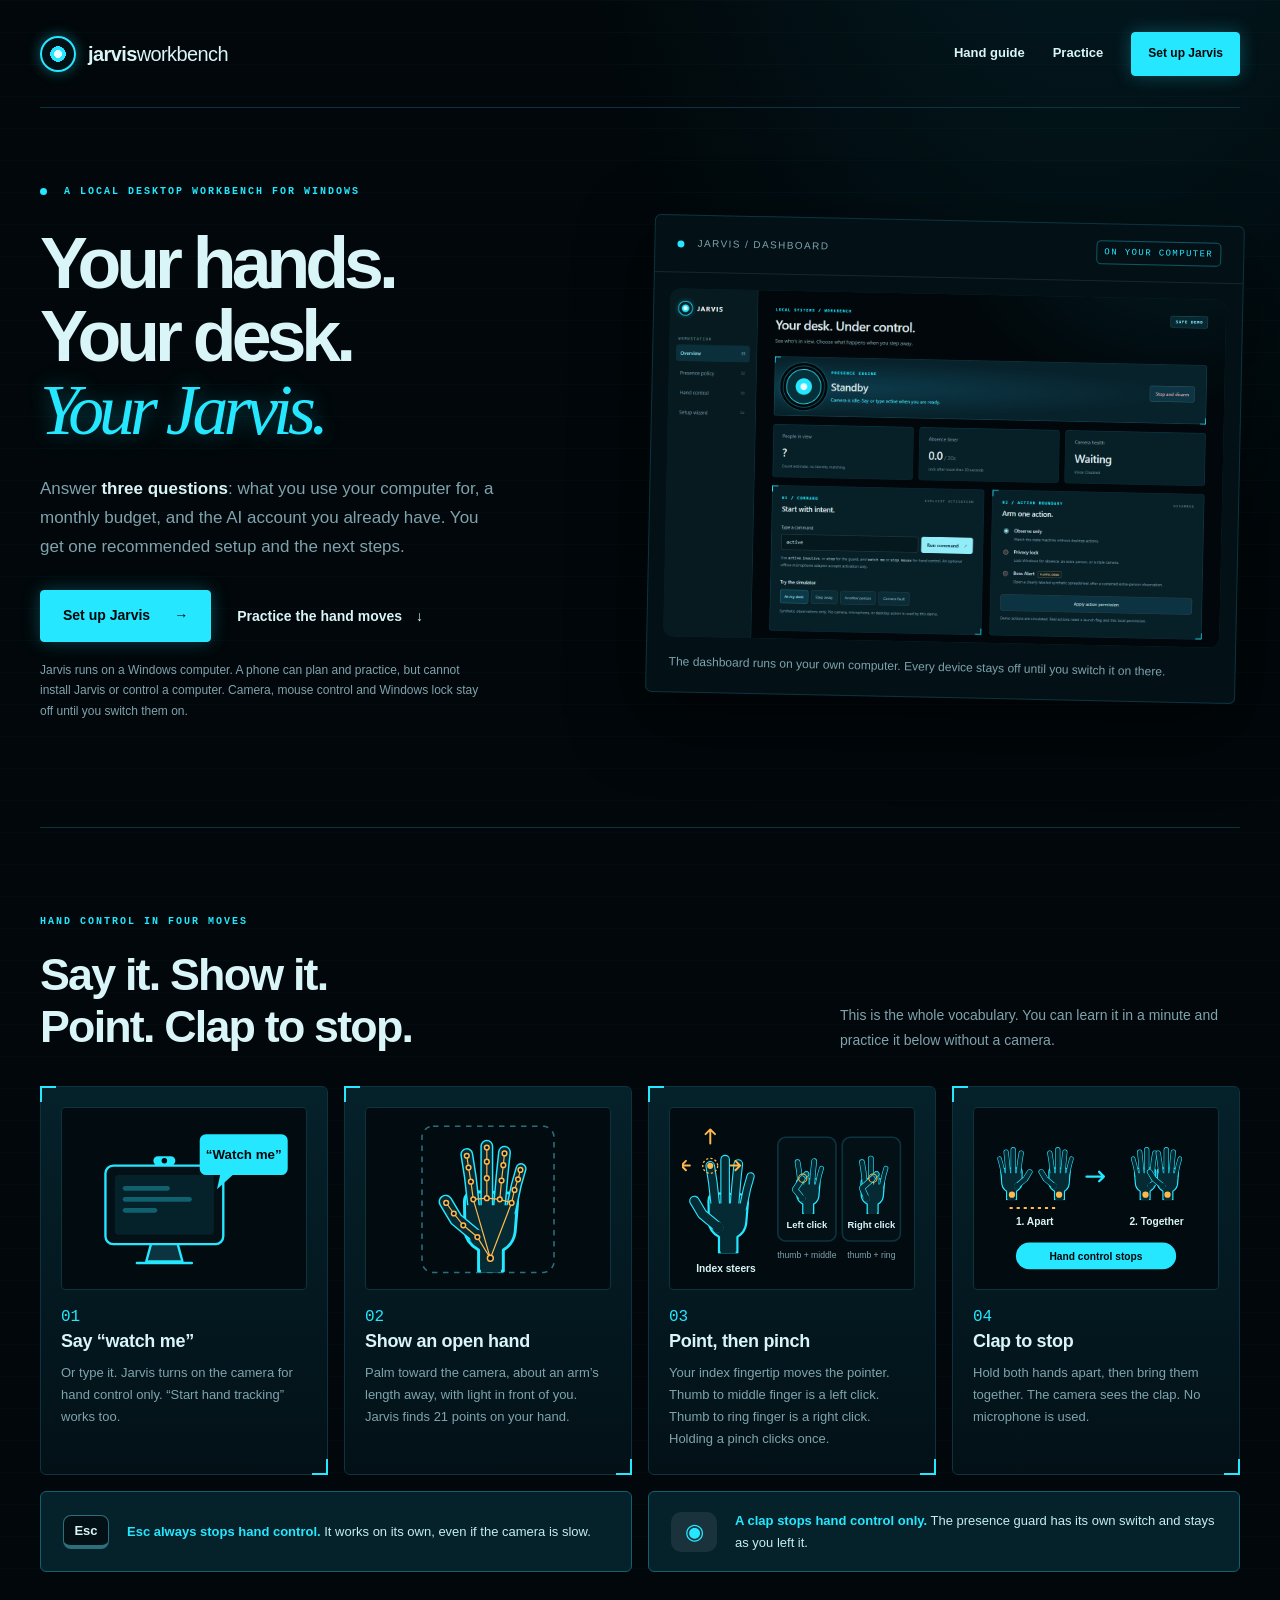
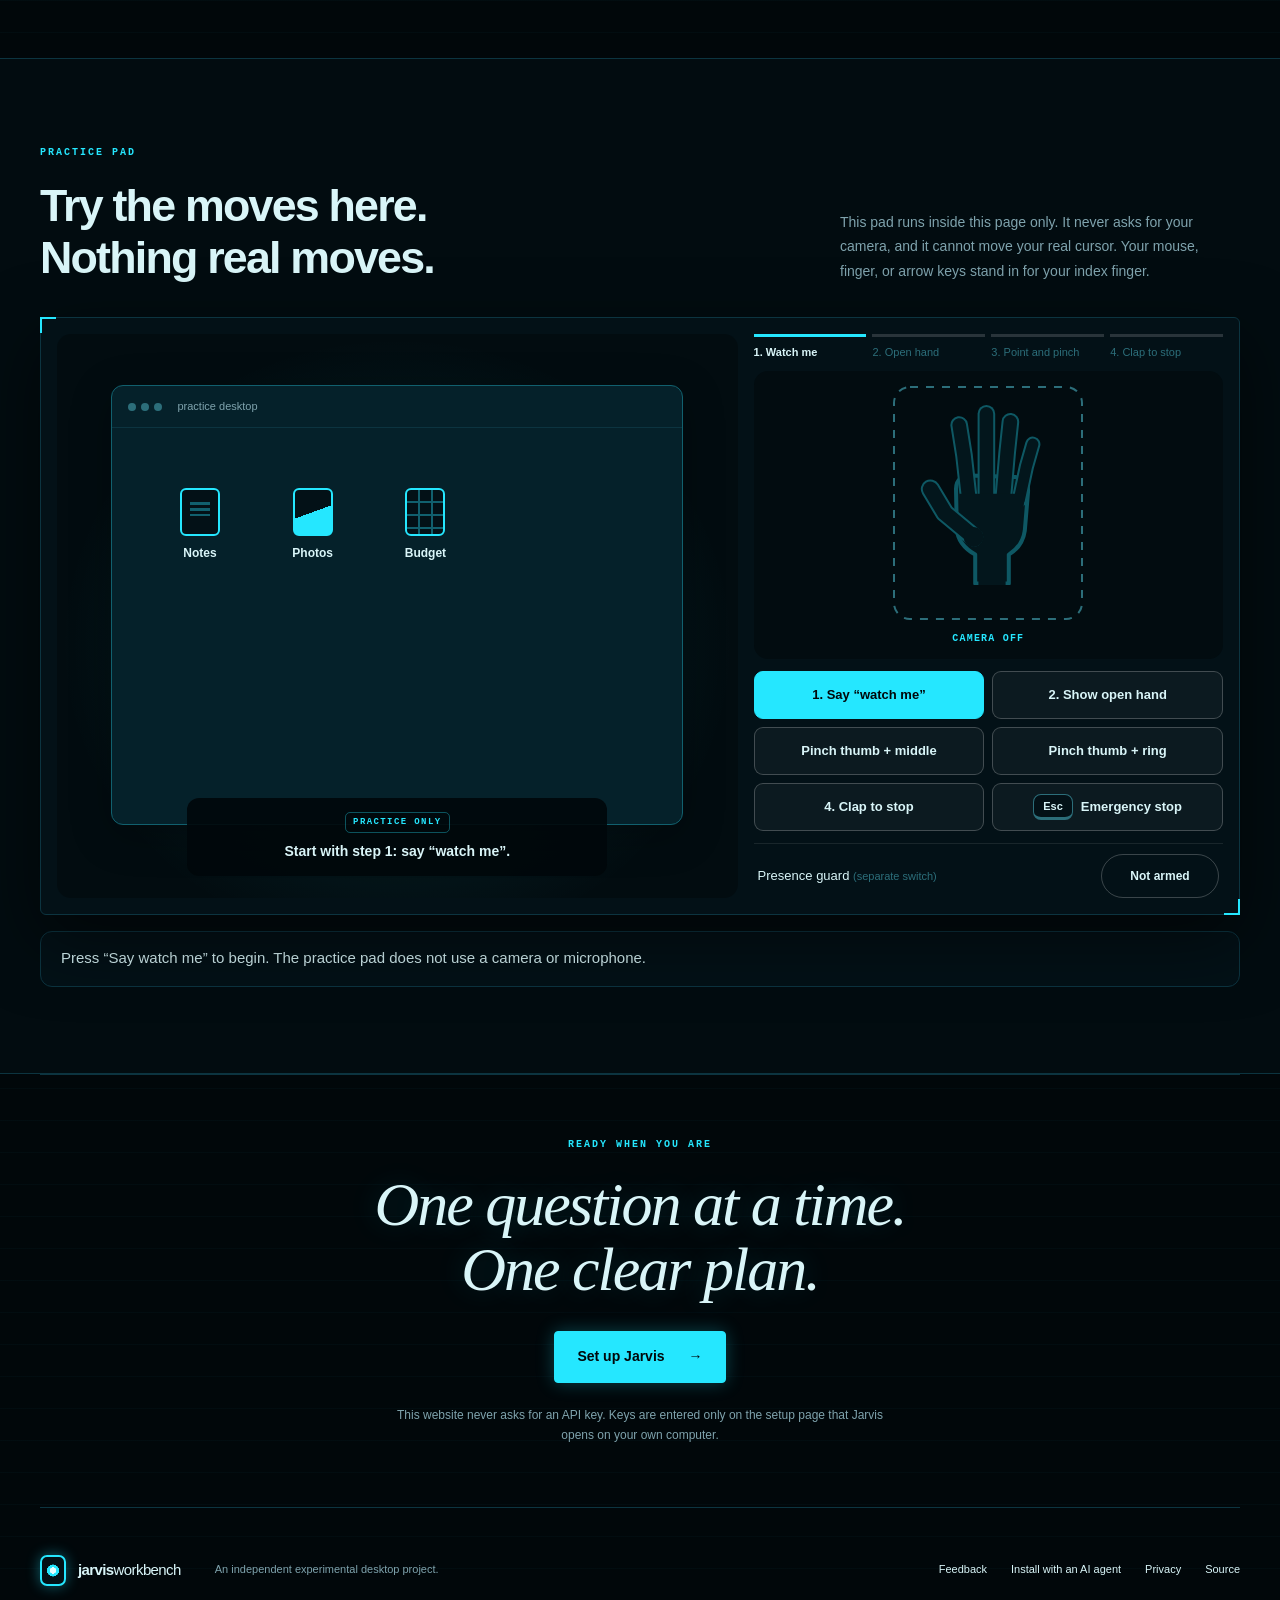
==== commit 9176dae6: "Simplify setup and harden local device lifecycle" ====
--- a/website/index.html
+++ b/website/index.html
@@ -2,7 +2,7 @@
 <html lang="en">
 <head>
   <meta charset="utf-8"><meta name="viewport" content="width=device-width,initial-scale=1"><meta name="theme-color" content="#01070a">
-  <meta name="description" content="Set up Jarvis on your Windows computer in three choices. See the four hand moves and practice them here first.">
+  <meta name="description" content="Set up Jarvis on your Windows computer one question at a time. See the four hand moves and practice them here first.">
   <meta http-equiv="Content-Security-Policy" content="default-src 'self'; script-src 'self'; style-src 'self'; img-src 'self' data:; connect-src 'self'; object-src 'none'; base-uri 'none'; form-action 'self'">
   <title>Get Jarvis Workbench | Your hands. Your desk.</title>
   <link rel="icon" href="favicon.svg">
@@ -170,6 +170,6 @@
         <p class="pad-status" id="pad-status" role="status" aria-live="polite">Press “Say watch me” to begin. The practice pad does not use a camera or microphone.</p>
       </div>
     </section>
-    <section class="final-cta wrap"><p class="eyebrow">READY WHEN YOU ARE</p><h2>Three choices.<br>One clear plan.</h2><a class="button primary" href="setup.html">Set up Jarvis <span aria-hidden="true">&rarr;</span></a><p class="quiet center">This website never asks for an API key. Keys are entered only on the setup page that Jarvis opens on your own computer.</p></section>
+    <section class="final-cta wrap"><p class="eyebrow">READY WHEN YOU ARE</p><h2>One question at a time.<br>One clear plan.</h2><a class="button primary" href="setup.html">Set up Jarvis <span aria-hidden="true">&rarr;</span></a><p class="quiet center">This website never asks for an API key. Keys are entered only on the setup page that Jarvis opens on your own computer.</p></section>
   </main><footer class="wrap"><a class="brand" href="index.html"><span class="brand-mark">J</span><span>jarvis<span class="brand-light">workbench</span></span></a><p>An independent experimental desktop project.</p><div><a href="https://github.com/Jgolding1998/Jgolding1998/issues/new?template=feedback.yml" target="_blank" rel="noopener noreferrer">Feedback</a><a href="https://github.com/Jgolding1998/jarvis-workbench/blob/main/docs/INSTALL_WITH_AGENT.md" target="_blank" rel="noopener noreferrer">Install with an AI agent</a><a href="privacy.html">Privacy</a><a href="https://github.com/Jgolding1998/jarvis-workbench" target="_blank" rel="noopener noreferrer">Source</a></div></footer>
 </body></html>
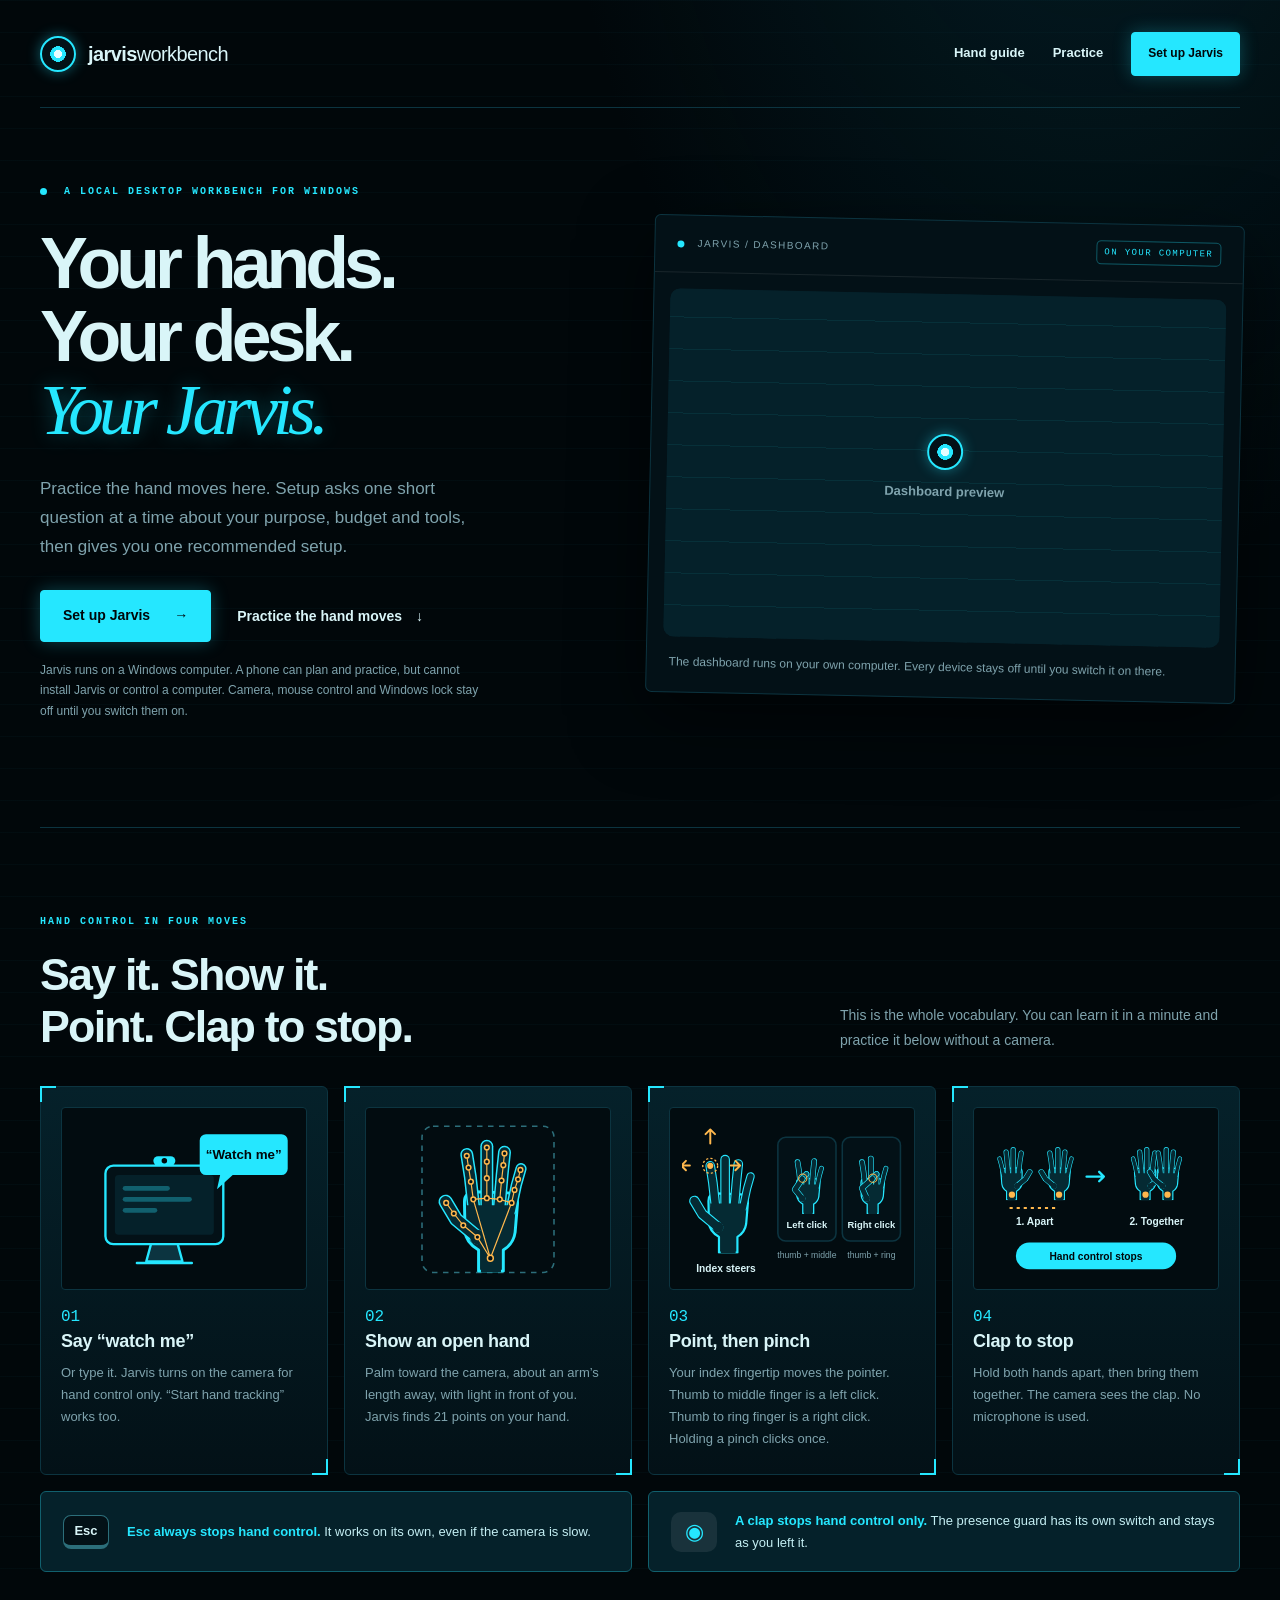
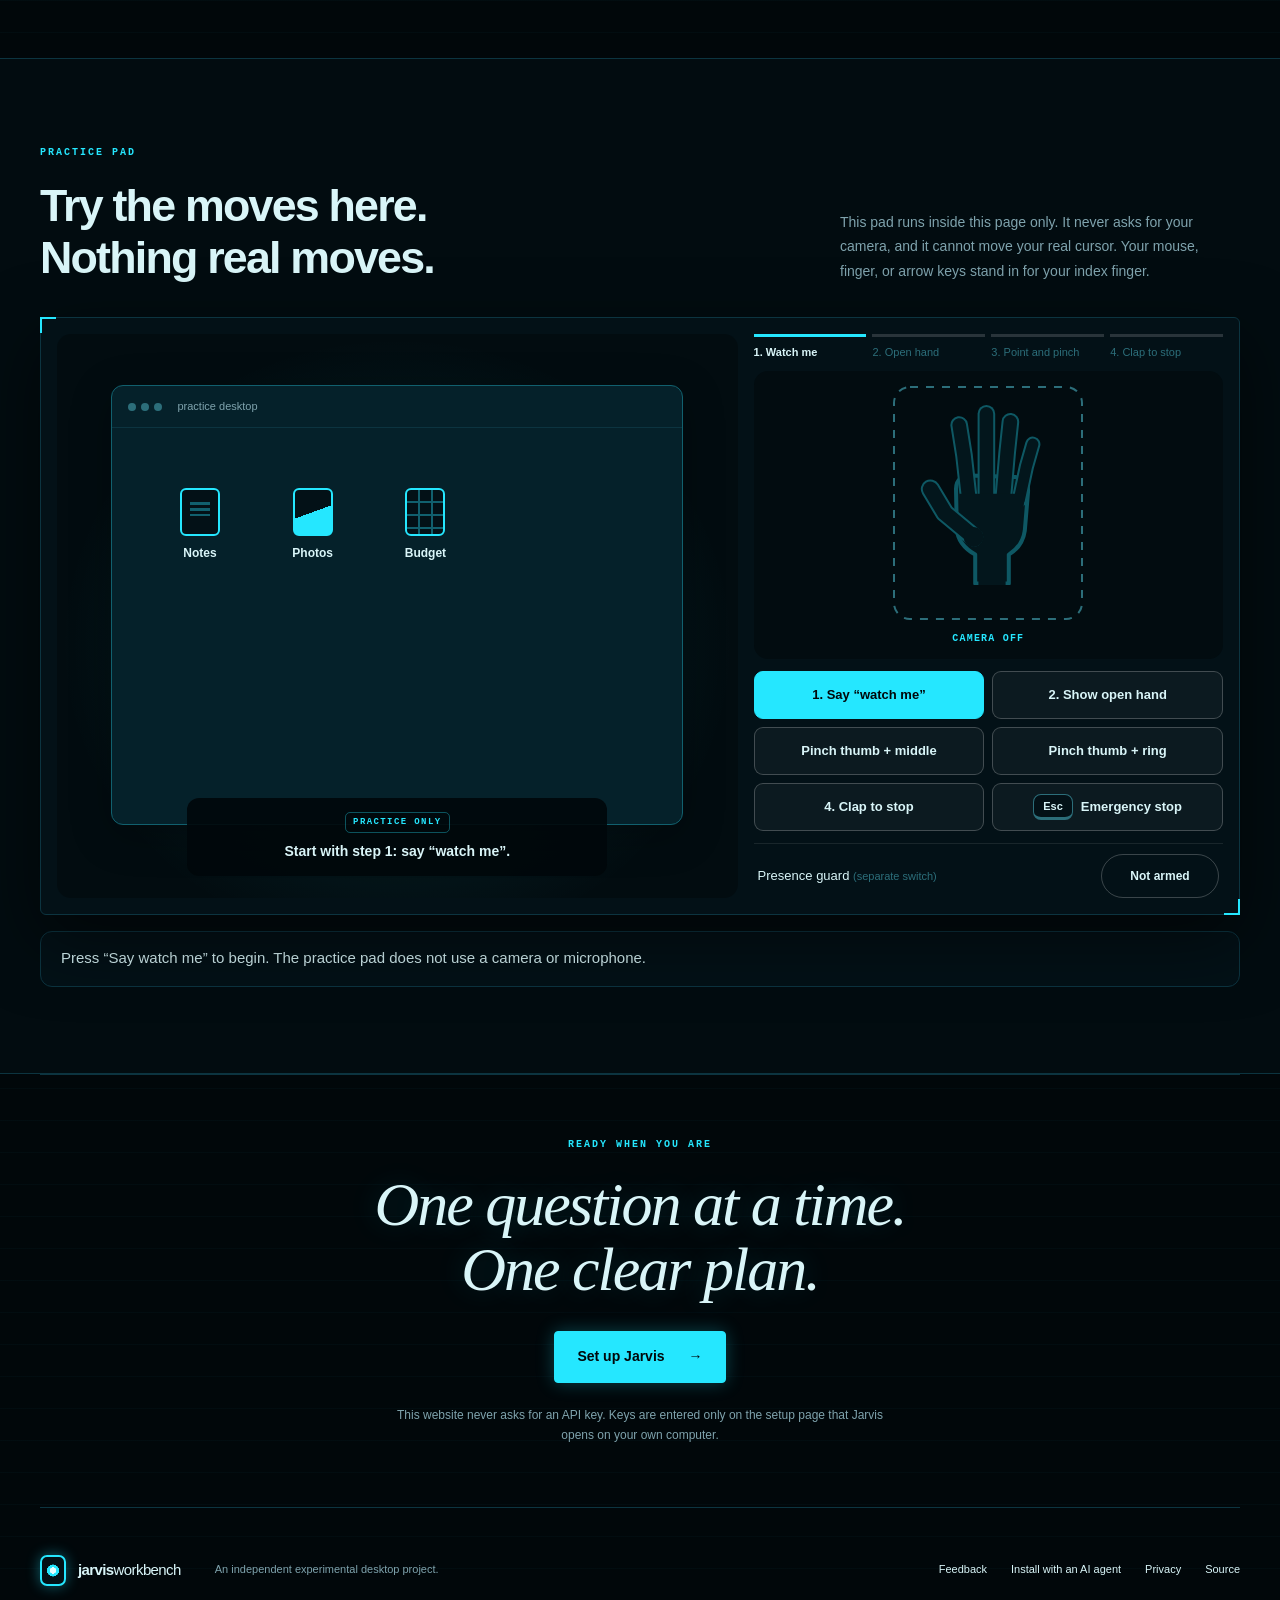
==== commit ad95d522: "Verify migrated setup packages and clarify clap readiness" ====
--- a/website/index.html
+++ b/website/index.html
@@ -68,7 +68,7 @@
   <header class="nav wrap"><a class="brand" href="index.html" aria-label="Jarvis Workbench home"><span class="brand-mark">J</span><span>jarvis<span class="brand-light">workbench</span></span></a><nav aria-label="Main"><a href="#hands">Hand guide</a><a href="#practice">Practice</a><a class="button small primary" href="setup.html">Set up Jarvis</a></nav></header>
   <main id="main">
     <section class="hero wrap">
-      <div class="hero-copy"><div class="eyebrow"><span class="live-dot"></span> A LOCAL DESKTOP WORKBENCH FOR WINDOWS</div><h1>Your hands.<br>Your desk.<br><em>Your Jarvis.</em></h1><p class="lead">Answer <strong>three questions</strong>: what you use your computer for, a monthly budget, and the AI account you already have. You get one recommended setup and the next steps.</p><div class="hero-actions"><a class="button primary" href="setup.html">Set up Jarvis <span aria-hidden="true">&rarr;</span></a><a class="text-link" href="#practice">Practice the hand moves <span aria-hidden="true">&darr;</span></a></div><p class="quiet">Jarvis runs on a Windows computer. A phone can plan and practice, but cannot install Jarvis or control a computer. Camera, mouse control and Windows lock stay off until you switch them on.</p></div>
+      <div class="hero-copy"><div class="eyebrow"><span class="live-dot"></span> A LOCAL DESKTOP WORKBENCH FOR WINDOWS</div><h1>Your hands.<br>Your desk.<br><em>Your Jarvis.</em></h1><p class="lead">Practice the hand moves here. Setup asks one short question at a time about your purpose, budget and tools, then gives you one recommended setup.</p><div class="hero-actions"><a class="button primary" href="setup.html">Set up Jarvis <span aria-hidden="true">&rarr;</span></a><a class="text-link" href="#practice">Practice the hand moves <span aria-hidden="true">&darr;</span></a></div><p class="quiet">Jarvis runs on a Windows computer. A phone can plan and practice, but cannot install Jarvis or control a computer. Camera, mouse control and Windows lock stay off until you switch them on.</p></div>
       <figure class="workbench shot" id="dashboard-shot"><div class="workbench-top"><span><span class="live-dot"></span> JARVIS / DASHBOARD</span><span class="chip">ON YOUR COMPUTER</span></div><div class="shot-frame"><img id="dashboard-img" src="dashboard-preview.png" width="1440" height="1000" alt="Screenshot of the Jarvis dashboard running on a Windows computer." decoding="async"><div class="shot-missing" aria-hidden="true"><span class="brand-mark">J</span><span>Dashboard preview</span></div></div><figcaption>The dashboard runs on your own computer. Every device stays off until you switch it on there.</figcaption></figure>
     </section>
     <section class="hands section wrap" id="hands" aria-labelledby="hands-title">
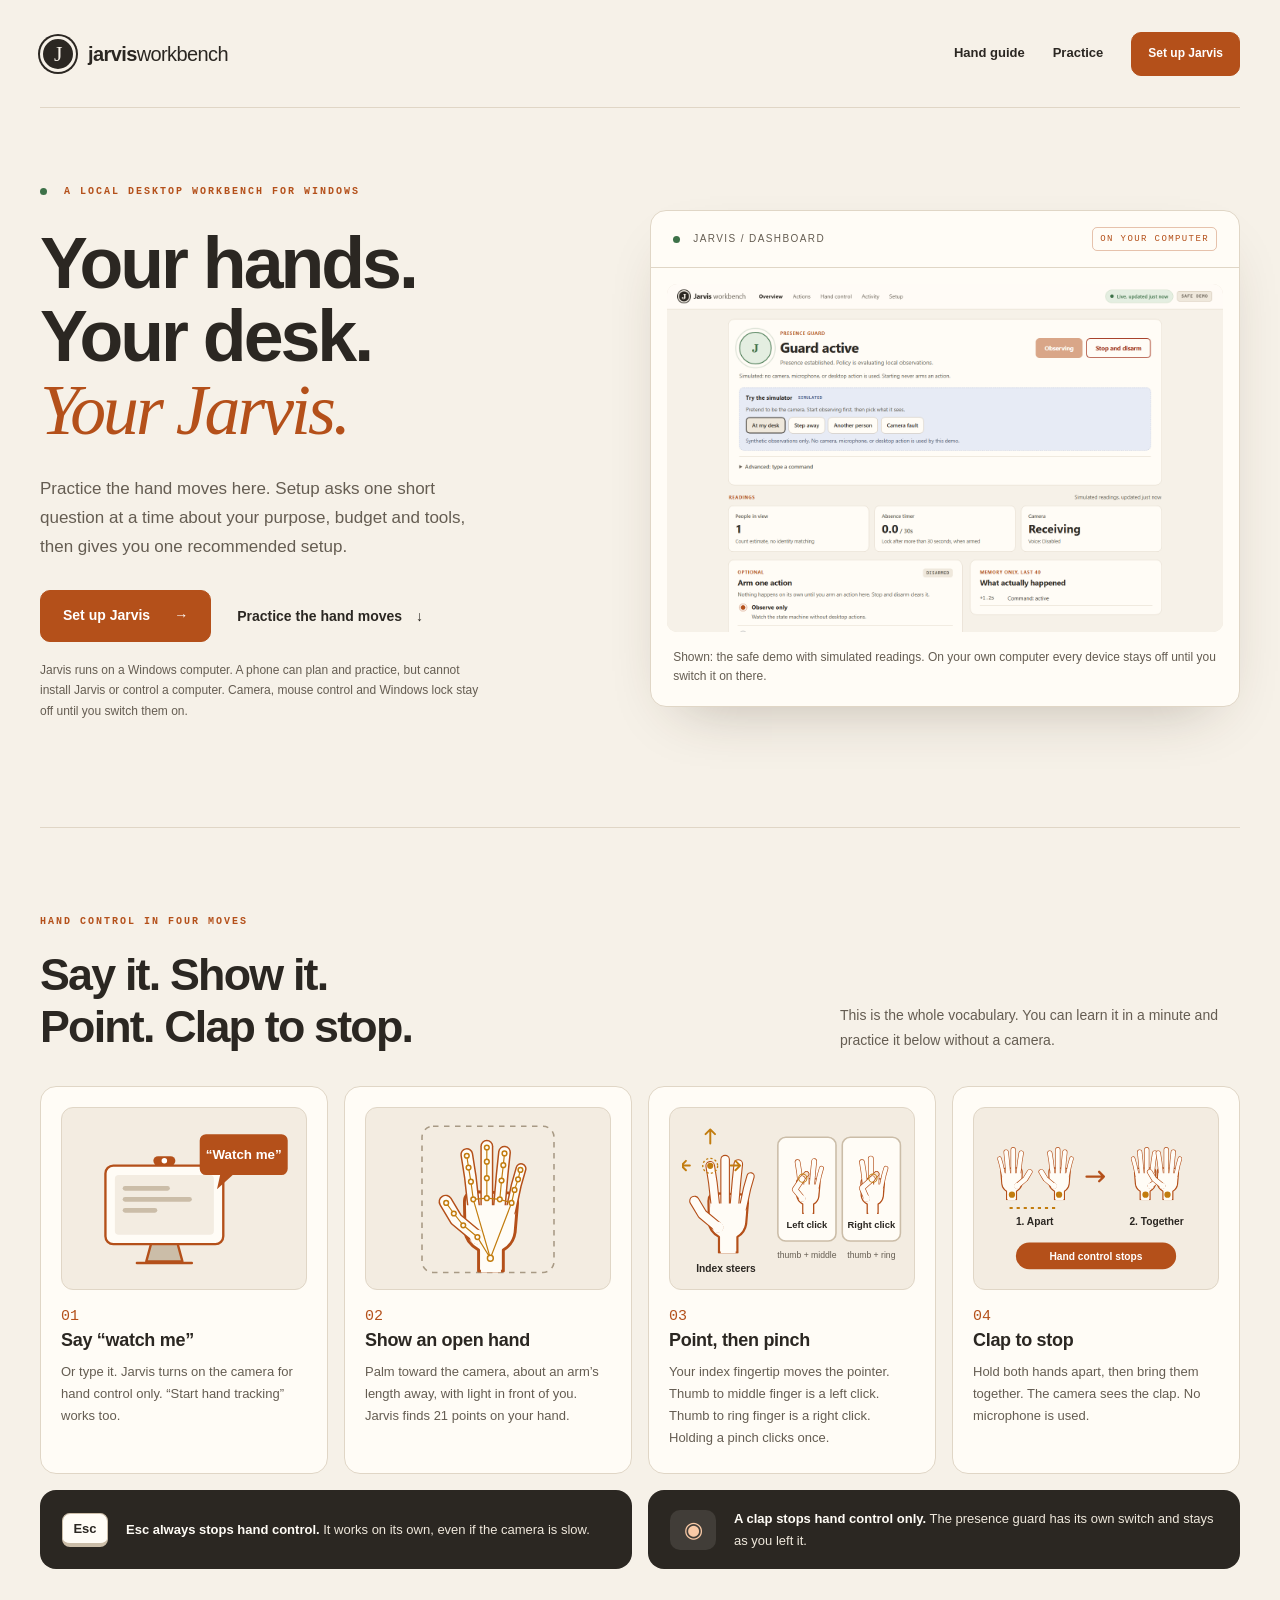
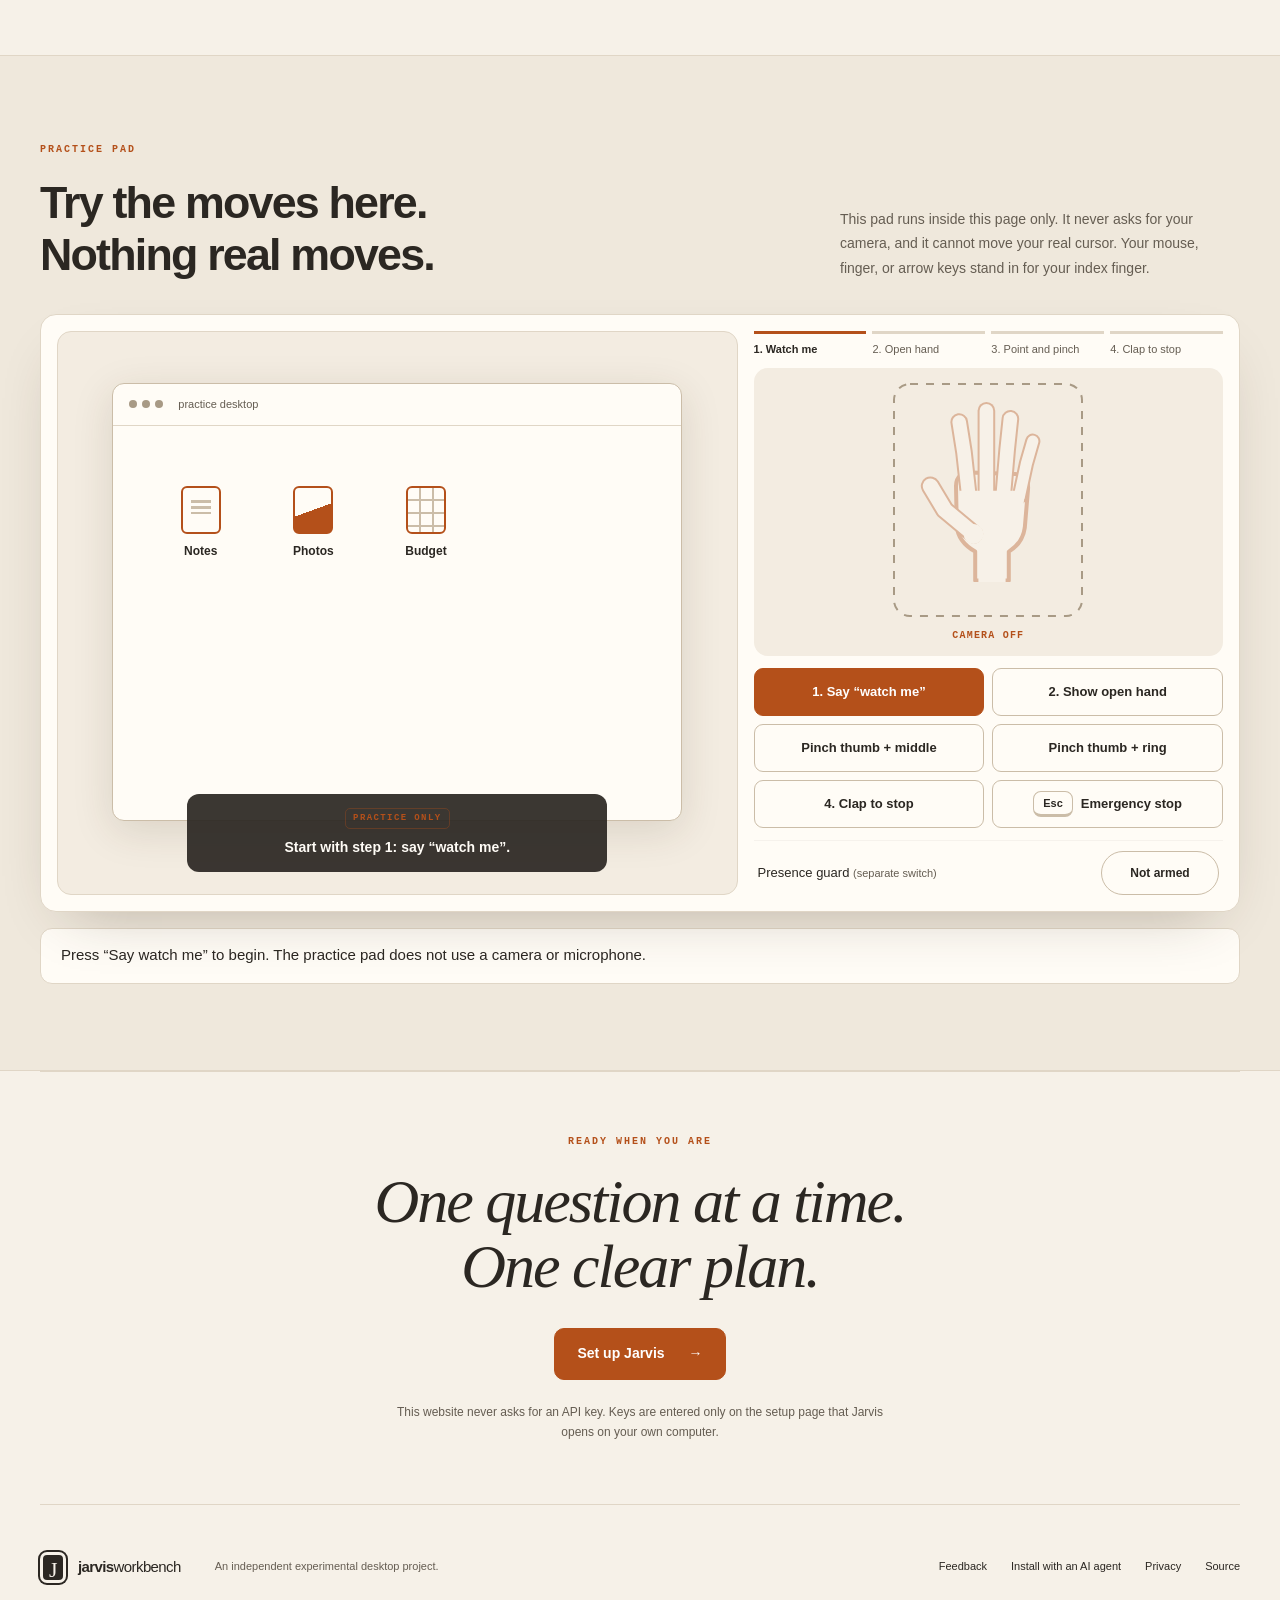
==== commit 5f7c77c4: "Make local status clear and contain desktop child processes" ====
--- a/website/index.html
+++ b/website/index.html
@@ -1,7 +1,7 @@
 <!doctype html>
 <html lang="en">
 <head>
-  <meta charset="utf-8"><meta name="viewport" content="width=device-width,initial-scale=1"><meta name="theme-color" content="#01070a">
+  <meta charset="utf-8"><meta name="viewport" content="width=device-width,initial-scale=1"><meta name="theme-color" content="#f6f1e8">
   <meta name="description" content="Set up Jarvis on your Windows computer one question at a time. See the four hand moves and practice them here first.">
   <meta http-equiv="Content-Security-Policy" content="default-src 'self'; script-src 'self'; style-src 'self'; img-src 'self' data:; connect-src 'self'; object-src 'none'; base-uri 'none'; form-action 'self'">
   <title>Get Jarvis Workbench | Your hands. Your desk.</title>
@@ -27,36 +27,36 @@
       <path id="g-thumb-ring" d="M82 180 64 140 104 104" fill="none" stroke-linecap="round" stroke-linejoin="round"/>
     </defs>
     <symbol id="g-hand-open" viewBox="0 0 200 240">
-      <use href="#g-palm" fill="#052a33" stroke="#25e7ff" stroke-width="5" stroke-linejoin="round"/>
-      <use href="#g-pinky" stroke="#25e7ff" stroke-width="19"/><use href="#g-pinky" stroke="#052a33" stroke-width="14"/><use href="#g-ring" stroke="#25e7ff" stroke-width="22"/><use href="#g-ring" stroke="#052a33" stroke-width="17"/><use href="#g-middle" stroke="#25e7ff" stroke-width="22"/><use href="#g-middle" stroke="#052a33" stroke-width="17"/><use href="#g-index" stroke="#25e7ff" stroke-width="22"/><use href="#g-index" stroke="#052a33" stroke-width="17"/>
-      <use href="#g-cover" fill="#052a33"/>
-      <use href="#g-thumb" stroke="#25e7ff" stroke-width="24"/><use href="#g-thumb" stroke="#052a33" stroke-width="19"/><circle cx="82" cy="180" r="12.5" fill="#052a33"/>
+      <use href="#g-palm" fill="#fffcf6" stroke="#b4501a" stroke-width="5" stroke-linejoin="round"/>
+      <use href="#g-pinky" stroke="#b4501a" stroke-width="19"/><use href="#g-pinky" stroke="#fffcf6" stroke-width="14"/><use href="#g-ring" stroke="#b4501a" stroke-width="22"/><use href="#g-ring" stroke="#fffcf6" stroke-width="17"/><use href="#g-middle" stroke="#b4501a" stroke-width="22"/><use href="#g-middle" stroke="#fffcf6" stroke-width="17"/><use href="#g-index" stroke="#b4501a" stroke-width="22"/><use href="#g-index" stroke="#fffcf6" stroke-width="17"/>
+      <use href="#g-cover" fill="#fffcf6"/>
+      <use href="#g-thumb" stroke="#b4501a" stroke-width="24"/><use href="#g-thumb" stroke="#fffcf6" stroke-width="19"/><circle cx="82" cy="180" r="12.5" fill="#fffcf6"/>
     </symbol>
     <symbol id="g-hand-left-click" viewBox="0 0 200 240">
-      <use href="#g-palm" fill="#052a33" stroke="#25e7ff" stroke-width="5" stroke-linejoin="round"/>
-      <use href="#g-pinky" stroke="#25e7ff" stroke-width="19"/><use href="#g-pinky" stroke="#052a33" stroke-width="14"/><use href="#g-ring" stroke="#25e7ff" stroke-width="22"/><use href="#g-ring" stroke="#052a33" stroke-width="17"/><use href="#g-index" stroke="#25e7ff" stroke-width="22"/><use href="#g-index" stroke="#052a33" stroke-width="17"/><use href="#g-middle-base" stroke="#25e7ff" stroke-width="22"/><use href="#g-middle-base" stroke="#052a33" stroke-width="17"/>
-      <use href="#g-cover" fill="#052a33"/>
-      <use href="#g-middle-tip" stroke="#25e7ff" stroke-width="22"/><use href="#g-middle-tip" stroke="#0b4a57" stroke-width="17"/>
-      <use href="#g-thumb-middle" stroke="#25e7ff" stroke-width="24"/><use href="#g-thumb-middle" stroke="#052a33" stroke-width="19"/><circle cx="82" cy="180" r="12.5" fill="#052a33"/>
-      <circle cx="84" cy="102" r="16" fill="none" stroke="#ffb84d" stroke-width="4"/>
+      <use href="#g-palm" fill="#fffcf6" stroke="#b4501a" stroke-width="5" stroke-linejoin="round"/>
+      <use href="#g-pinky" stroke="#b4501a" stroke-width="19"/><use href="#g-pinky" stroke="#fffcf6" stroke-width="14"/><use href="#g-ring" stroke="#b4501a" stroke-width="22"/><use href="#g-ring" stroke="#fffcf6" stroke-width="17"/><use href="#g-index" stroke="#b4501a" stroke-width="22"/><use href="#g-index" stroke="#fffcf6" stroke-width="17"/><use href="#g-middle-base" stroke="#b4501a" stroke-width="22"/><use href="#g-middle-base" stroke="#fffcf6" stroke-width="17"/>
+      <use href="#g-cover" fill="#fffcf6"/>
+      <use href="#g-middle-tip" stroke="#b4501a" stroke-width="22"/><use href="#g-middle-tip" stroke="#f8e4d3" stroke-width="17"/>
+      <use href="#g-thumb-middle" stroke="#b4501a" stroke-width="24"/><use href="#g-thumb-middle" stroke="#fffcf6" stroke-width="19"/><circle cx="82" cy="180" r="12.5" fill="#fffcf6"/>
+      <circle cx="84" cy="102" r="16" fill="none" stroke="#c27c0e" stroke-width="4"/>
     </symbol>
     <symbol id="g-hand-right-click" viewBox="0 0 200 240">
-      <use href="#g-palm" fill="#052a33" stroke="#25e7ff" stroke-width="5" stroke-linejoin="round"/>
-      <use href="#g-pinky" stroke="#25e7ff" stroke-width="19"/><use href="#g-pinky" stroke="#052a33" stroke-width="14"/><use href="#g-middle" stroke="#25e7ff" stroke-width="22"/><use href="#g-middle" stroke="#052a33" stroke-width="17"/><use href="#g-index" stroke="#25e7ff" stroke-width="22"/><use href="#g-index" stroke="#052a33" stroke-width="17"/><use href="#g-ring-base" stroke="#25e7ff" stroke-width="22"/><use href="#g-ring-base" stroke="#052a33" stroke-width="17"/>
-      <use href="#g-cover" fill="#052a33"/>
-      <use href="#g-ring-tip" stroke="#25e7ff" stroke-width="22"/><use href="#g-ring-tip" stroke="#0b4a57" stroke-width="17"/>
-      <use href="#g-thumb-ring" stroke="#25e7ff" stroke-width="24"/><use href="#g-thumb-ring" stroke="#052a33" stroke-width="19"/><circle cx="82" cy="180" r="12.5" fill="#052a33"/>
-      <circle cx="106" cy="102" r="16" fill="none" stroke="#ffb84d" stroke-width="4"/>
+      <use href="#g-palm" fill="#fffcf6" stroke="#b4501a" stroke-width="5" stroke-linejoin="round"/>
+      <use href="#g-pinky" stroke="#b4501a" stroke-width="19"/><use href="#g-pinky" stroke="#fffcf6" stroke-width="14"/><use href="#g-middle" stroke="#b4501a" stroke-width="22"/><use href="#g-middle" stroke="#fffcf6" stroke-width="17"/><use href="#g-index" stroke="#b4501a" stroke-width="22"/><use href="#g-index" stroke="#fffcf6" stroke-width="17"/><use href="#g-ring-base" stroke="#b4501a" stroke-width="22"/><use href="#g-ring-base" stroke="#fffcf6" stroke-width="17"/>
+      <use href="#g-cover" fill="#fffcf6"/>
+      <use href="#g-ring-tip" stroke="#b4501a" stroke-width="22"/><use href="#g-ring-tip" stroke="#f8e4d3" stroke-width="17"/>
+      <use href="#g-thumb-ring" stroke="#b4501a" stroke-width="24"/><use href="#g-thumb-ring" stroke="#fffcf6" stroke-width="19"/><circle cx="82" cy="180" r="12.5" fill="#fffcf6"/>
+      <circle cx="106" cy="102" r="16" fill="none" stroke="#c27c0e" stroke-width="4"/>
     </symbol>
     <symbol id="g-index-mark" viewBox="0 0 200 240">
-      <circle cx="64" cy="40" r="17" fill="none" stroke="#ffb84d" stroke-width="3" stroke-dasharray="5 5"/>
-      <circle cx="64" cy="40" r="7" fill="#ffb84d"/>
+      <circle cx="64" cy="40" r="17" fill="none" stroke="#c27c0e" stroke-width="3" stroke-dasharray="5 5"/>
+      <circle cx="64" cy="40" r="7" fill="#c27c0e"/>
     </symbol>
     <symbol id="g-landmarks" viewBox="0 0 200 240">
-      <g fill="none" stroke="#ffb84d" stroke-width="2" stroke-linecap="round" stroke-linejoin="round">
+      <g fill="none" stroke="#c27c0e" stroke-width="2" stroke-linecap="round" stroke-linejoin="round">
         <path d="M104 216 82 180 58 160 42 140 29 122M104 216 75 116 71 86 67 62 64 42M98 114 98 80 98 52 98 28M120 116 123 84 126 58 128 38M104 216 140 122 145 100 151 82 155 66M75 116 98 114 120 116 140 122"/>
       </g>
-      <g fill="#031117" stroke="#ffb84d" stroke-width="2.5">
+      <g fill="#fffcf6" stroke="#c27c0e" stroke-width="2.5">
         <circle cx="104" cy="216" r="5"/><circle cx="82" cy="180" r="4"/><circle cx="58" cy="160" r="4"/><circle cx="42" cy="140" r="4"/><circle cx="29" cy="122" r="4"/>
         <circle cx="75" cy="116" r="4"/><circle cx="71" cy="86" r="4"/><circle cx="67" cy="62" r="4"/><circle cx="64" cy="42" r="4"/>
         <circle cx="98" cy="114" r="4"/><circle cx="98" cy="80" r="4"/><circle cx="98" cy="52" r="4"/><circle cx="98" cy="28" r="4"/>
@@ -69,7 +69,7 @@
   <main id="main">
     <section class="hero wrap">
       <div class="hero-copy"><div class="eyebrow"><span class="live-dot"></span> A LOCAL DESKTOP WORKBENCH FOR WINDOWS</div><h1>Your hands.<br>Your desk.<br><em>Your Jarvis.</em></h1><p class="lead">Practice the hand moves here. Setup asks one short question at a time about your purpose, budget and tools, then gives you one recommended setup.</p><div class="hero-actions"><a class="button primary" href="setup.html">Set up Jarvis <span aria-hidden="true">&rarr;</span></a><a class="text-link" href="#practice">Practice the hand moves <span aria-hidden="true">&darr;</span></a></div><p class="quiet">Jarvis runs on a Windows computer. A phone can plan and practice, but cannot install Jarvis or control a computer. Camera, mouse control and Windows lock stay off until you switch them on.</p></div>
-      <figure class="workbench shot" id="dashboard-shot"><div class="workbench-top"><span><span class="live-dot"></span> JARVIS / DASHBOARD</span><span class="chip">ON YOUR COMPUTER</span></div><div class="shot-frame"><img id="dashboard-img" src="dashboard-preview.png" width="1440" height="1000" alt="Screenshot of the Jarvis dashboard running on a Windows computer." decoding="async"><div class="shot-missing" aria-hidden="true"><span class="brand-mark">J</span><span>Dashboard preview</span></div></div><figcaption>The dashboard runs on your own computer. Every device stays off until you switch it on there.</figcaption></figure>
+      <figure class="workbench shot" id="dashboard-shot"><div class="workbench-top"><span><span class="live-dot"></span> JARVIS / DASHBOARD</span><span class="chip">ON YOUR COMPUTER</span></div><div class="shot-frame"><img id="dashboard-img" src="dashboard-preview.png" width="1440" height="1000" alt="Screenshot of the Jarvis dashboard in its safe demo, with simulated readings and the Start observing and Stop controls." decoding="async"><div class="shot-missing" aria-hidden="true"><span class="brand-mark">J</span><span>Dashboard preview</span></div></div><figcaption>Shown: the safe demo with simulated readings. On your own computer every device stays off until you switch it on there.</figcaption></figure>
     </section>
     <section class="hands section wrap" id="hands" aria-labelledby="hands-title">
       <div class="section-heading"><div><p class="eyebrow">HAND CONTROL IN FOUR MOVES</p><h2 id="hands-title">Say it. Show it.<br>Point. Clap to stop.</h2></div><p class="heading-note">This is the whole vocabulary. You can learn it in a minute and practice it below without a camera.</p></div>
@@ -77,9 +77,9 @@
         <li class="gesture-card">
           <figure>
             <svg viewBox="0 0 280 200" role="img" aria-labelledby="gs1-t gs1-d"><title id="gs1-t">Step 1: say watch me</title><desc id="gs1-d">A computer screen with a webcam on top. A speech bubble says watch me.</desc>
-              <rect x="40" y="58" width="150" height="100" rx="10" fill="#031117" stroke="#25e7ff" stroke-width="3"/><rect x="52" y="70" width="126" height="76" rx="5" fill="#05212a"/><path d="M98 158h34l6 22h-46Z" fill="#0c3440" stroke="#25e7ff" stroke-width="3" stroke-linejoin="round"/><path d="M80 182h70" stroke="#25e7ff" stroke-width="3" stroke-linecap="round"/><rect x="101" y="46" width="28" height="12" rx="6" fill="#25e7ff"/><circle cx="115" cy="52" r="3.5" fill="#01070a"/>
-              <rect x="62" y="84" width="60" height="6" rx="3" fill="#11606e"/><rect x="62" y="98" width="88" height="6" rx="3" fill="#11606e"/><rect x="62" y="112" width="44" height="6" rx="3" fill="#11606e"/>
-              <path d="M168 18h96a8 8 0 0 1 8 8v36a8 8 0 0 1-8 8h-62l-20 18 4-18h-18a8 8 0 0 1-8-8V26a8 8 0 0 1 8-8Z" fill="#25e7ff"/><text x="216" y="50" text-anchor="middle" fill="#01070a" font-size="17" font-weight="700" font-family="Inter,Segoe UI,Arial,sans-serif">“Watch me”</text>
+              <rect x="40" y="58" width="150" height="100" rx="10" fill="#fffcf6" stroke="#b4501a" stroke-width="3"/><rect x="52" y="70" width="126" height="76" rx="5" fill="#f3ece1"/><path d="M98 158h34l6 22h-46Z" fill="#cbbda8" stroke="#b4501a" stroke-width="3" stroke-linejoin="round"/><path d="M80 182h70" stroke="#b4501a" stroke-width="3" stroke-linecap="round"/><rect x="101" y="46" width="28" height="12" rx="6" fill="#b4501a"/><circle cx="115" cy="52" r="3.5" fill="#ffffff"/>
+              <rect x="62" y="84" width="60" height="6" rx="3" fill="#cbbda8"/><rect x="62" y="98" width="88" height="6" rx="3" fill="#cbbda8"/><rect x="62" y="112" width="44" height="6" rx="3" fill="#cbbda8"/>
+              <path d="M168 18h96a8 8 0 0 1 8 8v36a8 8 0 0 1-8 8h-62l-20 18 4-18h-18a8 8 0 0 1-8-8V26a8 8 0 0 1 8-8Z" fill="#b4501a"/><text x="216" y="50" text-anchor="middle" fill="#ffffff" font-size="17" font-weight="700" font-family="Inter,Segoe UI,Arial,sans-serif">“Watch me”</text>
             </svg>
           </figure>
           <span class="step-no">01</span><h3>Say “watch me”</h3><p>Or type it. Jarvis turns on the camera for hand control only. “Start hand tracking” works too.</p>
@@ -87,7 +87,7 @@
         <li class="gesture-card">
           <figure>
             <svg viewBox="0 0 280 200" role="img" aria-labelledby="gs2-t gs2-d"><title id="gs2-t">Step 2: show an open hand</title><desc id="gs2-d">An open hand with the palm facing the camera. Small dots mark the points the tracker finds on the wrist, palm, and each finger.</desc>
-              <rect x="56" y="8" width="168" height="186" rx="14" fill="none" stroke="#2c6e7a" stroke-width="2" stroke-dasharray="7 7"/>
+              <rect x="56" y="8" width="168" height="186" rx="14" fill="none" stroke="#a89a85" stroke-width="2" stroke-dasharray="7 7"/>
               <use href="#g-hand-open" x="65" y="14" width="150" height="180"/><use href="#g-landmarks" x="65" y="14" width="150" height="180"/>
             </svg>
           </figure>
@@ -97,14 +97,14 @@
           <figure>
             <svg viewBox="0 0 280 200" role="img" aria-labelledby="gs3-t gs3-d"><title id="gs3-t">Step 3: point to steer, pinch to click</title><desc id="gs3-d">Your index fingertip steers the pointer. Touching thumb to middle fingertip is a left click. Touching thumb to ring fingertip is a right click.</desc>
               <use href="#g-hand-open" x="0" y="36" width="112" height="134"/><use href="#g-index-mark" x="0" y="36" width="112" height="134"/>
-              <g fill="none" stroke="#ffb84d" stroke-width="2.5" stroke-linecap="round" stroke-linejoin="round"><path d="M36 30V12M30 18l6-6 6 6M10 58H0M5 52l-6 6 6 6M62 58h12M68 52l6 6-6 6"/></g>
-              <text x="56" y="194" text-anchor="middle" fill="#d9f5f8" font-size="13" font-weight="700" font-family="Inter,Segoe UI,Arial,sans-serif">Index steers</text>
-              <rect x="122" y="22" width="74" height="132" rx="10" fill="#031117" stroke="#0c3440" stroke-width="2"/><use href="#g-hand-left-click" x="126" y="40" width="66" height="80"/>
-              <text x="159" y="138" text-anchor="middle" fill="#d9f5f8" font-size="12" font-weight="700" font-family="Inter,Segoe UI,Arial,sans-serif">Left click</text>
-              <rect x="204" y="22" width="74" height="132" rx="10" fill="#031117" stroke="#0c3440" stroke-width="2"/><use href="#g-hand-right-click" x="208" y="40" width="66" height="80"/>
-              <text x="241" y="138" text-anchor="middle" fill="#d9f5f8" font-size="12" font-weight="700" font-family="Inter,Segoe UI,Arial,sans-serif">Right click</text>
-              <text x="159" y="176" text-anchor="middle" fill="#7fa3ad" font-size="11" font-family="Inter,Segoe UI,Arial,sans-serif">thumb + middle</text>
-              <text x="241" y="176" text-anchor="middle" fill="#7fa3ad" font-size="11" font-family="Inter,Segoe UI,Arial,sans-serif">thumb + ring</text>
+              <g fill="none" stroke="#c27c0e" stroke-width="2.5" stroke-linecap="round" stroke-linejoin="round"><path d="M36 30V12M30 18l6-6 6 6M10 58H0M5 52l-6 6 6 6M62 58h12M68 52l6 6-6 6"/></g>
+              <text x="56" y="194" text-anchor="middle" fill="#2b2722" font-size="13" font-weight="700" font-family="Inter,Segoe UI,Arial,sans-serif">Index steers</text>
+              <rect x="122" y="22" width="74" height="132" rx="10" fill="#fffcf6" stroke="#cbbda8" stroke-width="2"/><use href="#g-hand-left-click" x="126" y="40" width="66" height="80"/>
+              <text x="159" y="138" text-anchor="middle" fill="#2b2722" font-size="12" font-weight="700" font-family="Inter,Segoe UI,Arial,sans-serif">Left click</text>
+              <rect x="204" y="22" width="74" height="132" rx="10" fill="#fffcf6" stroke="#cbbda8" stroke-width="2"/><use href="#g-hand-right-click" x="208" y="40" width="66" height="80"/>
+              <text x="241" y="138" text-anchor="middle" fill="#2b2722" font-size="12" font-weight="700" font-family="Inter,Segoe UI,Arial,sans-serif">Right click</text>
+              <text x="159" y="176" text-anchor="middle" fill="#655d52" font-size="11" font-family="Inter,Segoe UI,Arial,sans-serif">thumb + middle</text>
+              <text x="241" y="176" text-anchor="middle" fill="#655d52" font-size="11" font-family="Inter,Segoe UI,Arial,sans-serif">thumb + ring</text>
             </svg>
           </figure>
           <span class="step-no">03</span><h3>Point, then pinch</h3><p>Your index fingertip moves the pointer. Thumb to middle finger is a left click. Thumb to ring finger is a right click. Holding a pinch clicks once.</p>
@@ -113,13 +113,13 @@
           <figure>
             <svg viewBox="0 0 280 200" role="img" aria-labelledby="gs4-t gs4-d"><title id="gs4-t">Step 4: clap to stop</title><desc id="gs4-d">First two open hands are held apart. Then the hands come together until the wrists nearly touch. Hand control stops.</desc>
               <g transform="translate(64 30) scale(-1 1)"><use href="#g-hand-open" width="60" height="72"/></g><use href="#g-hand-open" x="62" y="30" width="60" height="72"/>
-              <path d="M30 112h62" stroke="#ffb84d" stroke-width="2.5" stroke-dasharray="4 5"/><circle cx="33" cy="95" r="4" fill="#ffb84d"/><circle cx="93" cy="95" r="4" fill="#ffb84d"/>
-              <text x="62" y="134" text-anchor="middle" fill="#d9f5f8" font-size="13" font-weight="700" font-family="Inter,Segoe UI,Arial,sans-serif">1. Apart</text>
-              <path d="M128 72h22M144 66l6 6-6 6" fill="none" stroke="#25e7ff" stroke-width="3" stroke-linecap="round" stroke-linejoin="round"/>
+              <path d="M30 112h62" stroke="#c27c0e" stroke-width="2.5" stroke-dasharray="4 5"/><circle cx="33" cy="95" r="4" fill="#c27c0e"/><circle cx="93" cy="95" r="4" fill="#c27c0e"/>
+              <text x="62" y="134" text-anchor="middle" fill="#2b2722" font-size="13" font-weight="700" font-family="Inter,Segoe UI,Arial,sans-serif">1. Apart</text>
+              <path d="M128 72h22M144 66l6 6-6 6" fill="none" stroke="#b4501a" stroke-width="3" stroke-linecap="round" stroke-linejoin="round"/>
               <g transform="translate(234 30) scale(-1 1)"><use href="#g-hand-open" width="60" height="72"/></g><use href="#g-hand-open" x="200" y="30" width="60" height="72"/>
-              <circle cx="203" cy="95" r="4" fill="#ffb84d"/><circle cx="231" cy="95" r="4" fill="#ffb84d"/>
-              <text x="217" y="134" text-anchor="middle" fill="#d9f5f8" font-size="13" font-weight="700" font-family="Inter,Segoe UI,Arial,sans-serif">2. Together</text>
-              <rect x="38" y="156" width="204" height="34" rx="17" fill="#25e7ff"/><text x="140" y="178" text-anchor="middle" fill="#01070a" font-size="13" font-weight="700" font-family="Inter,Segoe UI,Arial,sans-serif">Hand control stops</text>
+              <circle cx="203" cy="95" r="4" fill="#c27c0e"/><circle cx="231" cy="95" r="4" fill="#c27c0e"/>
+              <text x="217" y="134" text-anchor="middle" fill="#2b2722" font-size="13" font-weight="700" font-family="Inter,Segoe UI,Arial,sans-serif">2. Together</text>
+              <rect x="38" y="156" width="204" height="34" rx="17" fill="#b4501a"/><text x="140" y="178" text-anchor="middle" fill="#ffffff" font-size="13" font-weight="700" font-family="Inter,Segoe UI,Arial,sans-serif">Hand control stops</text>
             </svg>
           </figure>
           <span class="step-no">04</span><h3>Clap to stop</h3><p>Hold both hands apart, then bring them together. The camera sees the clap. No microphone is used.</p>
@@ -150,7 +150,7 @@
             </ol>
             <div class="pad-hand" id="pad-hand-box">
               <svg viewBox="0 0 200 240" role="img" aria-labelledby="pad-hand-title" id="pad-hand-svg"><title id="pad-hand-title">Practice hand: waiting</title>
-                <rect x="6" y="4" width="188" height="232" rx="16" fill="none" stroke="#2c6e7a" stroke-width="2" stroke-dasharray="8 8"/>
+                <rect x="6" y="4" width="188" height="232" rx="16" fill="none" stroke="#a89a85" stroke-width="2" stroke-dasharray="8 8"/>
                 <g class="pad-one" id="pad-one"><use id="pad-hand-use" href="#g-hand-open" x="20" y="10" width="160" height="192"/><use class="pad-mark" href="#g-index-mark" x="20" y="10" width="160" height="192"/></g>
                 <g class="pad-clap" id="pad-clap"><g class="clap-l"><g transform="translate(124 60) scale(-1 1)"><use href="#g-hand-open" width="90" height="108"/></g></g><g class="clap-r"><use href="#g-hand-open" x="76" y="60" width="90" height="108"/></g></g>
               </svg>
--- a/website/site.css
+++ b/website/site.css
@@ -1,5 +1,5 @@
 @charset "UTF-8";
-:root{color-scheme:dark;--paper:#01070a;--ink:#d9f5f8;--muted:#7fa3ad;--line:#0c3440;--green:#25e7ff;--mint:#25e7ff;--orange:#ffb84d;--radius:22px;font-family:Inter,"Segoe UI",Arial,sans-serif;font-size:16px;line-height:1.6;color:var(--ink);background:var(--paper)}
+:root{color-scheme:light;--paper:#f6f1e8;--ink:#2b2722;--muted:#655d52;--line:#e0d6c6;--green:#b4501a;--mint:#b4501a;--orange:#c27c0e;--radius:22px;font-family:Inter,"Segoe UI",Arial,sans-serif;font-size:16px;line-height:1.6;color:var(--ink);background:var(--paper)}
 *{box-sizing:border-box}
 html{scroll-behavior:smooth;scroll-padding-top:30px}
 body{margin:0;overflow-x:hidden}
@@ -9,10 +9,10 @@
 a:hover{text-decoration:underline}
 button{font:inherit;cursor:pointer}
 a:focus-visible,button:focus-visible,summary:focus-visible,.pad-stage:focus-visible{outline:3px solid var(--orange);outline-offset:5px}
-kbd{display:inline-grid;place-items:center;min-width:46px;height:34px;padding:0 9px;border:1px solid #2c6e7a;border-bottom-width:4px;border-radius:8px;background:#031117;color:var(--ink);font:700 13px Inter,"Segoe UI",Arial,sans-serif}
+kbd{display:inline-grid;place-items:center;min-width:46px;height:34px;padding:0 9px;border:1px solid #a89a85;border-bottom-width:4px;border-radius:8px;background:#fffcf6;color:var(--ink);font:700 13px Inter,"Segoe UI",Arial,sans-serif}
 .sprite{position:absolute;width:0;height:0;overflow:hidden}
 .wrap{width:min(1224px,calc(100% - 80px));margin-inline:auto}
-.skip{position:absolute;left:20px;top:12px;transform:translateY(-200%);background:white;padding:12px 18px;z-index:100}
+.skip{position:absolute;left:20px;top:12px;transform:translateY(-200%);background:#fffcf6;border:2px solid #b4501a;border-radius:8px;padding:12px 18px;z-index:100}
 .skip:focus{transform:none}
 .nav{height:108px;display:flex;align-items:center;justify-content:space-between;gap:24px;border-bottom:1px solid var(--line)}
 .brand{display:inline-flex;align-items:center;gap:12px;font-size:20px;font-weight:760;letter-spacing:-.6px;white-space:nowrap}
@@ -22,14 +22,14 @@
 .nav nav{display:flex;align-items:center;gap:28px;font-size:13px;font-weight:600}
 .nav nav>a:not(.button){display:inline-flex;align-items:center;min-height:44px}
 .button{display:inline-flex;align-items:center;justify-content:center;gap:24px;min-height:52px;padding:12px 22px;border:1px solid var(--ink);border-radius:10px;font-weight:650;font-size:14px;line-height:1.4;background:transparent}
-.button:hover{background:#020c10;text-decoration:none}
+.button:hover{background:#efe8dc;text-decoration:none}
 .button.small{min-height:44px;padding:11px 16px;font-size:12px}
-.button.primary{background:var(--ink);color:#d9f5f8}
+.button.primary{background:var(--ink);color:#2b2722}
 .button.primary:hover{background:var(--green)}
 .text-link{display:inline-flex;gap:14px;align-items:center;min-height:44px;font-size:14px;font-weight:600}
 .quiet{font-size:12px;color:var(--muted);max-width:440px;line-height:1.7}
 .eyebrow{font-size:10px;font-weight:700;letter-spacing:2px;line-height:1.5;margin:0 0 20px}
-.live-dot{display:inline-block;width:7px;height:7px;border-radius:50%;background:#25e7ff;margin-right:9px;vertical-align:middle}
+.live-dot{display:inline-block;width:7px;height:7px;border-radius:50%;background:#b4501a;margin-right:9px;vertical-align:middle}
 .hero{display:grid;grid-template-columns:1fr 1.08fr;gap:64px;padding-block:76px 94px;align-items:center}
 .hero h1{font-size:clamp(52px,5.6vw,82px);line-height:1.02;letter-spacing:-5px;font-weight:600;margin:28px 0 28px}
 .hero h1 em{font-family:Georgia,"Times New Roman",serif;font-weight:500;color:var(--green)}
@@ -38,15 +38,15 @@
 .hero-actions{display:flex;align-items:center;gap:26px;margin-bottom:18px}
 
 /* Dashboard screenshot frame */
-.workbench{background:var(--ink);border-radius:var(--radius);color:#d9f5f8;box-shadow:0 24px 70px #00000088;overflow:hidden;border:1px solid #0c3440}
-.workbench-top{display:flex;align-items:center;justify-content:space-between;gap:12px;font-size:10px;letter-spacing:1.4px;color:#7fa3ad;padding:16px 22px;border-bottom:1px solid #ffffff16}
-.chip{font-size:9px;border:1px solid #25e7ff55;border-radius:5px;color:var(--mint);padding:4px 7px}
+.workbench{background:var(--ink);border-radius:var(--radius);color:#2b2722;box-shadow:0 24px 70px #3a2a1a44;overflow:hidden;border:1px solid #e0d6c6}
+.workbench-top{display:flex;align-items:center;justify-content:space-between;gap:12px;font-size:10px;letter-spacing:1.4px;color:#655d52;padding:16px 22px;border-bottom:1px solid #2b27220b}
+.chip{font-size:9px;border:1px solid #b4501a55;border-radius:5px;color:var(--mint);padding:4px 7px}
 .shot{margin:0;transform:rotate(1.2deg)}
-.shot-frame{position:relative;aspect-ratio:16/10;margin:16px 16px 0;border-radius:10px;overflow:hidden;background:#05212a}
+.shot-frame{position:relative;aspect-ratio:16/10;margin:16px 16px 0;border-radius:10px;overflow:hidden;background:#f3ece1}
 .shot-frame img{display:block;width:100%;height:100%;object-fit:cover;object-position:top left;position:relative;z-index:1}
-.shot-missing{position:absolute;inset:0;display:grid;place-content:center;justify-items:center;gap:12px;color:var(--muted);font-size:13px;font-weight:600;background:repeating-linear-gradient(0deg,transparent 0 31px,#073039 31px 32px),#05212a}
+.shot-missing{position:absolute;inset:0;display:grid;place-content:center;justify-items:center;gap:12px;color:var(--muted);font-size:13px;font-weight:600;background:repeating-linear-gradient(0deg,transparent 0 31px,#efe3d2 31px 32px),#f3ece1}
 .shot.missing img{visibility:hidden}
-.shot figcaption{font-size:12px;line-height:1.6;color:#7fa3ad;padding:16px 22px 20px}
+.shot figcaption{font-size:12px;line-height:1.6;color:#655d52;padding:16px 22px 20px}
 
 /* Sections */
 .section{padding-block:86px}
@@ -58,56 +58,56 @@
 /* Four-move guide */
 .hands{border-top:1px solid var(--line)}
 .gesture-steps{list-style:none;margin:0;padding:0;display:grid;grid-template-columns:repeat(4,1fr);gap:16px}
-.gesture-card{background:#031117;border:1px solid #0c3440;border-radius:16px;padding:20px 20px 24px;display:flex;flex-direction:column}
-.gesture-card figure{margin:0 0 18px;background:#020c10;border-radius:12px;padding:12px}
+.gesture-card{background:#fffcf6;border:1px solid #e0d6c6;border-radius:16px;padding:20px 20px 24px;display:flex;flex-direction:column}
+.gesture-card figure{margin:0 0 18px;background:#efe8dc;border-radius:12px;padding:12px}
 .gesture-card svg{display:block;width:100%;height:auto}
-.step-no{font:italic 22px Georgia,serif;color:#5fb9c6}
+.step-no{font:italic 22px Georgia,serif;color:#b4501a}
 .gesture-card h3{font-size:18px;line-height:1.3;letter-spacing:-.3px;margin:4px 0 8px;font-weight:620}
 .gesture-card p{font-size:13px;line-height:1.7;color:var(--muted);margin:0}
 .stop-strip{display:grid;grid-template-columns:1fr 1fr;gap:16px;margin-top:16px}
-.stop-strip>div{display:flex;align-items:center;gap:18px;padding:18px 22px;border-radius:14px;background:var(--green);color:#c4eef3}
+.stop-strip>div{display:flex;align-items:center;gap:18px;padding:18px 22px;border-radius:14px;background:var(--green);color:#fff}
 .stop-strip p{margin:0;font-size:13px;line-height:1.65}
-.stop-strip strong{color:#d9f5f8}
-.guard-icon{display:grid;place-items:center;min-width:46px;height:40px;border-radius:10px;background:#ffffff14;color:var(--mint);font-size:22px}
+.stop-strip strong{color:#2b2722}
+.guard-icon{display:grid;place-items:center;min-width:46px;height:40px;border-radius:10px;background:#2b27220a;color:var(--mint);font-size:22px}
 
 /* Practice pad */
-.practice{background:#020c10}
-.pad{display:grid;grid-template-columns:1.45fr 1fr;gap:16px;background:var(--ink);border-radius:var(--radius);padding:16px;box-shadow:0 24px 70px #00000088}
-.pad-stage{position:relative;min-height:440px;border-radius:14px;overflow:hidden;background:radial-gradient(ellipse at 50% 55%,#25e7ff22,transparent 70%),#020c10;touch-action:pan-y;cursor:default;user-select:none;-webkit-user-select:none}
+.practice{background:#efe8dc}
+.pad{display:grid;grid-template-columns:1.45fr 1fr;gap:16px;background:var(--ink);border-radius:var(--radius);padding:16px;box-shadow:0 24px 70px #3a2a1a44}
+.pad-stage{position:relative;min-height:440px;border-radius:14px;overflow:hidden;background:radial-gradient(ellipse at 50% 55%,#b4501a22,transparent 70%),#efe8dc;touch-action:pan-y;cursor:default;user-select:none;-webkit-user-select:none}
 .pad-stage.tracking{touch-action:none;cursor:none}
-.pad-window{position:absolute;left:8%;top:9%;width:84%;height:78%;background:#05212a;border:1px solid #11606e;border-radius:12px;box-shadow:0 10px 40px #0004;color:var(--ink)}
-.window-bar{display:flex;align-items:center;gap:5px;padding:12px 16px;border-bottom:1px solid #0c3440;font-size:11px;color:var(--muted)}
-.window-bar i{width:8px;height:8px;background:#2c6e7a;border-radius:50%}
+.pad-window{position:absolute;left:8%;top:9%;width:84%;height:78%;background:#f3ece1;border:1px solid #cbbda8;border-radius:12px;box-shadow:0 10px 40px #3a2a1a22;color:var(--ink)}
+.window-bar{display:flex;align-items:center;gap:5px;padding:12px 16px;border-bottom:1px solid #e0d6c6;font-size:11px;color:var(--muted)}
+.window-bar i{width:8px;height:8px;background:#a89a85;border-radius:50%}
 .window-bar span{margin-left:10px}
 .pad-targets{display:flex;flex-wrap:wrap;gap:6% ;padding:8% 8%}
 .pad-target{display:grid;justify-items:center;gap:8px;width:84px;padding:12px 6px;border-radius:10px;font-size:12px;font-weight:600;border:2px solid transparent;transition:background .15s,border-color .15s}
-.pad-target.hover{background:#073039}
-.pad-target.selected{background:#0b4a57;border-color:var(--green)}
-.pad-target.opened{background:var(--green);color:#d9f5f8;border-color:var(--green)}
-.t-icon{display:block;width:40px;height:48px;border-radius:6px;border:2px solid var(--green);background:#031117;position:relative}
-.t-note::after{content:"";position:absolute;left:8px;right:8px;top:12px;height:14px;background:repeating-linear-gradient(#11606e 0 3px,transparent 3px 6px)}
-.t-photo{background:linear-gradient(160deg,#031117 50%,#25e7ff 50%)}
-.t-sheet{background:repeating-linear-gradient(90deg,transparent 0 11px,#11606e 11px 13px),repeating-linear-gradient(#031117 0 11px,#11606e 11px 13px)}
-.pad-menu{position:absolute;z-index:3;display:grid;min-width:130px;padding:6px;border-radius:8px;background:#031117;border:1px solid #11606e;box-shadow:0 8px 24px #00000099;font-size:12px}
+.pad-target.hover{background:#efe3d2}
+.pad-target.selected{background:#f8e4d3;border-color:var(--green)}
+.pad-target.opened{background:var(--green);color:#2b2722;border-color:var(--green)}
+.t-icon{display:block;width:40px;height:48px;border-radius:6px;border:2px solid var(--green);background:#fffcf6;position:relative}
+.t-note::after{content:"";position:absolute;left:8px;right:8px;top:12px;height:14px;background:repeating-linear-gradient(#cbbda8 0 3px,transparent 3px 6px)}
+.t-photo{background:linear-gradient(160deg,#fffcf6 50%,#b4501a 50%)}
+.t-sheet{background:repeating-linear-gradient(90deg,transparent 0 11px,#cbbda8 11px 13px),repeating-linear-gradient(#fffcf6 0 11px,#cbbda8 11px 13px)}
+.pad-menu{position:absolute;z-index:3;display:grid;min-width:130px;padding:6px;border-radius:8px;background:#fffcf6;border:1px solid #cbbda8;box-shadow:0 8px 24px #3a2a1a4c;font-size:12px}
 .pad-menu[hidden]{display:none}
 .pad-menu span{padding:7px 10px;border-radius:5px}
-.pad-menu span:first-child{background:#020c10;font-weight:600}
-.pad-pointer{position:absolute;z-index:4;left:50%;top:50%;width:26px;height:34px;margin:-2px 0 0 -3px;fill:var(--orange);stroke:#d9f5f8;stroke-width:1.5;filter:drop-shadow(0 2px 2px #0005);opacity:0;transition:opacity .2s,transform .15s;pointer-events:none}
+.pad-menu span:first-child{background:#efe8dc;font-weight:600}
+.pad-pointer{position:absolute;z-index:4;left:50%;top:50%;width:26px;height:34px;margin:-2px 0 0 -3px;fill:var(--orange);stroke:#2b2722;stroke-width:1.5;filter:drop-shadow(0 2px 2px #3a2a1a33);opacity:0;transition:opacity .2s,transform .15s;pointer-events:none}
 .pad-stage.tracking .pad-pointer{opacity:1}
 .pad-pointer.click{transform:scale(.78)}
-.pad-pointer.click-right{transform:scale(.78);fill:#ffb84d}
+.pad-pointer.click-right{transform:scale(.78);fill:#c27c0e}
 .pad-stage.stopped .pad-pointer{opacity:.3}
-.pad-overlay{position:absolute;z-index:5;left:50%;bottom:22px;transform:translateX(-50%);width:min(92%,420px);display:grid;justify-items:center;gap:8px;text-align:center;padding:14px 18px;border-radius:12px;background:#01070ae8;color:#d9f5f8;font-size:14px;line-height:1.5;transition:opacity .2s}
+.pad-overlay{position:absolute;z-index:5;left:50%;bottom:22px;transform:translateX(-50%);width:min(92%,420px);display:grid;justify-items:center;gap:8px;text-align:center;padding:14px 18px;border-radius:12px;background:#2b2722eb;color:#fffcf6;font-size:14px;line-height:1.5;transition:opacity .2s}
 .pad-overlay strong{font-weight:600}
 .pad-stage.tracking .pad-overlay{opacity:0}
-.chip-light{font-size:9px;letter-spacing:1.4px;font-weight:700;color:var(--mint);border:1px solid #25e7ff55;border-radius:5px;padding:3px 7px}
-.pad-side{display:flex;flex-direction:column;gap:12px;color:#d9f5f8}
+.chip-light{font-size:9px;letter-spacing:1.4px;font-weight:700;color:var(--mint);border:1px solid #b4501a55;border-radius:5px;padding:3px 7px}
+.pad-side{display:flex;flex-direction:column;gap:12px;color:#2b2722}
 .pad-progress{list-style:none;margin:0;padding:0;display:grid;grid-template-columns:repeat(4,1fr);gap:6px;counter-reset:pad}
-.pad-progress li{counter-increment:pad;font-size:11px;line-height:1.3;color:#2c6e7a;border-top:3px solid #ffffff26;padding-top:8px}
+.pad-progress li{counter-increment:pad;font-size:11px;line-height:1.3;color:#a89a85;border-top:3px solid #2b272213;padding-top:8px}
 .pad-progress li::before{content:counter(pad) ". "}
-.pad-progress li.done{color:#a5f8ff;border-color:#25e7ff}
-.pad-progress li[aria-current]{color:#d9f5f8;border-color:var(--mint);font-weight:700}
-.pad-hand{display:grid;justify-items:center;gap:8px;background:#020c10;border-radius:14px;padding:12px}
+.pad-progress li.done{color:#963f12;border-color:#b4501a}
+.pad-progress li[aria-current]{color:#2b2722;border-color:var(--mint);font-weight:700}
+.pad-hand{display:grid;justify-items:center;gap:8px;background:#efe8dc;border-radius:14px;padding:12px}
 .pad-hand svg{width:100%;max-width:200px;height:auto;display:block}
 .pad-hand-label{font-size:10px;letter-spacing:1.2px;font-weight:700;color:var(--mint);text-align:center;text-transform:uppercase}
 .pad-one,.pad-clap{transition:opacity .2s}
@@ -123,15 +123,15 @@
 .pad-hand[data-clap="apart"] .clap-l{transform:translateX(-26px)}
 .pad-hand[data-clap="apart"] .clap-r{transform:translateX(26px)}
 .pad-buttons{display:grid;grid-template-columns:1fr 1fr;gap:8px}
-.pad-buttons button{min-height:48px;border:1px solid #ffffff38;background:#ffffff0a;border-radius:9px;color:#d9f5f8;font-size:13px;font-weight:600;line-height:1.3;padding:8px 10px;display:inline-flex;align-items:center;justify-content:center;gap:8px;text-align:center}
-.pad-buttons button:hover{background:#ffffff1c}
+.pad-buttons button{min-height:48px;border:1px solid #2b27221c;background:#2b27220a;border-radius:9px;color:#2b2722;font-size:13px;font-weight:600;line-height:1.3;padding:8px 10px;display:inline-flex;align-items:center;justify-content:center;gap:8px;text-align:center}
+.pad-buttons button:hover{background:#2b27220e}
 .pad-buttons button.next{background:var(--mint);color:var(--ink);border-color:var(--mint)}
 .pad-buttons kbd{min-width:36px;height:26px;font-size:11px;border-bottom-width:3px}
-.pad-guard{display:flex;align-items:center;justify-content:space-between;gap:12px;padding:10px 4px 0;border-top:1px solid #ffffff16;font-size:13px}
-.pad-guard small{color:#2c6e7a;font-size:11px}
-.pad-guard button{min-height:44px;min-width:118px;border-radius:22px;border:1px solid #ffffff38;background:transparent;color:#d9f5f8;font-size:12px;font-weight:700;padding:8px 14px}
-.pad-guard button[aria-pressed="true"]{background:var(--orange);border-color:var(--orange);color:#d9f5f8}
-.pad-status{margin:16px 0 0;min-height:56px;font-size:15px;line-height:1.6;padding:14px 20px;border-radius:12px;background:#031117;border:1px solid #0c3440}
+.pad-guard{display:flex;align-items:center;justify-content:space-between;gap:12px;padding:10px 4px 0;border-top:1px solid #2b27220b;font-size:13px}
+.pad-guard small{color:#a89a85;font-size:11px}
+.pad-guard button{min-height:44px;min-width:118px;border-radius:22px;border:1px solid #2b27221c;background:transparent;color:#2b2722;font-size:12px;font-weight:700;padding:8px 14px}
+.pad-guard button[aria-pressed="true"]{background:var(--orange);border-color:var(--orange);color:#2b2722}
+.pad-status{margin:16px 0 0;min-height:56px;font-size:15px;line-height:1.6;padding:14px 20px;border-radius:12px;background:#fffcf6;border:1px solid #e0d6c6}
 
 .final-cta{border-top:1px solid var(--line);border-bottom:1px solid var(--line);padding:62px 0;text-align:center}
 .final-cta .eyebrow{margin-bottom:20px}
@@ -154,33 +154,48 @@
 @media(max-width:760px){.wrap{width:calc(100% - 40px)}.nav{height:82px}.nav .brand{font-size:17px}.nav .brand-mark{width:29px;height:35px;font-size:25px}.nav nav>a:not(.button){display:none}.button.small{padding:10px 12px;font-size:12px;gap:12px}.hero{grid-template-columns:1fr;padding-block:48px 60px;gap:36px}.hero h1{font-size:62px;letter-spacing:-3.5px;line-height:1.04;margin-block:22px}.hero .eyebrow{font-size:9px;letter-spacing:1.5px}.lead{font-size:15px;max-width:520px}.hero-actions{flex-wrap:wrap;gap:12px 22px}.hero-actions .button{font-size:13px;gap:20px;padding:12px 16px}.hero-actions .text-link{font-size:13px}.quiet{font-size:12px;max-width:340px}.shot{transform:none}.shot-frame{margin:12px 12px 0}.workbench-top{padding:14px 16px;font-size:9px}.shot figcaption{padding:14px 16px 18px}.section{padding-block:56px}.section h2{font-size:34px;letter-spacing:-1.5px}.section-heading{display:block}.section-heading .text-link,.section-heading .button,.heading-note{margin-top:16px}.gesture-steps{grid-template-columns:1fr}.stop-strip{grid-template-columns:1fr}.stop-strip>div{padding:16px 18px}.pad{padding:10px;gap:10px;border-radius:16px;grid-template-columns:minmax(0,130px) 1fr}.pad-hand{padding:8px}.pad-hand-label{font-size:9px;letter-spacing:.8px}.pad-stage{min-height:300px}.pad-targets{padding:6% 5%;gap:4%}.pad-target{width:72px;padding:8px 4px;font-size:11px}.t-icon{width:32px;height:40px}.pad-overlay{font-size:13px;bottom:12px;padding:10px 12px}.pad-progress li{font-size:10px}.pad-buttons button{font-size:12px;padding:8px 6px}.pad-status{font-size:14px;padding:12px 14px}.final-cta{padding-block:46px}.final-cta h2{font-size:52px}.final-cta .button{font-size:13px}footer{display:grid;grid-template-columns:1fr;gap:12px;padding-block:30px}footer>div{margin-left:0;font-size:12px;gap:25px}footer p{font-size:11px}.privacy{padding-block:45px}.privacy h1{font-size:43px}.privacy p{font-size:13px}}
 @media(prefers-reduced-motion:reduce){html{scroll-behavior:auto}*{transition:none!important;animation:none!important}}
 
-/* Midnight HUD skin. Everything above was remapped from the light palette; these rules fix places that used dark ink as a surface. */
-:root{--deep:#031117;--on-accent:#01070a;--line-2:#11606e;--mono:"Cascadia Mono",Consolas,monospace}
-body{background:radial-gradient(ellipse 60% 40% at 85% -10%,#06415066 0,transparent 70%),linear-gradient(#05212a33 1px,transparent 1px) 0 0/100% 32px,var(--paper)}
-.brand-mark{background:radial-gradient(circle,#e6fdff 0 18%,#25e7ff 19% 34%,var(--deep) 35%);color:transparent;border:2px solid var(--green);border-radius:50%;width:36px;height:36px;box-shadow:0 0 14px #25e7ff66}
-.button{border-color:var(--green);color:var(--green);border-radius:4px}
-.button:hover{background:#073039}
-.button.primary{background:var(--green);color:var(--on-accent);box-shadow:0 0 18px #25e7ff44}
-.button.primary:hover{background:#a5f8ff}
-.hero h1 em{color:var(--green);text-shadow:0 0 22px #25e7ff55}
+/* Warm skin, shared with the local dashboard (web/style.css) and setup (web/setup.css):
+   warm paper, ink, ember accent, amber highlight. Fixes places that used ink as a surface. */
+:root{--deep:#fffcf6;--on-accent:#ffffff;--line-2:#cbbda8;--mono:"Cascadia Mono",Consolas,monospace;--amber:#c27c0e}
+body{background:var(--paper)}
+.brand-mark{background:var(--ink);color:#f6f1e8;border-radius:50%;width:36px;height:36px;font-size:22px;box-shadow:inset 0 0 0 3px #f6f1e8,0 0 0 2px var(--ink)}
+.button{border-color:#cbbda8;color:var(--ink);border-radius:10px;background:#fffcf6}
+.button:hover{background:#efe8dc}
+.button.primary{background:var(--green);border-color:var(--green);color:var(--on-accent)}
+.button.primary:hover{background:#963f12}
+.hero h1{letter-spacing:-3px}
+.hero h1 em{color:var(--green)}
 .eyebrow,.chip,.chip-light,.pad-hand-label,.step-no{font-family:var(--mono)}
 .eyebrow{color:var(--green)}
-.workbench,.pad{background:var(--deep);border:1px solid var(--line)}
-.gesture-card,.pad,.workbench,.stop-strip>div{position:relative;border-radius:6px}
-.gesture-card{background:linear-gradient(180deg,#05212a,#031117);border-color:var(--line)}
-.gesture-card::before,.gesture-card::after,.pad::before,.pad::after{content:"";position:absolute;width:14px;height:14px;border:2px solid var(--green);pointer-events:none}
-.gesture-card::before,.pad::before{left:-1px;top:-1px;border-right:0;border-bottom:0}
-.gesture-card::after,.pad::after{right:-1px;bottom:-1px;border-left:0;border-top:0}
-.gesture-card figure{border:1px solid var(--line);border-radius:4px}
-.step-no{font-style:normal;font-size:16px;color:var(--green)}
-.stop-strip>div{background:#05212a;border:1px solid var(--line-2);color:#c4eef3}
-.stop-strip strong{color:var(--green)}
-.practice{background:#020c10;border-block:1px solid var(--line)}
+.live-dot{background:#3d7148}
+.workbench,.pad{background:var(--deep);border:1px solid var(--line);box-shadow:0 24px 60px -30px #3a2a1a55}
+.shot{transform:none}
+.workbench-top{border-bottom-color:var(--line)}
+.gesture-card,.pad,.workbench,.stop-strip>div{position:relative;border-radius:16px}
+.gesture-card{background:var(--deep);border-color:var(--line)}
+.gesture-card figure{background:#f3ece1;border:1px solid var(--line);border-radius:12px}
+.step-no{font-style:normal;font-size:15px;color:var(--green)}
+.stop-strip>div{background:#2b2722;border:0;color:#efe8dc}
+.stop-strip strong{color:#fffcf6}
+.guard-icon{background:#fffcf61a;color:#f8c9a6}
+.practice{background:#efe8dc;border-block:1px solid var(--line)}
+.pad-stage{background:#f3ece1;border:1px solid var(--line)}
+.pad-window{background:#fffcf6;border-color:#cbbda8}
 .pad-target.opened{color:var(--on-accent)}
-.pad-buttons button.next{color:var(--on-accent)}
-.pad-pointer{stroke:#01070a}
+.pad-buttons button{color:var(--ink);background:#fffcf6;border-color:#cbbda8}
+.pad-buttons button:hover{background:#efe8dc}
+.pad-buttons button.next{background:var(--green);border-color:var(--green);color:var(--on-accent)}
+.pad-side{color:var(--ink)}
+.pad-progress li{color:#655d52;border-top-color:#e0d6c6}
+.pad-progress li.done{color:#3d7148;border-color:#3d7148}
+.pad-hand{background:#f3ece1}
+.pad-guard button{color:var(--ink);border-color:#cbbda8}
+.pad-guard button[aria-pressed="true"]{background:var(--green);border-color:var(--green);color:var(--on-accent)}
+.pad-guard small{color:#655d52}
+.pad-pointer{fill:var(--green);stroke:#fffcf6}
+.pad-pointer.click-right{fill:var(--amber)}
 .pad-status,kbd{color:var(--ink)}
+kbd{background:#fffcf6;border-color:#cbbda8}
 .final-cta h2{color:var(--ink)}
-.final-cta h2,.privacy h1{text-shadow:0 0 30px #25e7ff33}
 .privacy p a,a:hover{color:var(--green)}
 @media(forced-colors:active){.gesture-card::before,.gesture-card::after,.pad::before,.pad::after{display:none}}
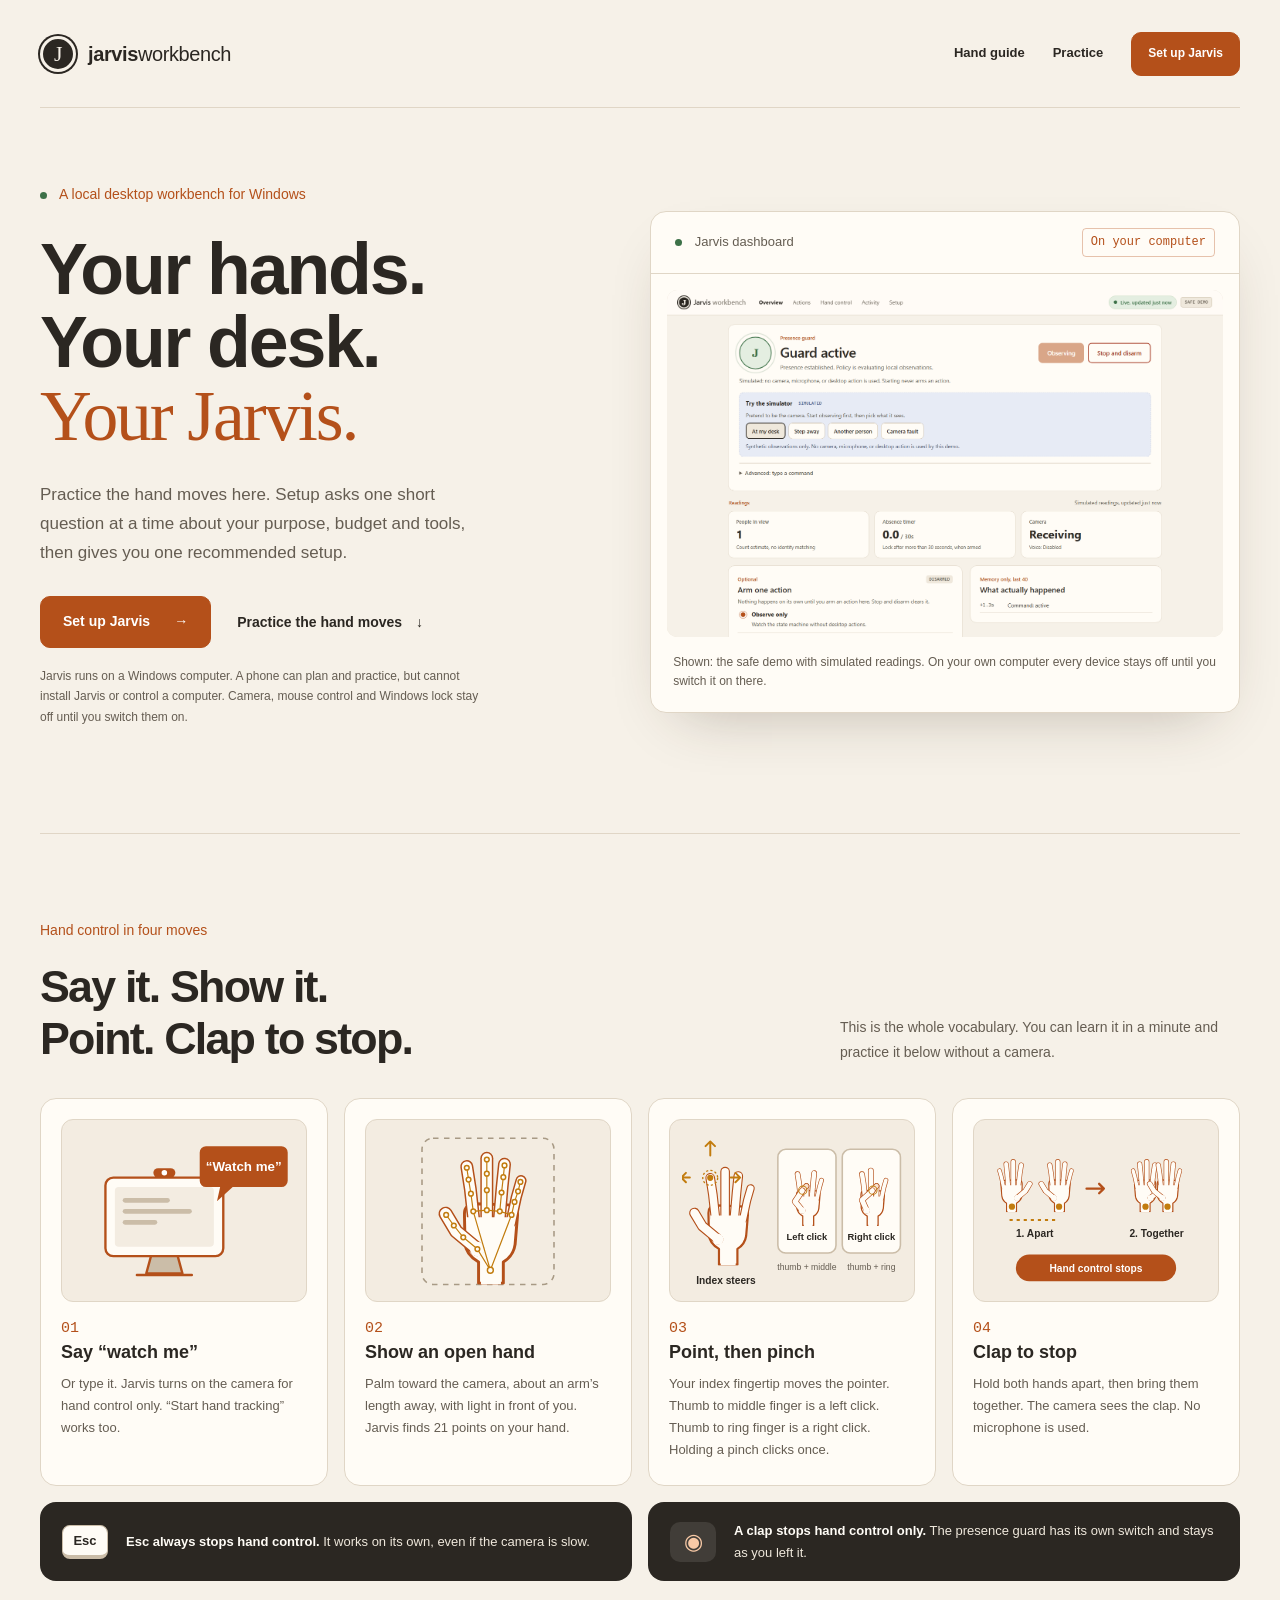
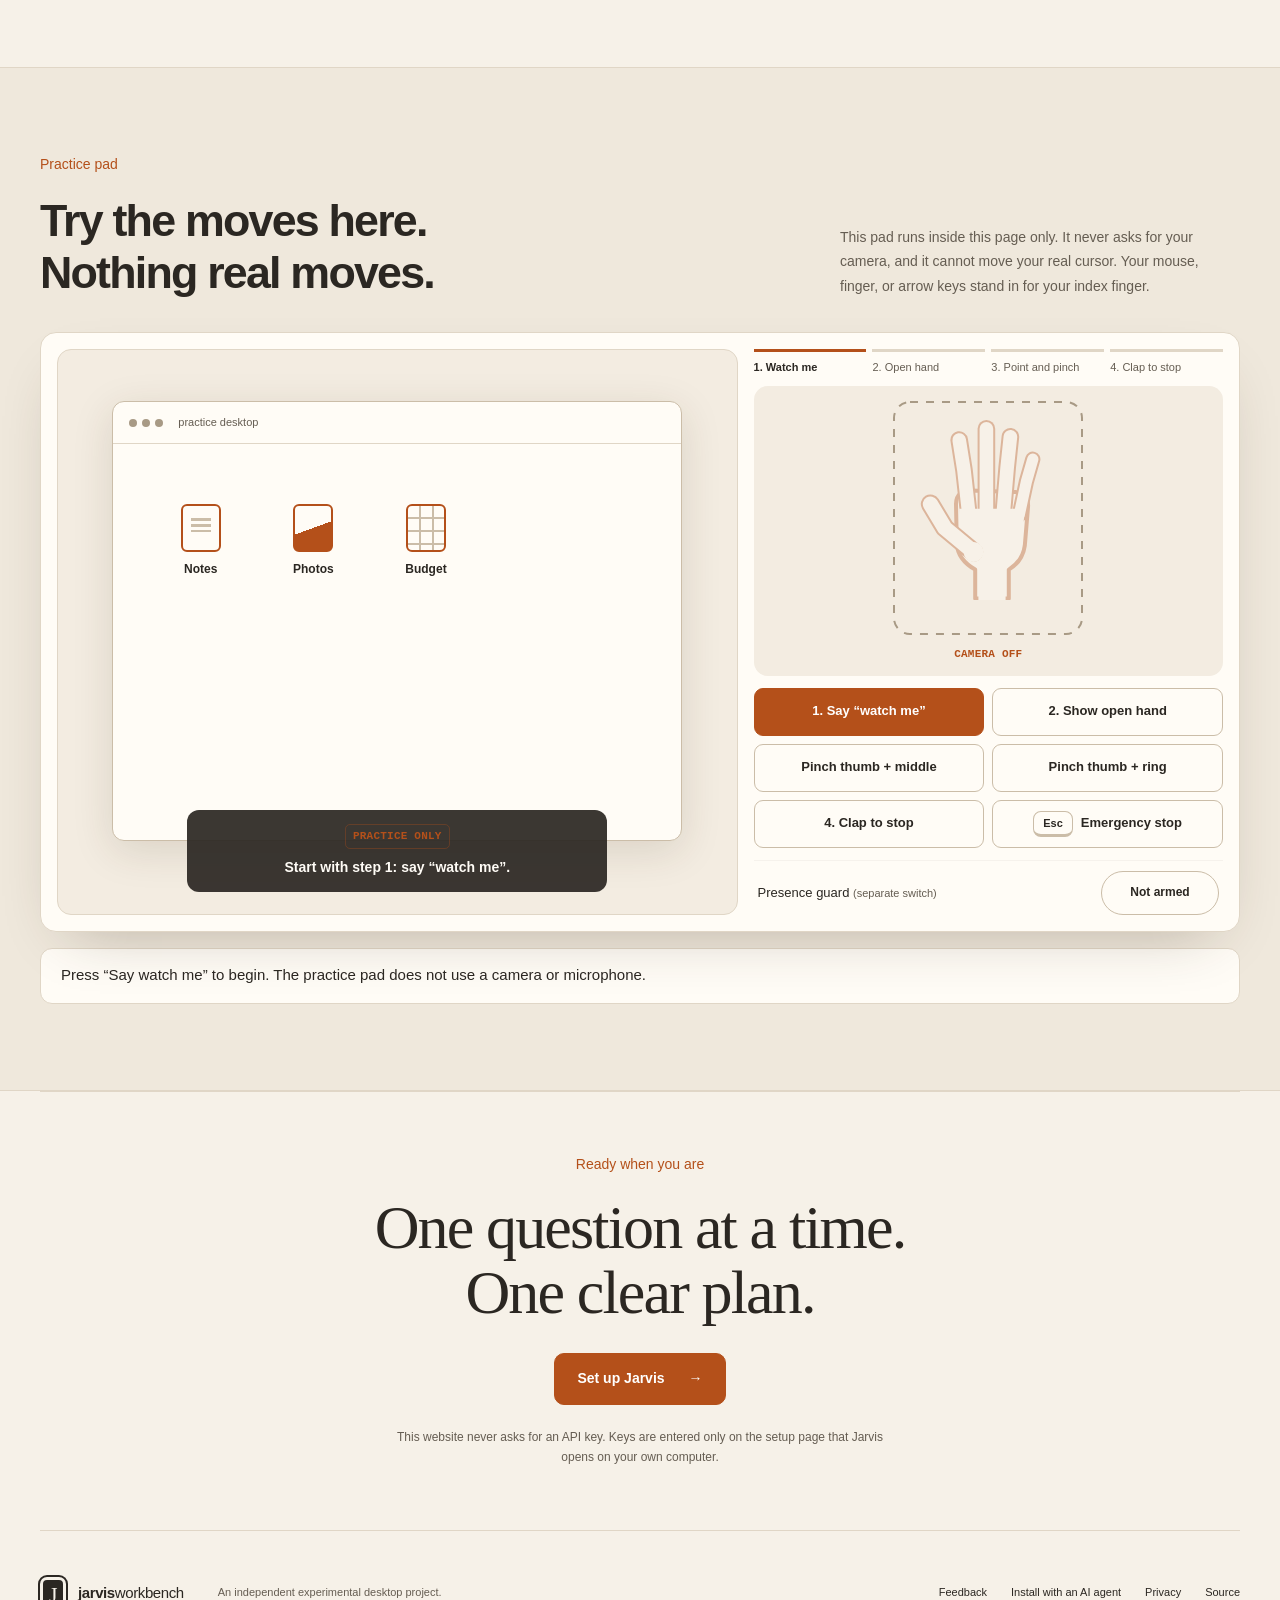
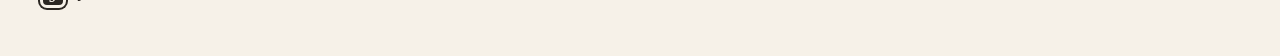
==== commit 9209287d: "Refine interface hierarchy with product-specific Unslop guidance" ====
--- a/website/index.html
+++ b/website/index.html
@@ -68,11 +68,11 @@
   <header class="nav wrap"><a class="brand" href="index.html" aria-label="Jarvis Workbench home"><span class="brand-mark">J</span><span>jarvis<span class="brand-light">workbench</span></span></a><nav aria-label="Main"><a href="#hands">Hand guide</a><a href="#practice">Practice</a><a class="button small primary" href="setup.html">Set up Jarvis</a></nav></header>
   <main id="main">
     <section class="hero wrap">
-      <div class="hero-copy"><div class="eyebrow"><span class="live-dot"></span> A LOCAL DESKTOP WORKBENCH FOR WINDOWS</div><h1>Your hands.<br>Your desk.<br><em>Your Jarvis.</em></h1><p class="lead">Practice the hand moves here. Setup asks one short question at a time about your purpose, budget and tools, then gives you one recommended setup.</p><div class="hero-actions"><a class="button primary" href="setup.html">Set up Jarvis <span aria-hidden="true">&rarr;</span></a><a class="text-link" href="#practice">Practice the hand moves <span aria-hidden="true">&darr;</span></a></div><p class="quiet">Jarvis runs on a Windows computer. A phone can plan and practice, but cannot install Jarvis or control a computer. Camera, mouse control and Windows lock stay off until you switch them on.</p></div>
-      <figure class="workbench shot" id="dashboard-shot"><div class="workbench-top"><span><span class="live-dot"></span> JARVIS / DASHBOARD</span><span class="chip">ON YOUR COMPUTER</span></div><div class="shot-frame"><img id="dashboard-img" src="dashboard-preview.png" width="1440" height="1000" alt="Screenshot of the Jarvis dashboard in its safe demo, with simulated readings and the Start observing and Stop controls." decoding="async"><div class="shot-missing" aria-hidden="true"><span class="brand-mark">J</span><span>Dashboard preview</span></div></div><figcaption>Shown: the safe demo with simulated readings. On your own computer every device stays off until you switch it on there.</figcaption></figure>
+      <div class="hero-copy"><div class="eyebrow"><span class="live-dot"></span> A local desktop workbench for Windows</div><h1>Your hands.<br>Your desk.<br><em>Your Jarvis.</em></h1><p class="lead">Practice the hand moves here. Setup asks one short question at a time about your purpose, budget and tools, then gives you one recommended setup.</p><div class="hero-actions"><a class="button primary" href="setup.html">Set up Jarvis <span aria-hidden="true">&rarr;</span></a><a class="text-link" href="#practice">Practice the hand moves <span aria-hidden="true">&darr;</span></a></div><p class="quiet">Jarvis runs on a Windows computer. A phone can plan and practice, but cannot install Jarvis or control a computer. Camera, mouse control and Windows lock stay off until you switch them on.</p></div>
+      <figure class="workbench shot" id="dashboard-shot"><div class="workbench-top"><span><span class="live-dot"></span> Jarvis dashboard</span><span class="chip">On your computer</span></div><div class="shot-frame"><img id="dashboard-img" src="dashboard-preview.png" width="1440" height="1000" alt="Screenshot of the Jarvis dashboard in its safe demo, with simulated readings and the Start observing and Stop controls." decoding="async"><div class="shot-missing" aria-hidden="true"><span class="brand-mark">J</span><span>Dashboard preview</span></div></div><figcaption>Shown: the safe demo with simulated readings. On your own computer every device stays off until you switch it on there.</figcaption></figure>
     </section>
     <section class="hands section wrap" id="hands" aria-labelledby="hands-title">
-      <div class="section-heading"><div><p class="eyebrow">HAND CONTROL IN FOUR MOVES</p><h2 id="hands-title">Say it. Show it.<br>Point. Clap to stop.</h2></div><p class="heading-note">This is the whole vocabulary. You can learn it in a minute and practice it below without a camera.</p></div>
+      <div class="section-heading"><div><p class="eyebrow">Hand control in four moves</p><h2 id="hands-title">Say it. Show it.<br>Point. Clap to stop.</h2></div><p class="heading-note">This is the whole vocabulary. You can learn it in a minute and practice it below without a camera.</p></div>
       <ol class="gesture-steps">
         <li class="gesture-card">
           <figure>
@@ -133,7 +133,7 @@
 
     <section class="practice section" id="practice" aria-labelledby="practice-title">
       <div class="wrap">
-        <div class="section-heading"><div><p class="eyebrow">PRACTICE PAD</p><h2 id="practice-title">Try the moves here.<br>Nothing real moves.</h2></div><p class="heading-note">This pad runs inside this page only. It never asks for your camera, and it cannot move your real cursor. Your mouse, finger, or arrow keys stand in for your index finger.</p></div>
+        <div class="section-heading"><div><p class="eyebrow">Practice pad</p><h2 id="practice-title">Try the moves here.<br>Nothing real moves.</h2></div><p class="heading-note">This pad runs inside this page only. It never asks for your camera, and it cannot move your real cursor. Your mouse, finger, or arrow keys stand in for your index finger.</p></div>
         <div class="pad">
           <div class="pad-stage" id="pad-stage" tabindex="0" aria-label="Practice area. After the open hand step, drag inside here or use the arrow keys to steer the practice pointer." aria-describedby="pad-status">
             <div class="pad-window" aria-hidden="true">
@@ -170,6 +170,6 @@
         <p class="pad-status" id="pad-status" role="status" aria-live="polite">Press “Say watch me” to begin. The practice pad does not use a camera or microphone.</p>
       </div>
     </section>
-    <section class="final-cta wrap"><p class="eyebrow">READY WHEN YOU ARE</p><h2>One question at a time.<br>One clear plan.</h2><a class="button primary" href="setup.html">Set up Jarvis <span aria-hidden="true">&rarr;</span></a><p class="quiet center">This website never asks for an API key. Keys are entered only on the setup page that Jarvis opens on your own computer.</p></section>
+    <section class="final-cta wrap"><p class="eyebrow">Ready when you are</p><h2>One question at a time.<br>One clear plan.</h2><a class="button primary" href="setup.html">Set up Jarvis <span aria-hidden="true">&rarr;</span></a><p class="quiet center">This website never asks for an API key. Keys are entered only on the setup page that Jarvis opens on your own computer.</p></section>
   </main><footer class="wrap"><a class="brand" href="index.html"><span class="brand-mark">J</span><span>jarvis<span class="brand-light">workbench</span></span></a><p>An independent experimental desktop project.</p><div><a href="https://github.com/Jgolding1998/Jgolding1998/issues/new?template=feedback.yml" target="_blank" rel="noopener noreferrer">Feedback</a><a href="https://github.com/Jgolding1998/jarvis-workbench/blob/main/docs/INSTALL_WITH_AGENT.md" target="_blank" rel="noopener noreferrer">Install with an AI agent</a><a href="privacy.html">Privacy</a><a href="https://github.com/Jgolding1998/jarvis-workbench" target="_blank" rel="noopener noreferrer">Source</a></div></footer>
 </body></html>
--- a/website/site.css
+++ b/website/site.css
@@ -15,7 +15,7 @@
 .skip{position:absolute;left:20px;top:12px;transform:translateY(-200%);background:#fffcf6;border:2px solid #b4501a;border-radius:8px;padding:12px 18px;z-index:100}
 .skip:focus{transform:none}
 .nav{height:108px;display:flex;align-items:center;justify-content:space-between;gap:24px;border-bottom:1px solid var(--line)}
-.brand{display:inline-flex;align-items:center;gap:12px;font-size:20px;font-weight:760;letter-spacing:-.6px;white-space:nowrap}
+.brand{display:inline-flex;align-items:center;gap:12px;font-size:20px;font-weight:600;letter-spacing:-.4px;white-space:nowrap}
 .brand:hover{text-decoration:none}
 .brand-light{font-weight:400}
 .brand-mark{display:grid;place-items:center;width:36px;height:42px;background:var(--ink);color:var(--mint);border-radius:10px;font-family:Georgia,serif;font-size:28px;font-weight:500}
@@ -28,7 +28,7 @@
 .button.primary:hover{background:var(--green)}
 .text-link{display:inline-flex;gap:14px;align-items:center;min-height:44px;font-size:14px;font-weight:600}
 .quiet{font-size:12px;color:var(--muted);max-width:440px;line-height:1.7}
-.eyebrow{font-size:10px;font-weight:700;letter-spacing:2px;line-height:1.5;margin:0 0 20px}
+.eyebrow{font-size:14px;font-weight:500;line-height:1.5;margin:0 0 20px}
 .live-dot{display:inline-block;width:7px;height:7px;border-radius:50%;background:#b4501a;margin-right:9px;vertical-align:middle}
 .hero{display:grid;grid-template-columns:1fr 1.08fr;gap:64px;padding-block:76px 94px;align-items:center}
 .hero h1{font-size:clamp(52px,5.6vw,82px);line-height:1.02;letter-spacing:-5px;font-weight:600;margin:28px 0 28px}
@@ -39,8 +39,8 @@
 
 /* Dashboard screenshot frame */
 .workbench{background:var(--ink);border-radius:var(--radius);color:#2b2722;box-shadow:0 24px 70px #3a2a1a44;overflow:hidden;border:1px solid #e0d6c6}
-.workbench-top{display:flex;align-items:center;justify-content:space-between;gap:12px;font-size:10px;letter-spacing:1.4px;color:#655d52;padding:16px 22px;border-bottom:1px solid #2b27220b}
-.chip{font-size:9px;border:1px solid #b4501a55;border-radius:5px;color:var(--mint);padding:4px 7px}
+.workbench-top{display:flex;align-items:center;justify-content:space-between;gap:12px;font-size:13px;color:#655d52;padding:16px 24px;border-bottom:1px solid #2b27220b}
+.chip{font-size:12px;border:1px solid #b4501a55;border-radius:4px;color:var(--mint);padding:4px 8px}
 .shot{margin:0;transform:rotate(1.2deg)}
 .shot-frame{position:relative;aspect-ratio:16/10;margin:16px 16px 0;border-radius:10px;overflow:hidden;background:#f3ece1}
 .shot-frame img{display:block;width:100%;height:100%;object-fit:cover;object-position:top left;position:relative;z-index:1}
@@ -62,7 +62,7 @@
 .gesture-card figure{margin:0 0 18px;background:#efe8dc;border-radius:12px;padding:12px}
 .gesture-card svg{display:block;width:100%;height:auto}
 .step-no{font:italic 22px Georgia,serif;color:#b4501a}
-.gesture-card h3{font-size:18px;line-height:1.3;letter-spacing:-.3px;margin:4px 0 8px;font-weight:620}
+.gesture-card h3{font-size:18px;line-height:1.3;margin:4px 0 8px;font-weight:600}
 .gesture-card p{font-size:13px;line-height:1.7;color:var(--muted);margin:0}
 .stop-strip{display:grid;grid-template-columns:1fr 1fr;gap:16px;margin-top:16px}
 .stop-strip>div{display:flex;align-items:center;gap:18px;padding:18px 22px;border-radius:14px;background:var(--green);color:#fff}
@@ -100,7 +100,7 @@
 .pad-overlay{position:absolute;z-index:5;left:50%;bottom:22px;transform:translateX(-50%);width:min(92%,420px);display:grid;justify-items:center;gap:8px;text-align:center;padding:14px 18px;border-radius:12px;background:#2b2722eb;color:#fffcf6;font-size:14px;line-height:1.5;transition:opacity .2s}
 .pad-overlay strong{font-weight:600}
 .pad-stage.tracking .pad-overlay{opacity:0}
-.chip-light{font-size:9px;letter-spacing:1.4px;font-weight:700;color:var(--mint);border:1px solid #b4501a55;border-radius:5px;padding:3px 7px}
+.chip-light{font-size:11px;letter-spacing:.02em;font-weight:600;color:var(--mint);border:1px solid #b4501a55;border-radius:5px;padding:3px 7px}
 .pad-side{display:flex;flex-direction:column;gap:12px;color:#2b2722}
 .pad-progress{list-style:none;margin:0;padding:0;display:grid;grid-template-columns:repeat(4,1fr);gap:6px;counter-reset:pad}
 .pad-progress li{counter-increment:pad;font-size:11px;line-height:1.3;color:#a89a85;border-top:3px solid #2b272213;padding-top:8px}
@@ -109,7 +109,7 @@
 .pad-progress li[aria-current]{color:#2b2722;border-color:var(--mint);font-weight:700}
 .pad-hand{display:grid;justify-items:center;gap:8px;background:#efe8dc;border-radius:14px;padding:12px}
 .pad-hand svg{width:100%;max-width:200px;height:auto;display:block}
-.pad-hand-label{font-size:10px;letter-spacing:1.2px;font-weight:700;color:var(--mint);text-align:center;text-transform:uppercase}
+.pad-hand-label{font-size:11px;letter-spacing:.02em;font-weight:600;color:var(--mint);text-align:center;text-transform:uppercase}
 .pad-one,.pad-clap{transition:opacity .2s}
 .pad-hand .pad-one{opacity:.35}
 .pad-hand[data-mode="tracking"] .pad-one,.pad-hand[data-mode="looking"] .pad-one{opacity:1}
@@ -136,7 +136,7 @@
 .final-cta{border-top:1px solid var(--line);border-bottom:1px solid var(--line);padding:62px 0;text-align:center}
 .final-cta .eyebrow{margin-bottom:20px}
 .final-cta .quiet.center{margin:22px auto 0;text-align:center;max-width:520px}
-.final-cta h2{font:italic 62px/1.05 Georgia,serif;font-weight:400;letter-spacing:-2px;margin:0 0 28px}
+.final-cta h2{font:62px/1.05 Georgia,serif;font-weight:400;letter-spacing:-.03em;margin:0 0 28px}
 footer{display:flex;align-items:center;gap:34px;padding-block:40px}
 footer .brand{font-size:15px;min-height:44px}
 footer .brand-mark{width:26px;height:31px;font-size:22px;border-radius:7px}
@@ -151,7 +151,7 @@
 @media(min-width:1500px){.hero{padding-block:100px 115px}}
 @media(max-width:1180px){.gesture-steps{grid-template-columns:repeat(2,1fr)}}
 @media(max-width:1050px){.wrap{width:calc(100% - 48px)}.nav nav{gap:18px}.hero{gap:40px}.hero h1{letter-spacing:-3px;font-size:65px}.hero-actions{flex-wrap:wrap;gap:10px 20px}.pad{grid-template-columns:minmax(0,170px) 1fr;grid-template-areas:"progress progress" "stage stage" "hand guard" "buttons buttons"}.pad-side{display:contents}.pad-progress{grid-area:progress}.pad-stage{grid-area:stage;min-height:380px}.pad-hand{grid-area:hand}.pad-buttons{grid-area:buttons}.pad-guard{grid-area:guard;flex-direction:column;align-items:flex-start;justify-content:center;border-top:0;padding:0 4px}}
-@media(max-width:760px){.wrap{width:calc(100% - 40px)}.nav{height:82px}.nav .brand{font-size:17px}.nav .brand-mark{width:29px;height:35px;font-size:25px}.nav nav>a:not(.button){display:none}.button.small{padding:10px 12px;font-size:12px;gap:12px}.hero{grid-template-columns:1fr;padding-block:48px 60px;gap:36px}.hero h1{font-size:62px;letter-spacing:-3.5px;line-height:1.04;margin-block:22px}.hero .eyebrow{font-size:9px;letter-spacing:1.5px}.lead{font-size:15px;max-width:520px}.hero-actions{flex-wrap:wrap;gap:12px 22px}.hero-actions .button{font-size:13px;gap:20px;padding:12px 16px}.hero-actions .text-link{font-size:13px}.quiet{font-size:12px;max-width:340px}.shot{transform:none}.shot-frame{margin:12px 12px 0}.workbench-top{padding:14px 16px;font-size:9px}.shot figcaption{padding:14px 16px 18px}.section{padding-block:56px}.section h2{font-size:34px;letter-spacing:-1.5px}.section-heading{display:block}.section-heading .text-link,.section-heading .button,.heading-note{margin-top:16px}.gesture-steps{grid-template-columns:1fr}.stop-strip{grid-template-columns:1fr}.stop-strip>div{padding:16px 18px}.pad{padding:10px;gap:10px;border-radius:16px;grid-template-columns:minmax(0,130px) 1fr}.pad-hand{padding:8px}.pad-hand-label{font-size:9px;letter-spacing:.8px}.pad-stage{min-height:300px}.pad-targets{padding:6% 5%;gap:4%}.pad-target{width:72px;padding:8px 4px;font-size:11px}.t-icon{width:32px;height:40px}.pad-overlay{font-size:13px;bottom:12px;padding:10px 12px}.pad-progress li{font-size:10px}.pad-buttons button{font-size:12px;padding:8px 6px}.pad-status{font-size:14px;padding:12px 14px}.final-cta{padding-block:46px}.final-cta h2{font-size:52px}.final-cta .button{font-size:13px}footer{display:grid;grid-template-columns:1fr;gap:12px;padding-block:30px}footer>div{margin-left:0;font-size:12px;gap:25px}footer p{font-size:11px}.privacy{padding-block:45px}.privacy h1{font-size:43px}.privacy p{font-size:13px}}
+@media(max-width:760px){.wrap{width:calc(100% - 40px)}.nav{height:82px}.nav .brand{font-size:17px}.nav .brand-mark{width:29px;height:35px;font-size:25px}.nav nav>a:not(.button){display:none}.button.small{padding:10px 12px;font-size:12px;gap:12px}.hero{grid-template-columns:1fr;padding-block:48px 60px;gap:36px}.hero h1{font-size:62px;letter-spacing:-3.5px;line-height:1.04;margin-block:22px}.hero .eyebrow{font-size:13px}.lead{font-size:15px;max-width:520px}.hero-actions{flex-wrap:wrap;gap:12px 22px}.hero-actions .button{font-size:13px;gap:20px;padding:12px 16px}.hero-actions .text-link{font-size:13px}.quiet{font-size:12px;max-width:340px}.shot{transform:none}.shot-frame{margin:12px 12px 0}.workbench-top{padding:12px 16px;font-size:12px}.shot figcaption{padding:14px 16px 18px}.section{padding-block:56px}.section h2{font-size:34px;letter-spacing:-1.5px}.section-heading{display:block}.section-heading .text-link,.section-heading .button,.heading-note{margin-top:16px}.gesture-steps{grid-template-columns:1fr}.stop-strip{grid-template-columns:1fr}.stop-strip>div{padding:16px 18px}.pad{padding:10px;gap:10px;border-radius:16px;grid-template-columns:minmax(0,130px) 1fr}.pad-hand{padding:8px}.pad-hand-label{font-size:11px;letter-spacing:.02em}.pad-stage{min-height:300px}.pad-targets{padding:6% 5%;gap:4%}.pad-target{width:72px;padding:8px 4px;font-size:11px}.t-icon{width:32px;height:40px}.pad-overlay{font-size:13px;bottom:12px;padding:10px 12px}.pad-progress li{font-size:11px}.pad-buttons button{font-size:12px;padding:8px 6px}.pad-status{font-size:14px;padding:12px 14px}.final-cta{padding-block:46px}.final-cta h2{font-size:52px}.final-cta .button{font-size:13px}footer{display:grid;grid-template-columns:1fr;gap:12px;padding-block:30px}footer>div{margin-left:0;font-size:12px;gap:25px}footer p{font-size:11px}.privacy{padding-block:45px}.privacy h1{font-size:43px}.privacy p{font-size:13px}}
 @media(prefers-reduced-motion:reduce){html{scroll-behavior:auto}*{transition:none!important;animation:none!important}}
 
 /* Warm skin, shared with the local dashboard (web/style.css) and setup (web/setup.css):
@@ -163,9 +163,11 @@
 .button:hover{background:#efe8dc}
 .button.primary{background:var(--green);border-color:var(--green);color:var(--on-accent)}
 .button.primary:hover{background:#963f12}
-.hero h1{letter-spacing:-3px}
-.hero h1 em{color:var(--green)}
-.eyebrow,.chip,.chip-light,.pad-hand-label,.step-no{font-family:var(--mono)}
+.hero h1{letter-spacing:-.03em}
+/* The accent line stays in the display serif, upright: colour carries it, not italic. */
+.hero h1 em{color:var(--green);font-style:normal}
+.final-cta h2{font-style:normal}
+.chip,.chip-light,.pad-hand-label,.step-no{font-family:var(--mono)}
 .eyebrow{color:var(--green)}
 .live-dot{background:#3d7148}
 .workbench,.pad{background:var(--deep);border:1px solid var(--line);box-shadow:0 24px 60px -30px #3a2a1a55}
